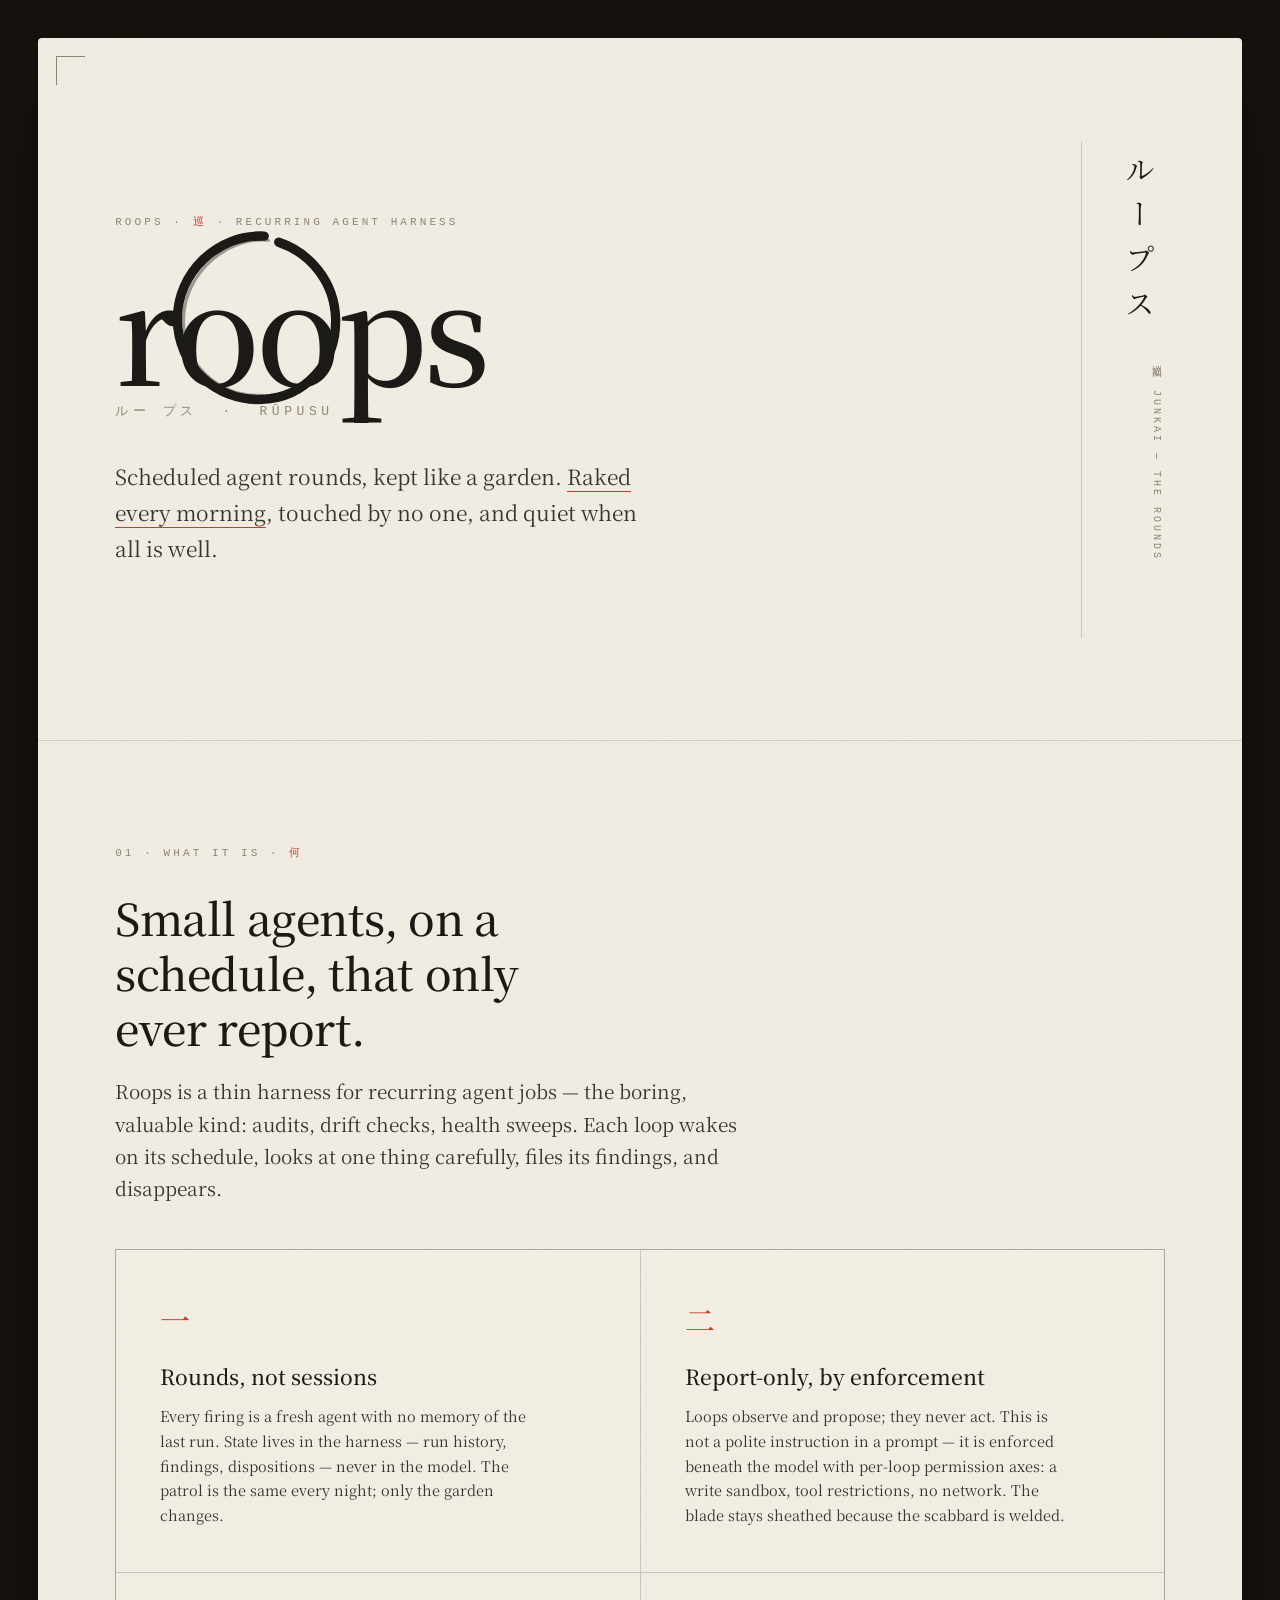
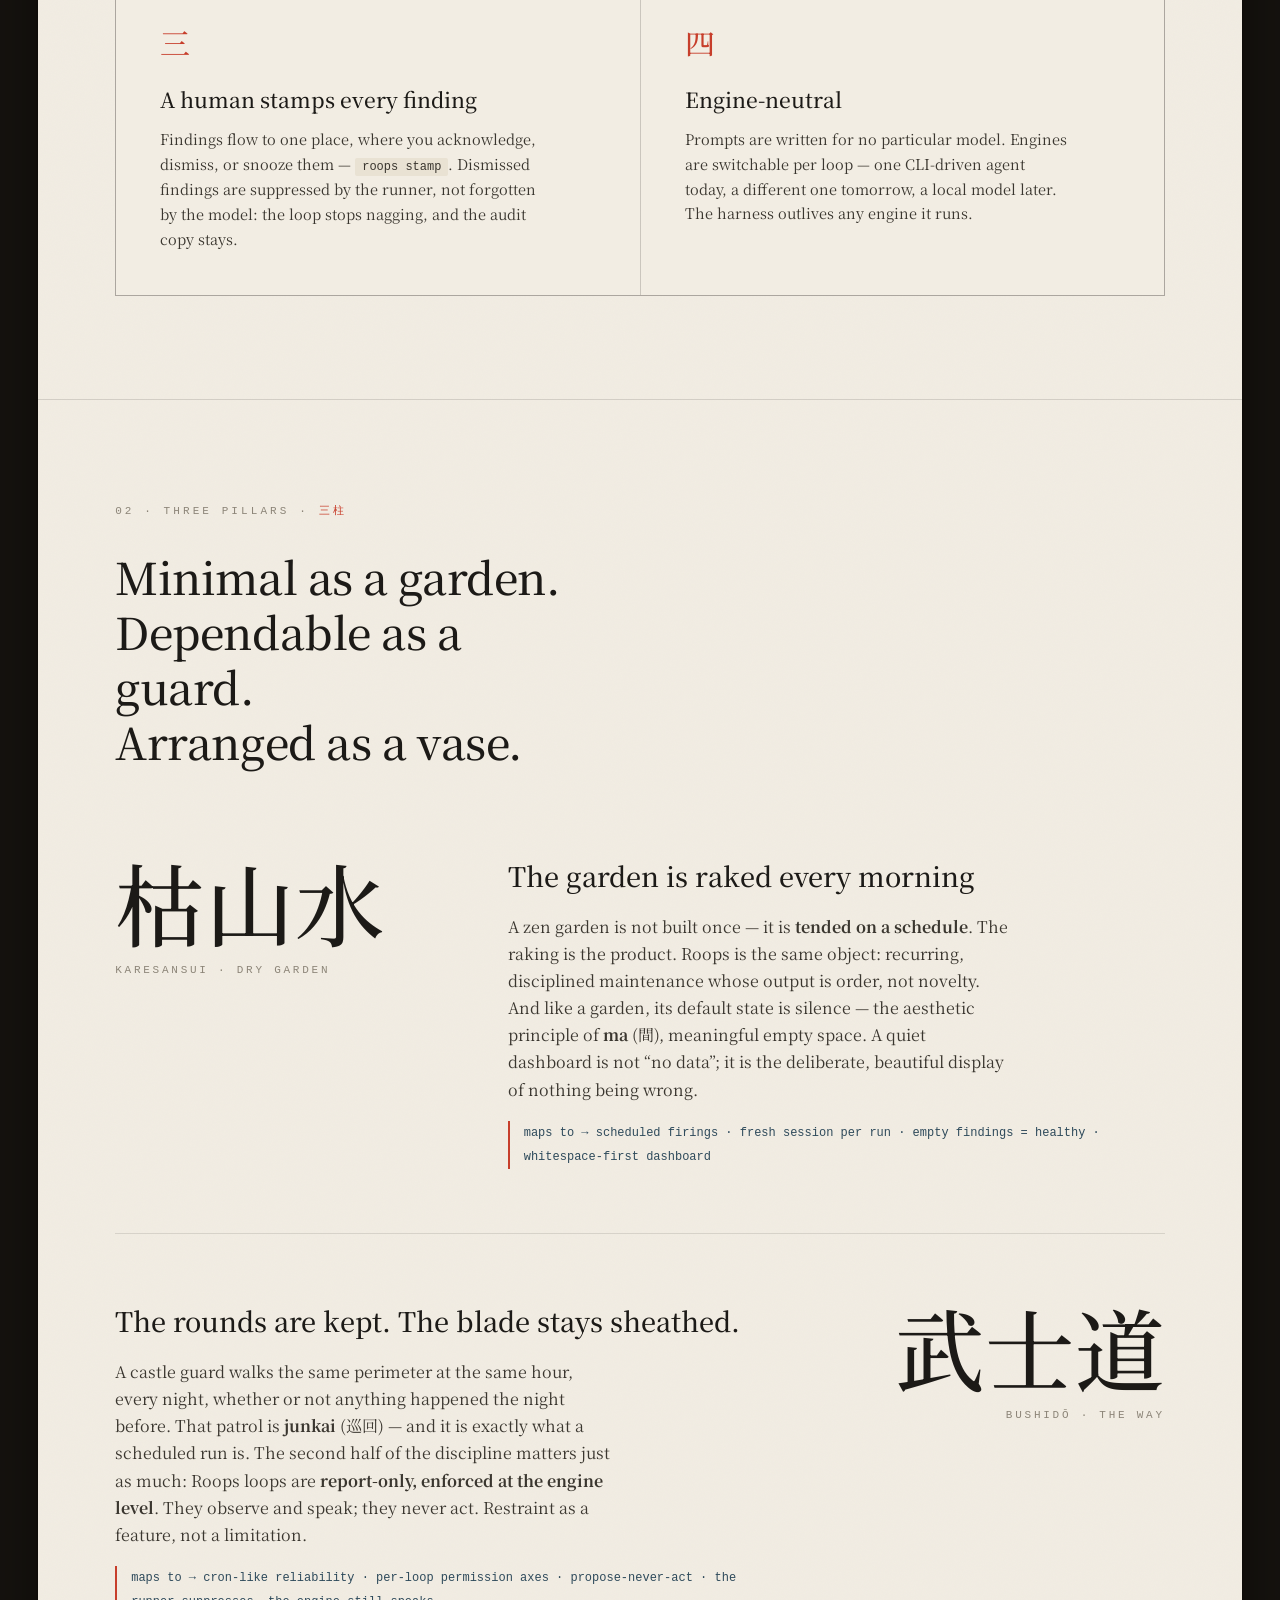
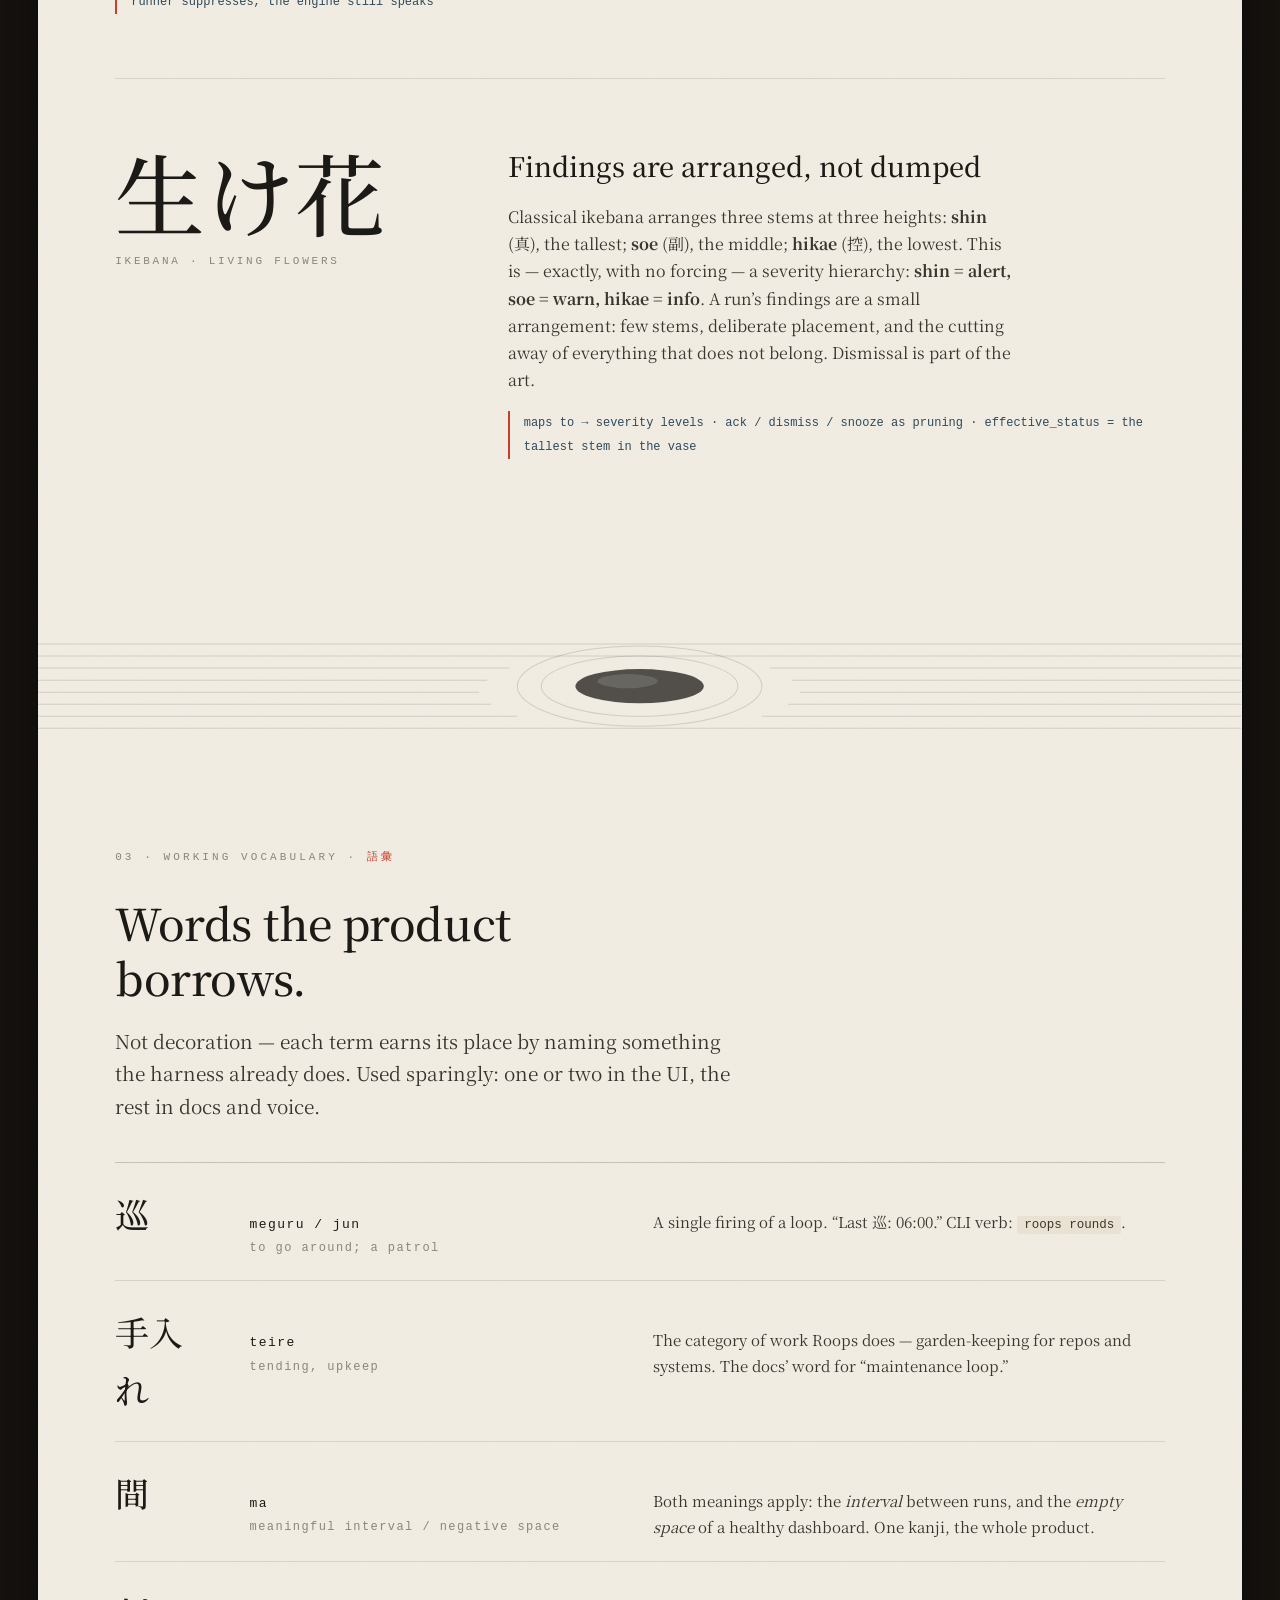
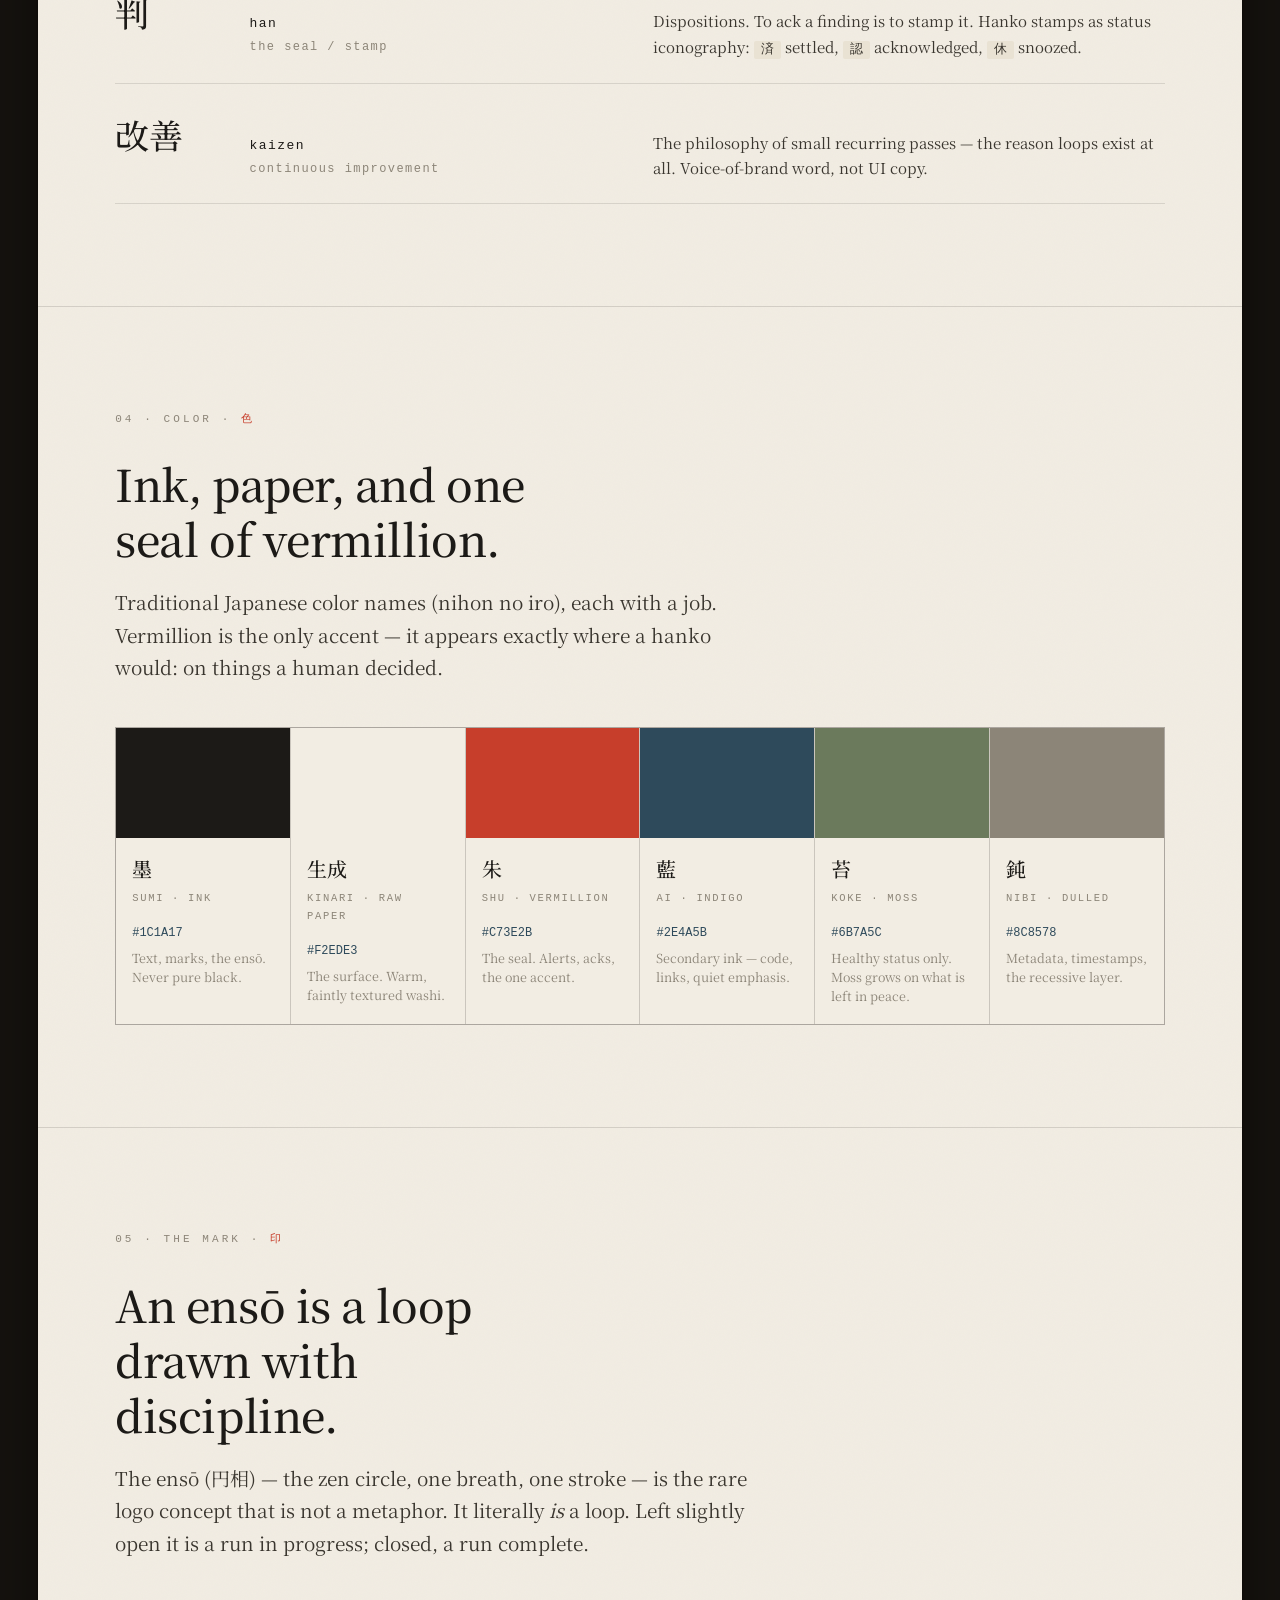
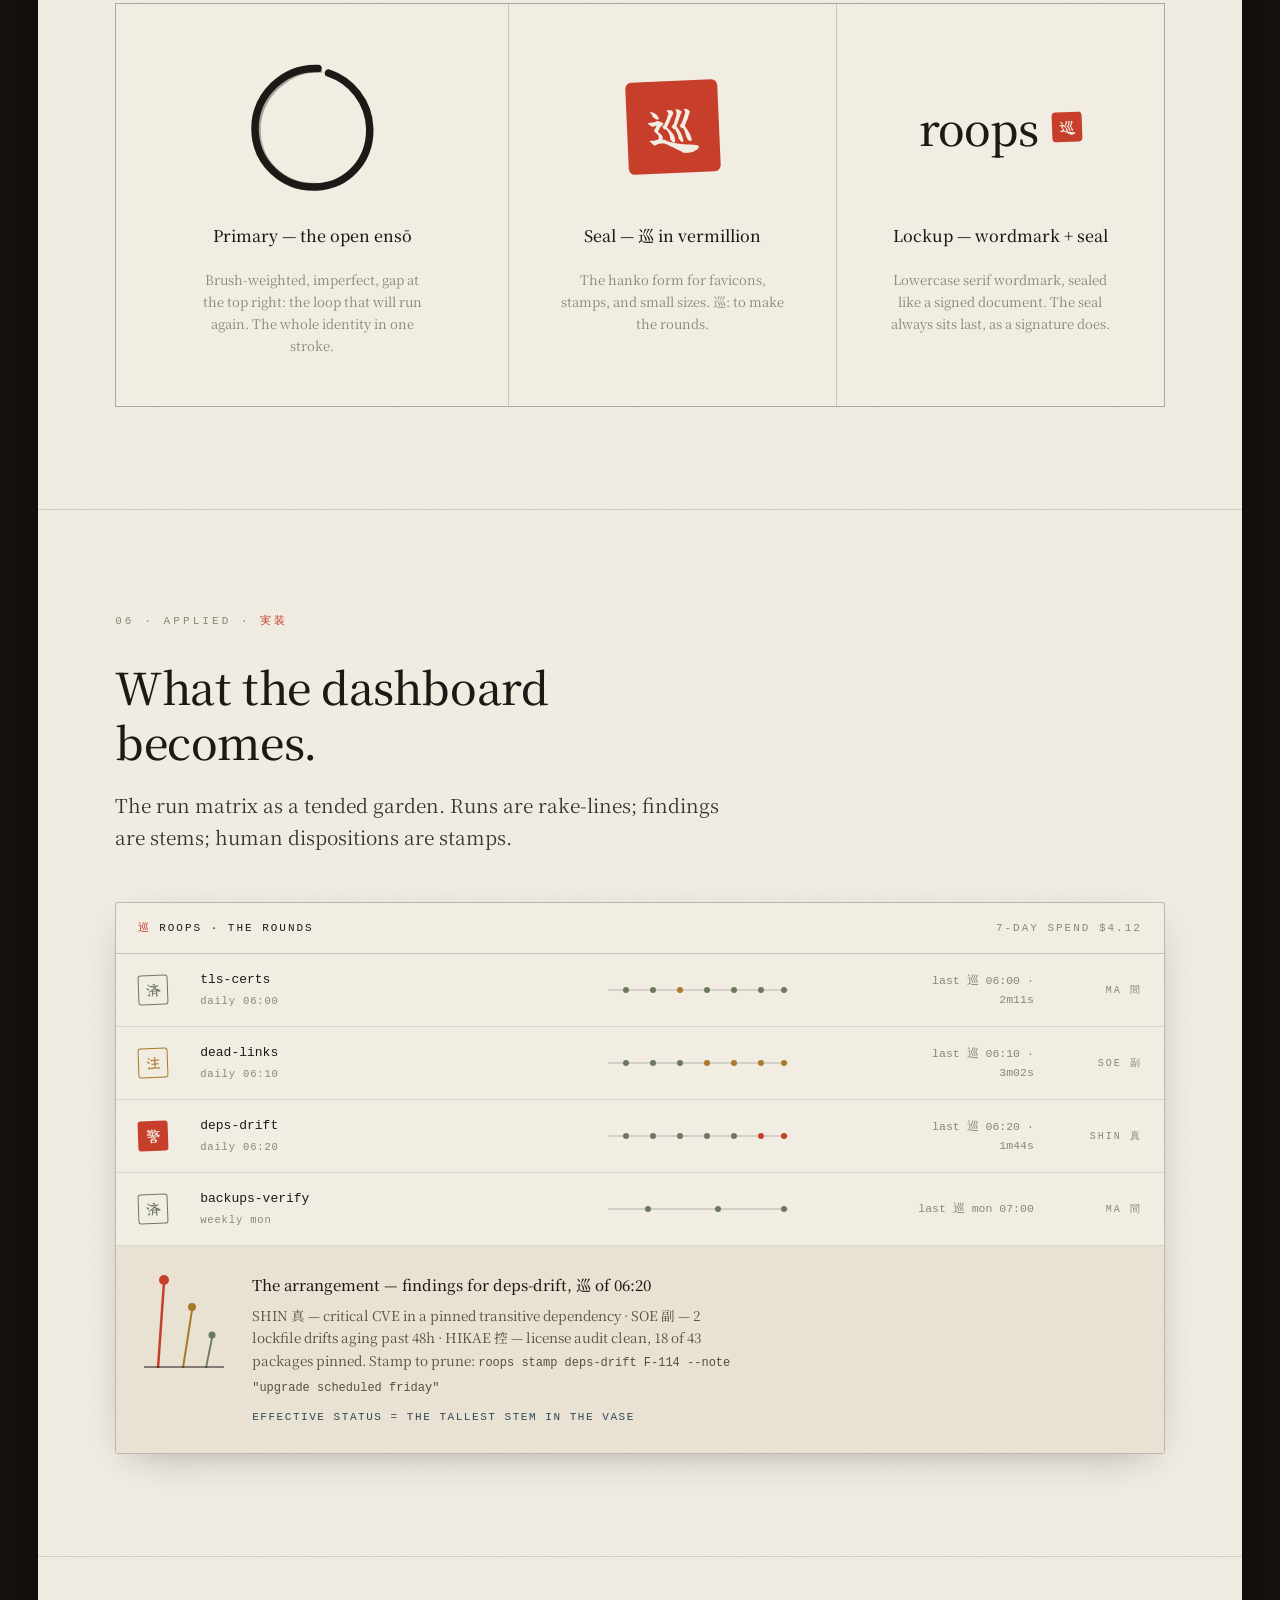
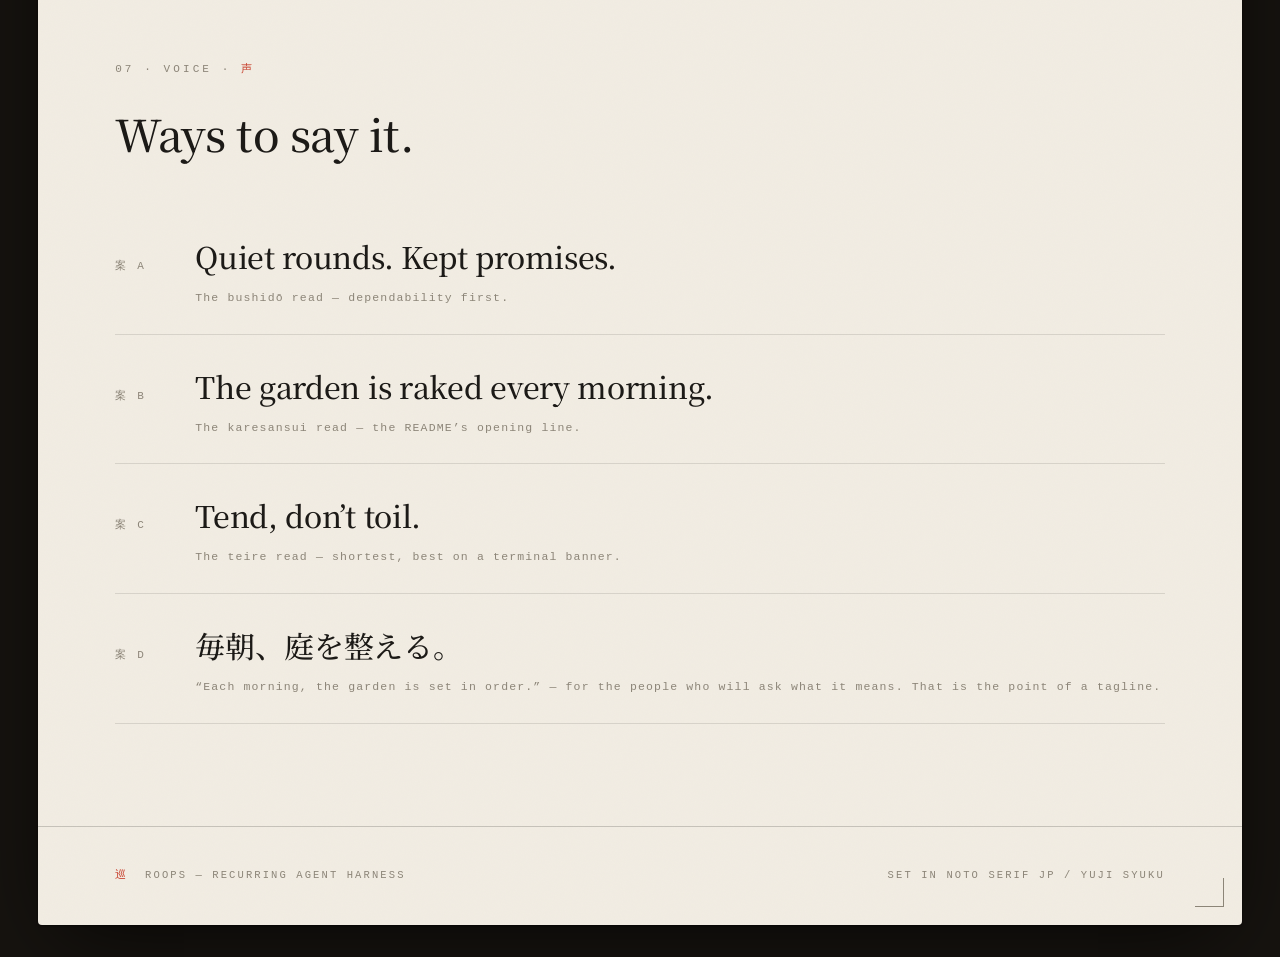
==== index.html @ 456975dd "Roops explainer site — washi/sumi design system, single static page Co-Authored-By: Claude Fable 5 <" ====
<!doctype html>
<html lang="en">
<head>
<meta charset="utf-8">
<meta name="viewport" content="width=device-width, initial-scale=1">
<title>Roops — ループス · Scheduled agent rounds</title>
<meta name="description" content="Roops is a thin harness for recurring, report-only agent jobs. Scheduled rounds, kept like a garden: raked every morning, touched by no one, quiet when all is well.">
<meta property="og:title" content="Roops — ループス">
<meta property="og:description" content="Scheduled agent rounds, kept like a garden. Report-only by enforcement, quiet when all is well.">
<meta property="og:type" content="website">
<link rel="icon" href="data:image/svg+xml,%3Csvg xmlns='http://www.w3.org/2000/svg' viewBox='0 0 100 100'%3E%3Crect width='100' height='100' rx='14' fill='%23C73E2B'/%3E%3Ctext x='50' y='72' font-size='62' text-anchor='middle' fill='%23F2EDE3' font-family='serif'%3E%E5%B7%A1%3C/text%3E%3C/svg%3E">
<style>
  @import url('https://fonts.googleapis.com/css2?family=Noto+Serif+JP:wght@400;500;600&family=Yuji+Syuku&display=swap');
  :root {
    --sumi: #1C1A17;        /* 墨 ink */
    --sumi-deep: #16130F;   /* outer shell */
    --washi: #F2EDE3;       /* 生成 kinari paper */
    --washi-shade: #E9E2D3; /* layered paper */
    --shu: #C73E2B;         /* 朱 vermillion — the ONLY accent */
    --ai: #2E4A5B;          /* 藍 indigo — ink-adjacent, for quiet secondary text */
    --nibi: #8C8578;        /* 鈍 dull grey-brown, metadata */
    --koke: #6B7A5C;        /* 苔 moss — ok status only */
    --ochre: #A87A2A;       /* 黄土 warn status only */
    --serif: "Hiragino Mincho ProN", "Yu Mincho", "Noto Serif JP", Georgia, serif;
    --seal: "Yuji Syuku", "Hiragino Mincho ProN", "Yu Mincho", "Noto Serif JP", serif;
    --mono: ui-monospace, "SF Mono", "Cascadia Code", Menlo, monospace;
  }
  * { margin: 0; padding: 0; box-sizing: border-box; }
  html { scroll-behavior: smooth; }
  body {
    background: var(--sumi-deep);
    color: var(--sumi);
    font-family: var(--serif);
    line-height: 1.7;
    padding: clamp(12px, 3vw, 48px);
  }

  /* ---------- washi sheet ---------- */
  .sheet {
    position: relative;
    max-width: 1240px;
    margin: 0 auto;
    background:
      url("data:image/svg+xml,%3Csvg xmlns='http://www.w3.org/2000/svg' width='240' height='240'%3E%3Cfilter id='p'%3E%3CfeTurbulence type='fractalNoise' baseFrequency='0.9' numOctaves='2'/%3E%3CfeColorMatrix values='0 0 0 0 0.55 0 0 0 0 0.5 0 0 0 0 0.42 0 0 0 0.05 0'/%3E%3C/filter%3E%3Crect width='240' height='240' filter='url(%23p)'/%3E%3C/svg%3E"),
      var(--washi);
    border-radius: 4px;
    box-shadow: 0 1px 2px rgba(0,0,0,.5), 0 24px 80px -24px rgba(0,0,0,.8);
    overflow: hidden;
  }
  .sheet::before, .sheet::after {
    content: ""; position: absolute; width: 28px; height: 28px; pointer-events: none;
  }
  .sheet::before { top: 18px; left: 18px; border-top: 1px solid var(--nibi); border-left: 1px solid var(--nibi); }
  .sheet::after { bottom: 18px; right: 18px; border-bottom: 1px solid var(--nibi); border-right: 1px solid var(--nibi); }

  section { padding: clamp(48px, 8vw, 120px) clamp(24px, 6vw, 96px); }
  section + section { border-top: 1px solid rgba(28,26,23,.14); }

  .kicker {
    font-family: var(--mono); font-size: 11px; letter-spacing: .28em;
    text-transform: uppercase; color: var(--nibi); display: block; margin-bottom: 28px;
  }
  .kicker b { color: var(--shu); font-weight: 400; }

  h2 {
    font-weight: 500; font-size: clamp(28px, 4vw, 44px);
    letter-spacing: -.01em; line-height: 1.25; max-width: 18ch; margin-bottom: 20px;
  }
  p.lede { font-size: clamp(16px, 1.6vw, 19px); max-width: 58ch; color: #3A362F; }
  p.quiet { color: var(--nibi); font-size: 15px; max-width: 58ch; }

  /* ---------- hero ---------- */
  .hero {
    display: grid; grid-template-columns: 1fr auto; gap: 24px;
    align-items: center; min-height: min(78vh, 780px); position: relative;
  }
  .hero-type { padding-right: 4vw; }
  .wordmark {
    font-size: clamp(64px, 11vw, 148px); font-weight: 500;
    letter-spacing: -.03em; line-height: .95; margin: 24px 0 8px;
  }
  .wordmark .oo { position: relative; white-space: nowrap; }
  .wordmark .oo svg {
    position: absolute; left: 50%; top: 50%;
    width: 128%; height: auto; transform: translate(-50%, -54%);
    pointer-events: none;
  }
  .romaji { font-family: var(--mono); font-size: 13px; letter-spacing: .35em; color: var(--nibi); margin-bottom: 36px; }
  .hero-tag { font-size: clamp(17px, 1.8vw, 21px); max-width: 44ch; color: #3A362F; }
  .hero-tag em { font-style: normal; border-bottom: 1px solid var(--shu); }

  .vertical-rail {
    writing-mode: vertical-rl; text-orientation: upright;
    font-size: clamp(20px, 2.4vw, 30px); letter-spacing: .5em;
    color: var(--sumi); opacity: .82; padding: 12px 0;
    border-left: 1px solid rgba(28,26,23,.18); padding-left: clamp(16px, 2.5vw, 36px);
    align-self: stretch; display: flex; align-items: flex-start;
  }
  .vertical-rail small {
    font-family: var(--mono); font-size: 10px; letter-spacing: .3em;
    color: var(--nibi); margin-top: 24px; text-orientation: mixed;
  }

  .enso-path {
    fill: none; stroke: var(--sumi); stroke-linecap: round;
    stroke-dasharray: 1000; stroke-dashoffset: 1000;
    animation: draw 2.2s cubic-bezier(0.65, 0, 0.35, 1) .4s forwards;
  }
  @keyframes draw { to { stroke-dashoffset: 0; } }

  /* ---------- what it is ---------- */
  .facts {
    display: grid; grid-template-columns: 1fr 1fr; gap: 1px;
    background: rgba(28,26,23,.18); border: 1px solid rgba(28,26,23,.18); margin-top: 44px;
  }
  .fact { background: var(--washi); padding: clamp(24px, 3.5vw, 44px); }
  .fact .num { font-size: 30px; font-weight: 500; color: var(--shu); display: block; margin-bottom: 14px; }
  .fact h3 { font-size: clamp(17px, 1.9vw, 21px); font-weight: 500; margin-bottom: 10px; }
  .fact p { font-size: 14.5px; color: #3A362F; max-width: 48ch; }
  .fact p code { font-family: var(--mono); font-size: 12px; background: var(--washi-shade); padding: 2px 7px; border-radius: 2px; }

  /* ---------- pillars (asymmetric rows) ---------- */
  .pillar {
    display: grid; grid-template-columns: minmax(120px, 1fr) 2fr;
    gap: clamp(24px, 5vw, 80px); padding: clamp(36px, 5vw, 64px) 0;
  }
  .pillar + .pillar { border-top: 1px solid rgba(28,26,23,.12); }
  .pillar:nth-child(even) { grid-template-columns: 2fr minmax(120px, 1fr); }
  .pillar:nth-child(even) .pillar-mark { order: 2; text-align: right; }
  .pillar-mark .kanji { font-size: clamp(56px, 7vw, 96px); font-weight: 500; line-height: 1.1; display: block; }
  .pillar-mark .reading { font-family: var(--mono); font-size: 11px; letter-spacing: .25em; color: var(--nibi); text-transform: uppercase; display: block; margin-top: 10px; }
  .pillar-body h3 { font-size: clamp(20px, 2.2vw, 27px); font-weight: 500; margin-bottom: 14px; }
  .pillar-body p { max-width: 56ch; color: #3A362F; margin-bottom: 12px; }
  .pillar-body .maps-to {
    font-family: var(--mono); font-size: 12px; color: var(--ai);
    border-left: 2px solid var(--shu); padding-left: 14px; margin-top: 18px; line-height: 2;
    display: block;
  }

  /* ---------- karesansui divider ---------- */
  .rake { display: block; width: 100%; height: auto; margin: 0; opacity: .9; }

  /* ---------- lexicon ---------- */
  .lexicon { border-top: 1px solid rgba(28,26,23,.2); margin-top: 40px; }
  .lex-row {
    display: grid; grid-template-columns: 96px 1fr 1.4fr; gap: clamp(16px, 3vw, 48px);
    padding: 22px 0; border-bottom: 1px solid rgba(28,26,23,.12); align-items: baseline;
  }
  .lex-row .k { font-size: 34px; font-weight: 500; }
  .lex-row .r { font-family: var(--mono); font-size: 12px; letter-spacing: .12em; color: var(--nibi); }
  .lex-row .r b { color: var(--sumi); font-weight: 400; display: block; font-size: 13px; margin-bottom: 2px; }
  .lex-row .d { font-size: 15px; color: #3A362F; }
  .lex-row .d code { font-family: var(--mono); font-size: 12.5px; background: var(--washi-shade); padding: 2px 7px; border-radius: 2px; }

  /* ---------- palette ---------- */
  .swatches { display: grid; grid-template-columns: repeat(auto-fit, minmax(150px, 1fr)); gap: 1px; background: rgba(28,26,23,.18); border: 1px solid rgba(28,26,23,.18); margin-top: 44px; }
  .swatch { background: var(--washi); padding: 0; }
  .swatch .chip { height: 110px; }
  .swatch .meta { padding: 14px 16px 18px; }
  .swatch .meta .jp-name { font-size: 20px; font-weight: 500; }
  .swatch .meta .en { font-family: var(--mono); font-size: 10.5px; letter-spacing: .16em; text-transform: uppercase; color: var(--nibi); display: block; margin: 4px 0 8px; }
  .swatch .meta .hex { font-family: var(--mono); font-size: 12px; color: var(--ai); }
  .swatch .meta .use { font-size: 12.5px; color: var(--nibi); display: block; margin-top: 6px; line-height: 1.5; }

  /* ---------- marks ---------- */
  .marks { display: grid; grid-template-columns: 1.2fr 1fr 1fr; gap: 1px; background: rgba(28,26,23,.18); border: 1px solid rgba(28,26,23,.18); margin-top: 44px; }
  .mark-cell { background: var(--washi); padding: clamp(28px, 4vw, 48px); display: flex; flex-direction: column; align-items: center; text-align: center; gap: 20px; }
  .mark-cell .art { height: 150px; display: flex; align-items: center; justify-content: center; }
  .mark-cell h4 { font-size: 16px; font-weight: 500; }
  .mark-cell p { font-size: 13px; color: var(--nibi); max-width: 32ch; }
  .hanko {
    width: 92px; height: 92px; background: var(--shu); color: var(--washi);
    display: flex; align-items: center; justify-content: center;
    font-family: var(--seal); font-size: 54px; border-radius: 6px;
    transform: rotate(-2.5deg);
  }
  .lockup { font-size: 44px; font-weight: 500; letter-spacing: -.02em; display: flex; align-items: center; gap: 14px; }
  .lockup .seal-dot { width: 30px; height: 30px; background: var(--shu); border-radius: 4px; color: var(--washi); font-family: var(--seal); font-size: 17px; display: inline-flex; align-items: center; justify-content: center; transform: rotate(-2deg); }

  /* ---------- UI articulation (dashboard mock) ---------- */
  .mock {
    margin-top: 48px; background: var(--washi);
    border: 1px solid rgba(28,26,23,.25); border-radius: 3px;
    box-shadow: 0 12px 40px -18px rgba(28,26,23,.4);
    overflow-x: auto;
  }
  .mock-chrome {
    display: flex; align-items: baseline; justify-content: space-between; gap: 16px;
    padding: 16px 22px; border-bottom: 1px solid rgba(28,26,23,.2);
    font-family: var(--mono); font-size: 11px; letter-spacing: .18em; color: var(--nibi);
  }
  .mock-chrome .t { color: var(--sumi); }
  .mock-chrome .t .jp { color: var(--shu); margin-right: 8px; }
  .loop-row {
    display: grid; grid-template-columns: 44px 1.4fr 1fr 130px 90px; gap: 18px;
    align-items: center; padding: 15px 22px; min-width: 640px;
    border-bottom: 1px solid rgba(28,26,23,.1);
    transition: background .25s cubic-bezier(0.16, 1, 0.3, 1);
  }
  .loop-row:hover { background: rgba(28,26,23,.035); }
  .stamp {
    width: 30px; height: 30px; border-radius: 3px; font-size: 15px;
    display: flex; align-items: center; justify-content: center;
    font-family: var(--seal); transform: rotate(-2deg);
  }
  .stamp.ok { border: 1.5px solid var(--koke); color: var(--koke); }
  .stamp.warn { border: 1.5px solid var(--ochre); color: var(--ochre); }
  .stamp.alert { background: var(--shu); color: var(--washi); }
  .loop-name { font-family: var(--mono); font-size: 13px; color: var(--sumi); }
  .loop-name small { display: block; font-size: 10.5px; color: var(--nibi); letter-spacing: .08em; margin-top: 2px; }
  .rake-spark { display: block; width: 100%; max-width: 180px; height: 22px; }
  .rake-spark line { stroke: rgba(28,26,23,.28); stroke-width: 1; }
  .rake-spark circle.run-ok { fill: var(--koke); }
  .rake-spark circle.run-warn { fill: var(--ochre); }
  .rake-spark circle.run-alert { fill: var(--shu); }
  .last-run { font-family: var(--mono); font-size: 11.5px; color: var(--nibi); text-align: right; }
  .sev { font-family: var(--mono); font-size: 10px; letter-spacing: .2em; text-align: right; color: var(--nibi); }

  .findings-note {
    display: grid; grid-template-columns: auto 1fr; gap: 24px; align-items: start;
    padding: 26px 22px; background: var(--washi-shade); min-width: 640px;
  }
  .stems { height: 96px; }
  .findings-note .fx b { font-weight: 500; display: block; margin-bottom: 6px; font-size: 15px; }
  .findings-note .fx p { font-size: 13.5px; color: #55503F; max-width: 62ch; }
  .findings-note .fx .lv { font-family: var(--mono); font-size: 11px; letter-spacing: .14em; margin-top: 10px; display: block; color: var(--ai); }

  /* ---------- taglines ---------- */
  .taglines { margin-top: 44px; }
  .tagline {
    padding: 26px 0; border-bottom: 1px solid rgba(28,26,23,.12);
    display: grid; grid-template-columns: 56px 1fr; gap: 24px; align-items: baseline;
  }
  .tagline .no { font-family: var(--mono); font-size: 11px; color: var(--nibi); letter-spacing: .2em; }
  .tagline .line { font-size: clamp(20px, 2.6vw, 30px); font-weight: 500; letter-spacing: -.01em; }
  .tagline .sub { font-family: var(--mono); font-size: 11.5px; color: var(--nibi); display: block; margin-top: 6px; letter-spacing: .1em; }

  /* ---------- footer ---------- */
  footer {
    padding: 40px clamp(24px, 6vw, 96px); border-top: 1px solid rgba(28,26,23,.2);
    display: flex; flex-wrap: wrap; gap: 12px 40px; justify-content: space-between;
    font-family: var(--mono); font-size: 10.5px; letter-spacing: .2em; color: var(--nibi); text-transform: uppercase;
  }
  footer .f-shu { color: var(--shu); }
  footer a { color: var(--nibi); text-decoration: none; border-bottom: 1px solid rgba(140,133,120,.4); }
  footer a:hover { color: var(--sumi); }

  /* ---------- reveal motion ---------- */
  .reveal { opacity: 0; transform: translateY(22px); transition: opacity .8s cubic-bezier(0.16, 1, 0.3, 1), transform .8s cubic-bezier(0.16, 1, 0.3, 1); transition-delay: calc(var(--i, 0) * 110ms); }
  .reveal.in { opacity: 1; transform: none; }
  @media (prefers-reduced-motion: reduce) {
    .reveal { opacity: 1; transform: none; transition: none; }
    .enso-path { animation: none; stroke-dashoffset: 0; }
  }

  /* ---------- mobile collapse ---------- */
  @media (max-width: 767px) {
    .hero { grid-template-columns: 1fr; min-height: auto; padding-top: 24px; }
    .vertical-rail { display: none; }
    .facts { grid-template-columns: 1fr; }
    .pillar, .pillar:nth-child(even) { grid-template-columns: 1fr; gap: 18px; }
    .pillar:nth-child(even) .pillar-mark { order: 0; text-align: left; }
    .marks { grid-template-columns: 1fr; }
    .lex-row { grid-template-columns: 64px 1fr; }
    .lex-row .d { grid-column: 1 / -1; }
  }
</style>
</head>
<body>
<div class="sheet">

  <!-- ================= HERO ================= -->
  <section class="hero">
    <div class="hero-type">
      <span class="kicker reveal">Roops · <b>巡</b> · recurring agent harness</span>
      <div class="wordmark reveal" style="--i:1">r<span class="oo">oo<svg viewBox="0 0 200 200" aria-hidden="true">
        <path class="enso-path" d="M 108 22 C 62 20 24 58 24 102 C 24 148 62 182 106 180 C 148 178 178 144 177 102 C 176 66 152 38 122 28" stroke-width="9"/>
        <path class="enso-path" d="M 112 26 C 74 22 32 56 30 100 C 28 146 64 178 106 176" stroke-width="3" opacity=".4" style="animation-delay:.55s"/>
      </svg></span>ps</div>
      <div class="romaji reveal" style="--i:2">ルー プス &nbsp;·&nbsp; RŪPUSU</div>
      <p class="hero-tag reveal" style="--i:3">Scheduled agent rounds, kept like a garden. <em>Raked every morning</em>, touched by no one, and quiet when all is well.</p>
    </div>
    <div class="vertical-rail reveal" style="--i:2">
      ループス
      <small>巡回 · JUNKAI — THE ROUNDS</small>
    </div>
  </section>

  <!-- ================= WHAT IT IS ================= -->
  <section>
    <span class="kicker reveal">01 · What it is · <b>何</b></span>
    <h2 class="reveal">Small agents, on a schedule, that only ever report.</h2>
    <p class="lede reveal" style="--i:1">Roops is a thin harness for recurring agent jobs — the boring, valuable kind: audits, drift checks, health sweeps. Each loop wakes on its schedule, looks at one thing carefully, files its findings, and disappears.</p>
    <div class="facts">
      <div class="fact reveal"><span class="num">一</span><h3>Rounds, not sessions</h3><p>Every firing is a fresh agent with no memory of the last run. State lives in the harness — run history, findings, dispositions — never in the model. The patrol is the same every night; only the garden changes.</p></div>
      <div class="fact reveal" style="--i:1"><span class="num">二</span><h3>Report-only, by enforcement</h3><p>Loops observe and propose; they never act. This is not a polite instruction in a prompt — it is enforced beneath the model with per-loop permission axes: a write sandbox, tool restrictions, no network. The blade stays sheathed because the scabbard is welded.</p></div>
      <div class="fact reveal" style="--i:2"><span class="num">三</span><h3>A human stamps every finding</h3><p>Findings flow to one place, where you acknowledge, dismiss, or snooze them — <code>roops stamp</code>. Dismissed findings are suppressed by the runner, not forgotten by the model: the loop stops nagging, and the audit copy stays.</p></div>
      <div class="fact reveal" style="--i:3"><span class="num">四</span><h3>Engine-neutral</h3><p>Prompts are written for no particular model. Engines are switchable per loop — one CLI-driven agent today, a different one tomorrow, a local model later. The harness outlives any engine it runs.</p></div>
    </div>
  </section>

  <!-- ================= PILLARS ================= -->
  <section>
    <span class="kicker reveal">02 · Three pillars · <b>三柱</b></span>
    <h2 class="reveal">Minimal as a garden.<br>Dependable as a guard.<br>Arranged as a vase.</h2>

    <div class="pillar">
      <div class="pillar-mark reveal"><span class="kanji">枯山水</span><span class="reading">karesansui · dry garden</span></div>
      <div class="pillar-body">
        <h3 class="reveal" style="--i:1">The garden is raked every morning</h3>
        <p class="reveal" style="--i:2">A zen garden is not built once — it is <strong>tended on a schedule</strong>. The raking is the product. Roops is the same object: recurring, disciplined maintenance whose output is order, not novelty. And like a garden, its default state is silence — the aesthetic principle of <strong>ma</strong> (間), meaningful empty space. A quiet dashboard is not “no data”; it is the deliberate, beautiful display of nothing being wrong.</p>
        <span class="maps-to">maps&nbsp;to → scheduled firings · fresh session per run · empty findings = healthy · whitespace-first dashboard</span>
      </div>
    </div>

    <div class="pillar">
      <div class="pillar-mark reveal"><span class="kanji">武士道</span><span class="reading">bushidō · the way</span></div>
      <div class="pillar-body">
        <h3 class="reveal" style="--i:1">The rounds are kept. The blade stays sheathed.</h3>
        <p class="reveal" style="--i:2">A castle guard walks the same perimeter at the same hour, every night, whether or not anything happened the night before. That patrol is <strong>junkai</strong> (巡回) — and it is exactly what a scheduled run is. The second half of the discipline matters just as much: Roops loops are <strong>report-only, enforced at the engine level</strong>. They observe and speak; they never act. Restraint as a feature, not a limitation.</p>
        <span class="maps-to">maps&nbsp;to → cron-like reliability · per-loop permission axes · propose-never-act · the runner suppresses, the engine still speaks</span>
      </div>
    </div>

    <div class="pillar">
      <div class="pillar-mark reveal"><span class="kanji">生け花</span><span class="reading">ikebana · living flowers</span></div>
      <div class="pillar-body">
        <h3 class="reveal" style="--i:1">Findings are arranged, not dumped</h3>
        <p class="reveal" style="--i:2">Classical ikebana arranges three stems at three heights: <strong>shin</strong> (真), the tallest; <strong>soe</strong> (副), the middle; <strong>hikae</strong> (控), the lowest. This is — exactly, with no forcing — a severity hierarchy: <strong>shin = alert, soe = warn, hikae = info</strong>. A run’s findings are a small arrangement: few stems, deliberate placement, and the cutting away of everything that does not belong. Dismissal is part of the art.</p>
        <span class="maps-to">maps&nbsp;to → severity levels · ack / dismiss / snooze as pruning · effective_status = the tallest stem in the vase</span>
      </div>
    </div>
  </section>

  <!-- ================= KARESANSUI DIVIDER ================= -->
  <svg class="rake" viewBox="0 0 1200 120" preserveAspectRatio="xMidYMid slice" aria-hidden="true">
    <g stroke="#1C1A17" stroke-opacity=".16" stroke-width="1" fill="none">
      <line x1="0" y1="18" x2="1200" y2="18"/><line x1="0" y1="30" x2="1200" y2="30"/>
      <line x1="0" y1="42" x2="470" y2="42"/><line x1="730" y1="42" x2="1200" y2="42"/>
      <line x1="0" y1="54" x2="448" y2="54"/><line x1="752" y1="54" x2="1200" y2="54"/>
      <line x1="0" y1="66" x2="440" y2="66"/><line x1="760" y1="66" x2="1200" y2="66"/>
      <line x1="0" y1="78" x2="452" y2="78"/><line x1="748" y1="78" x2="1200" y2="78"/>
      <line x1="0" y1="90" x2="478" y2="90"/><line x1="722" y1="90" x2="1200" y2="90"/>
      <line x1="0" y1="102" x2="1200" y2="102"/>
      <ellipse cx="600" cy="60" rx="122" ry="40"/>
      <ellipse cx="600" cy="60" rx="98" ry="30"/>
    </g>
    <ellipse cx="600" cy="60" rx="64" ry="17" fill="#1C1A17" fill-opacity=".82"/>
    <ellipse cx="588" cy="55" rx="30" ry="7" fill="#F2EDE3" fill-opacity=".14"/>
  </svg>

  <!-- ================= LEXICON ================= -->
  <section>
    <span class="kicker reveal">03 · Working vocabulary · <b>語彙</b></span>
    <h2 class="reveal">Words the product borrows.</h2>
    <p class="lede reveal" style="--i:1">Not decoration — each term earns its place by naming something the harness already does. Used sparingly: one or two in the UI, the rest in docs and voice.</p>
    <div class="lexicon">
      <div class="lex-row reveal"><span class="k">巡</span><span class="r"><b>meguru / jun</b>to go around; a patrol</span><span class="d">A single firing of a loop. “Last 巡: 06:00.” CLI verb: <code>roops rounds</code>.</span></div>
      <div class="lex-row reveal" style="--i:1"><span class="k">手入れ</span><span class="r"><b>teire</b>tending, upkeep</span><span class="d">The category of work Roops does — garden-keeping for repos and systems. The docs’ word for “maintenance loop.”</span></div>
      <div class="lex-row reveal" style="--i:2"><span class="k">間</span><span class="r"><b>ma</b>meaningful interval / negative space</span><span class="d">Both meanings apply: the <em>interval</em> between runs, and the <em>empty space</em> of a healthy dashboard. One kanji, the whole product.</span></div>
      <div class="lex-row reveal" style="--i:3"><span class="k">判</span><span class="r"><b>han</b>the seal / stamp</span><span class="d">Dispositions. To ack a finding is to stamp it. Hanko stamps as status iconography: <code>済</code> settled, <code>認</code> acknowledged, <code>休</code> snoozed.</span></div>
      <div class="lex-row reveal" style="--i:4"><span class="k">改善</span><span class="r"><b>kaizen</b>continuous improvement</span><span class="d">The philosophy of small recurring passes — the reason loops exist at all. Voice-of-brand word, not UI copy.</span></div>
    </div>
  </section>

  <!-- ================= PALETTE ================= -->
  <section>
    <span class="kicker reveal">04 · Color · <b>色</b></span>
    <h2 class="reveal">Ink, paper, and one seal of vermillion.</h2>
    <p class="lede reveal" style="--i:1">Traditional Japanese color names (nihon no iro), each with a job. Vermillion is the only accent — it appears exactly where a hanko would: on things a human decided.</p>
    <div class="swatches reveal" style="--i:2">
      <div class="swatch"><div class="chip" style="background:#1C1A17"></div><div class="meta"><span class="jp-name">墨</span><span class="en">sumi · ink</span><span class="hex">#1C1A17</span><span class="use">Text, marks, the ensō. Never pure black.</span></div></div>
      <div class="swatch"><div class="chip" style="background:#F2EDE3"></div><div class="meta"><span class="jp-name">生成</span><span class="en">kinari · raw paper</span><span class="hex">#F2EDE3</span><span class="use">The surface. Warm, faintly textured washi.</span></div></div>
      <div class="swatch"><div class="chip" style="background:#C73E2B"></div><div class="meta"><span class="jp-name">朱</span><span class="en">shu · vermillion</span><span class="hex">#C73E2B</span><span class="use">The seal. Alerts, acks, the one accent.</span></div></div>
      <div class="swatch"><div class="chip" style="background:#2E4A5B"></div><div class="meta"><span class="jp-name">藍</span><span class="en">ai · indigo</span><span class="hex">#2E4A5B</span><span class="use">Secondary ink — code, links, quiet emphasis.</span></div></div>
      <div class="swatch"><div class="chip" style="background:#6B7A5C"></div><div class="meta"><span class="jp-name">苔</span><span class="en">koke · moss</span><span class="hex">#6B7A5C</span><span class="use">Healthy status only. Moss grows on what is left in peace.</span></div></div>
      <div class="swatch"><div class="chip" style="background:#8C8578"></div><div class="meta"><span class="jp-name">鈍</span><span class="en">nibi · dulled</span><span class="hex">#8C8578</span><span class="use">Metadata, timestamps, the recessive layer.</span></div></div>
    </div>
  </section>

  <!-- ================= MARKS ================= -->
  <section>
    <span class="kicker reveal">05 · The mark · <b>印</b></span>
    <h2 class="reveal">An ensō is a loop drawn with discipline.</h2>
    <p class="lede reveal" style="--i:1">The ensō (円相) — the zen circle, one breath, one stroke — is the rare logo concept that is not a metaphor. It literally <em>is</em> a loop. Left slightly open it is a run in progress; closed, a run complete.</p>
    <div class="marks">
      <div class="mark-cell reveal">
        <div class="art"><svg viewBox="0 0 200 200" width="150" aria-hidden="true">
          <path d="M 108 22 C 62 20 24 58 24 102 C 24 148 62 182 106 180 C 148 178 178 144 177 102 C 176 66 152 38 122 28" fill="none" stroke="#1C1A17" stroke-width="10" stroke-linecap="round"/>
          <path d="M 112 26 C 74 22 32 56 30 100 C 28 146 64 178 106 176" fill="none" stroke="#1C1A17" stroke-width="3.5" stroke-linecap="round" opacity=".35"/>
        </svg></div>
        <h4>Primary — the open ensō</h4>
        <p>Brush-weighted, imperfect, gap at the top right: the loop that will run again. The whole identity in one stroke.</p>
      </div>
      <div class="mark-cell reveal" style="--i:1">
        <div class="art"><div class="hanko">巡</div></div>
        <h4>Seal — 巡 in vermillion</h4>
        <p>The hanko form for favicons, stamps, and small sizes. 巡: to make the rounds.</p>
      </div>
      <div class="mark-cell reveal" style="--i:2">
        <div class="art"><div class="lockup">roops<span class="seal-dot">巡</span></div></div>
        <h4>Lockup — wordmark + seal</h4>
        <p>Lowercase serif wordmark, sealed like a signed document. The seal always sits last, as a signature does.</p>
      </div>
    </div>
  </section>

  <!-- ================= UI ARTICULATION ================= -->
  <section>
    <span class="kicker reveal">06 · Applied · <b>実装</b></span>
    <h2 class="reveal">What the dashboard becomes.</h2>
    <p class="lede reveal" style="--i:1">The run matrix as a tended garden. Runs are rake-lines; findings are stems; human dispositions are stamps.</p>

    <div class="mock reveal" style="--i:2">
      <div class="mock-chrome">
        <span class="t"><span class="jp">巡</span>ROOPS · THE ROUNDS</span>
        <span>7-DAY SPEND $4.12</span>
      </div>

      <div class="loop-row">
        <div class="stamp ok">済</div>
        <div class="loop-name">tls-certs<small>daily 06:00</small></div>
        <svg class="rake-spark" viewBox="0 0 180 22"><line x1="0" y1="11" x2="180" y2="11"/><circle cx="18" cy="11" r="3" class="run-ok"/><circle cx="45" cy="11" r="3" class="run-ok"/><circle cx="72" cy="11" r="3" class="run-warn"/><circle cx="99" cy="11" r="3" class="run-ok"/><circle cx="126" cy="11" r="3" class="run-ok"/><circle cx="153" cy="11" r="3" class="run-ok"/><circle cx="176" cy="11" r="3" class="run-ok"/></svg>
        <div class="last-run">last 巡 06:00 · 2m11s</div>
        <div class="sev">MA 間</div>
      </div>

      <div class="loop-row">
        <div class="stamp warn">注</div>
        <div class="loop-name">dead-links<small>daily 06:10</small></div>
        <svg class="rake-spark" viewBox="0 0 180 22"><line x1="0" y1="11" x2="180" y2="11"/><circle cx="18" cy="11" r="3" class="run-ok"/><circle cx="45" cy="11" r="3" class="run-ok"/><circle cx="72" cy="11" r="3" class="run-ok"/><circle cx="99" cy="11" r="3" class="run-warn"/><circle cx="126" cy="11" r="3" class="run-warn"/><circle cx="153" cy="11" r="3" class="run-warn"/><circle cx="176" cy="11" r="3" class="run-warn"/></svg>
        <div class="last-run">last 巡 06:10 · 3m02s</div>
        <div class="sev">SOE 副</div>
      </div>

      <div class="loop-row">
        <div class="stamp alert">警</div>
        <div class="loop-name">deps-drift<small>daily 06:20</small></div>
        <svg class="rake-spark" viewBox="0 0 180 22"><line x1="0" y1="11" x2="180" y2="11"/><circle cx="18" cy="11" r="3" class="run-ok"/><circle cx="45" cy="11" r="3" class="run-ok"/><circle cx="72" cy="11" r="3" class="run-ok"/><circle cx="99" cy="11" r="3" class="run-ok"/><circle cx="126" cy="11" r="3" class="run-ok"/><circle cx="153" cy="11" r="3" class="run-alert"/><circle cx="176" cy="11" r="3" class="run-alert"/></svg>
        <div class="last-run">last 巡 06:20 · 1m44s</div>
        <div class="sev">SHIN 真</div>
      </div>

      <div class="loop-row">
        <div class="stamp ok">済</div>
        <div class="loop-name">backups-verify<small>weekly mon</small></div>
        <svg class="rake-spark" viewBox="0 0 180 22"><line x1="0" y1="11" x2="180" y2="11"/><circle cx="40" cy="11" r="3" class="run-ok"/><circle cx="110" cy="11" r="3" class="run-ok"/><circle cx="176" cy="11" r="3" class="run-ok"/></svg>
        <div class="last-run">last 巡 mon 07:00</div>
        <div class="sev">MA 間</div>
      </div>

      <div class="findings-note">
        <svg class="stems" viewBox="0 0 90 96" aria-hidden="true">
          <line x1="20" y1="96" x2="26" y2="10" stroke="#C73E2B" stroke-width="2.5"/>
          <circle cx="26" cy="8" r="5" fill="#C73E2B"/>
          <line x1="45" y1="96" x2="54" y2="38" stroke="#A87A2A" stroke-width="2"/>
          <circle cx="54" cy="35" r="4" fill="#A87A2A"/>
          <line x1="68" y1="96" x2="74" y2="66" stroke="#6B7A5C" stroke-width="1.8"/>
          <circle cx="74" cy="63" r="3.5" fill="#6B7A5C"/>
          <line x1="6" y1="95" x2="86" y2="95" stroke="#1C1A17" stroke-opacity=".5" stroke-width="2"/>
        </svg>
        <div class="fx">
          <b>The arrangement — findings for deps-drift, 巡 of 06:20</b>
          <p>SHIN 真 — critical CVE in a pinned transitive dependency · SOE 副 — 2 lockfile drifts aging past 48h · HIKAE 控 — license audit clean, 18 of 43 packages pinned. Stamp to prune: <span style="font-family:var(--mono); font-size:12px">roops stamp deps-drift F-114 --note "upgrade scheduled friday"</span></p>
          <span class="lv">EFFECTIVE STATUS = THE TALLEST STEM IN THE VASE</span>
        </div>
      </div>
    </div>
  </section>

  <!-- ================= TAGLINES ================= -->
  <section>
    <span class="kicker reveal">07 · Voice · <b>声</b></span>
    <h2 class="reveal">Ways to say it.</h2>
    <div class="taglines">
      <div class="tagline reveal"><span class="no">案 A</span><div><span class="line">Quiet rounds. Kept promises.</span><span class="sub">The bushidō read — dependability first.</span></div></div>
      <div class="tagline reveal" style="--i:1"><span class="no">案 B</span><div><span class="line">The garden is raked every morning.</span><span class="sub">The karesansui read — the README’s opening line.</span></div></div>
      <div class="tagline reveal" style="--i:2"><span class="no">案 C</span><div><span class="line">Tend, don’t toil.</span><span class="sub">The teire read — shortest, best on a terminal banner.</span></div></div>
      <div class="tagline reveal" style="--i:3"><span class="no">案 D</span><div><span class="line">毎朝、庭を整える。</span><span class="sub">“Each morning, the garden is set in order.” — for the people who will ask what it means. That is the point of a tagline.</span></div></div>
    </div>
  </section>

  <footer>
    <span><span class="f-shu">巡</span>&nbsp; ROOPS — RECURRING AGENT HARNESS</span>
    <span>SET IN NOTO SERIF JP / YUJI SYUKU</span>
  </footer>
</div>

<script>
  const io = new IntersectionObserver((entries) => {
    for (const e of entries) if (e.isIntersecting) { e.target.classList.add('in'); io.unobserve(e.target); }
  }, { threshold: 0.12 });
  document.querySelectorAll('.reveal').forEach(el => io.observe(el));
</script>
</body>
</html>
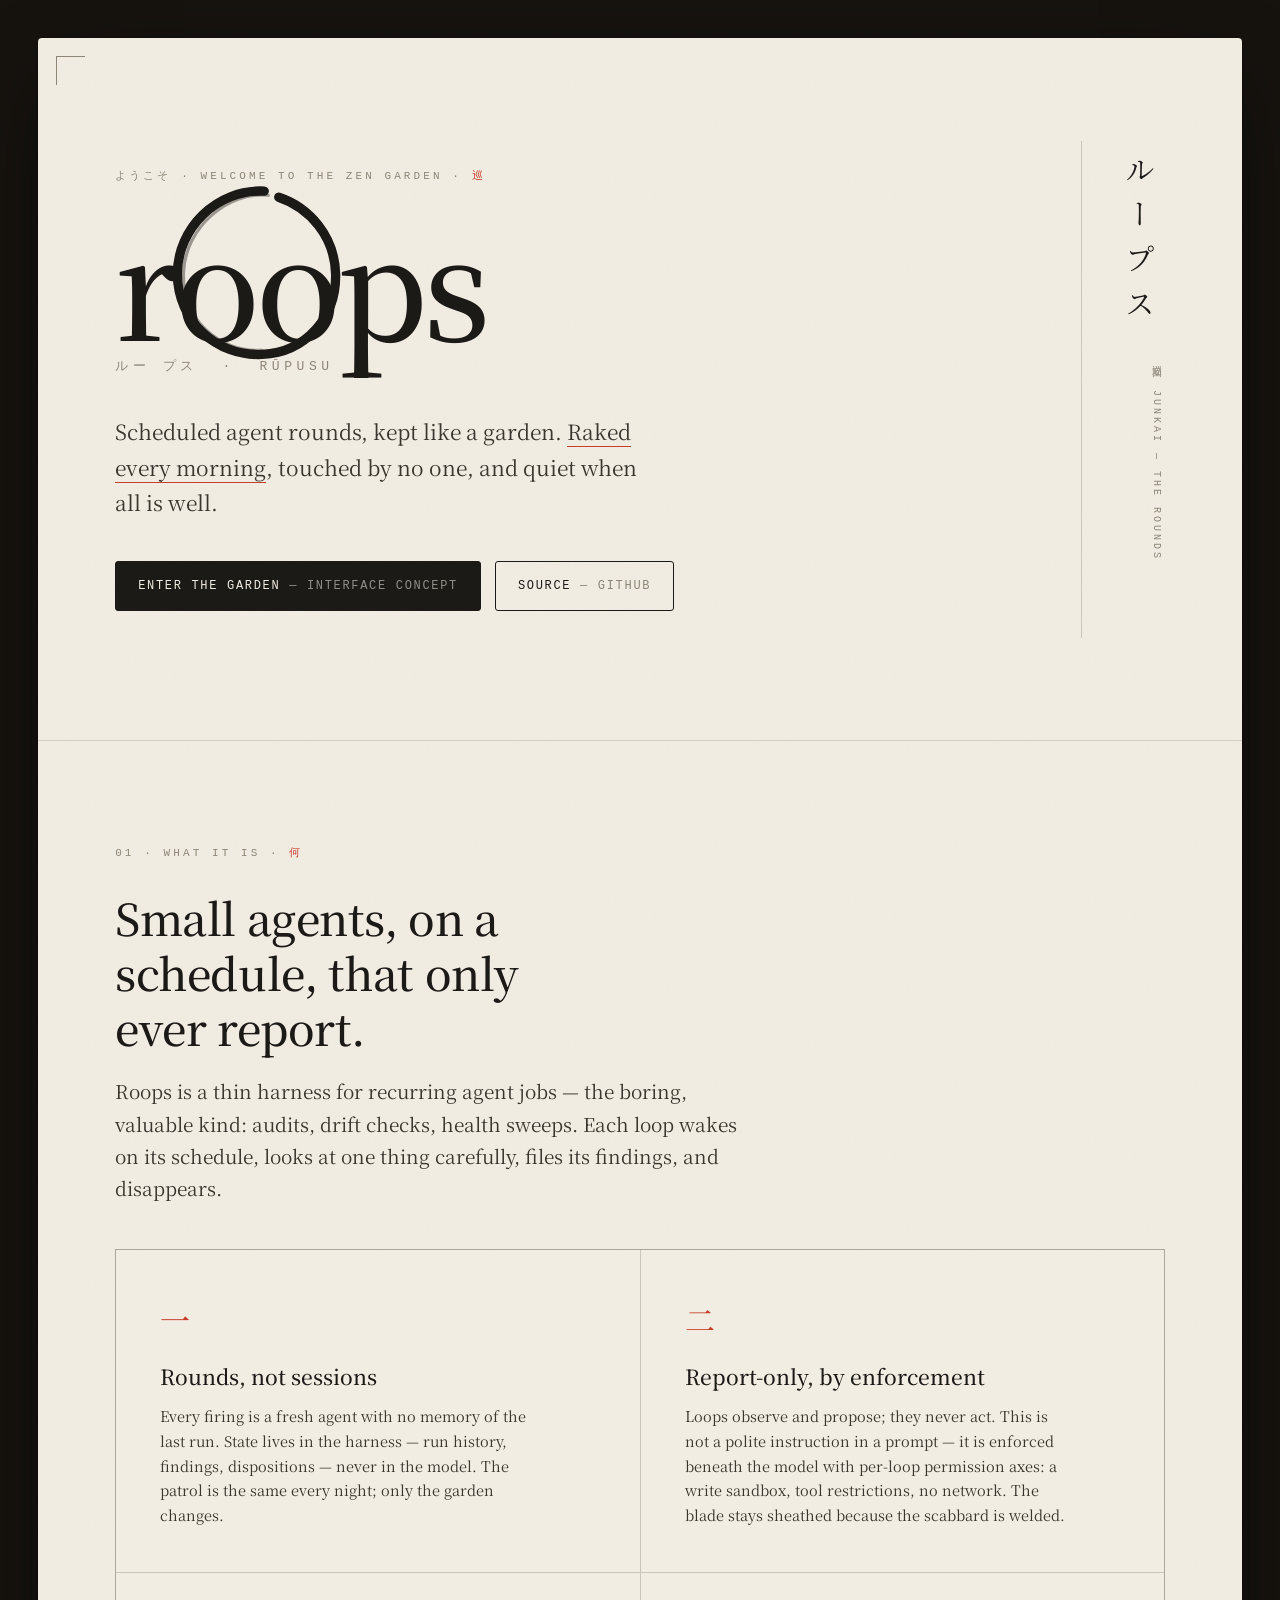
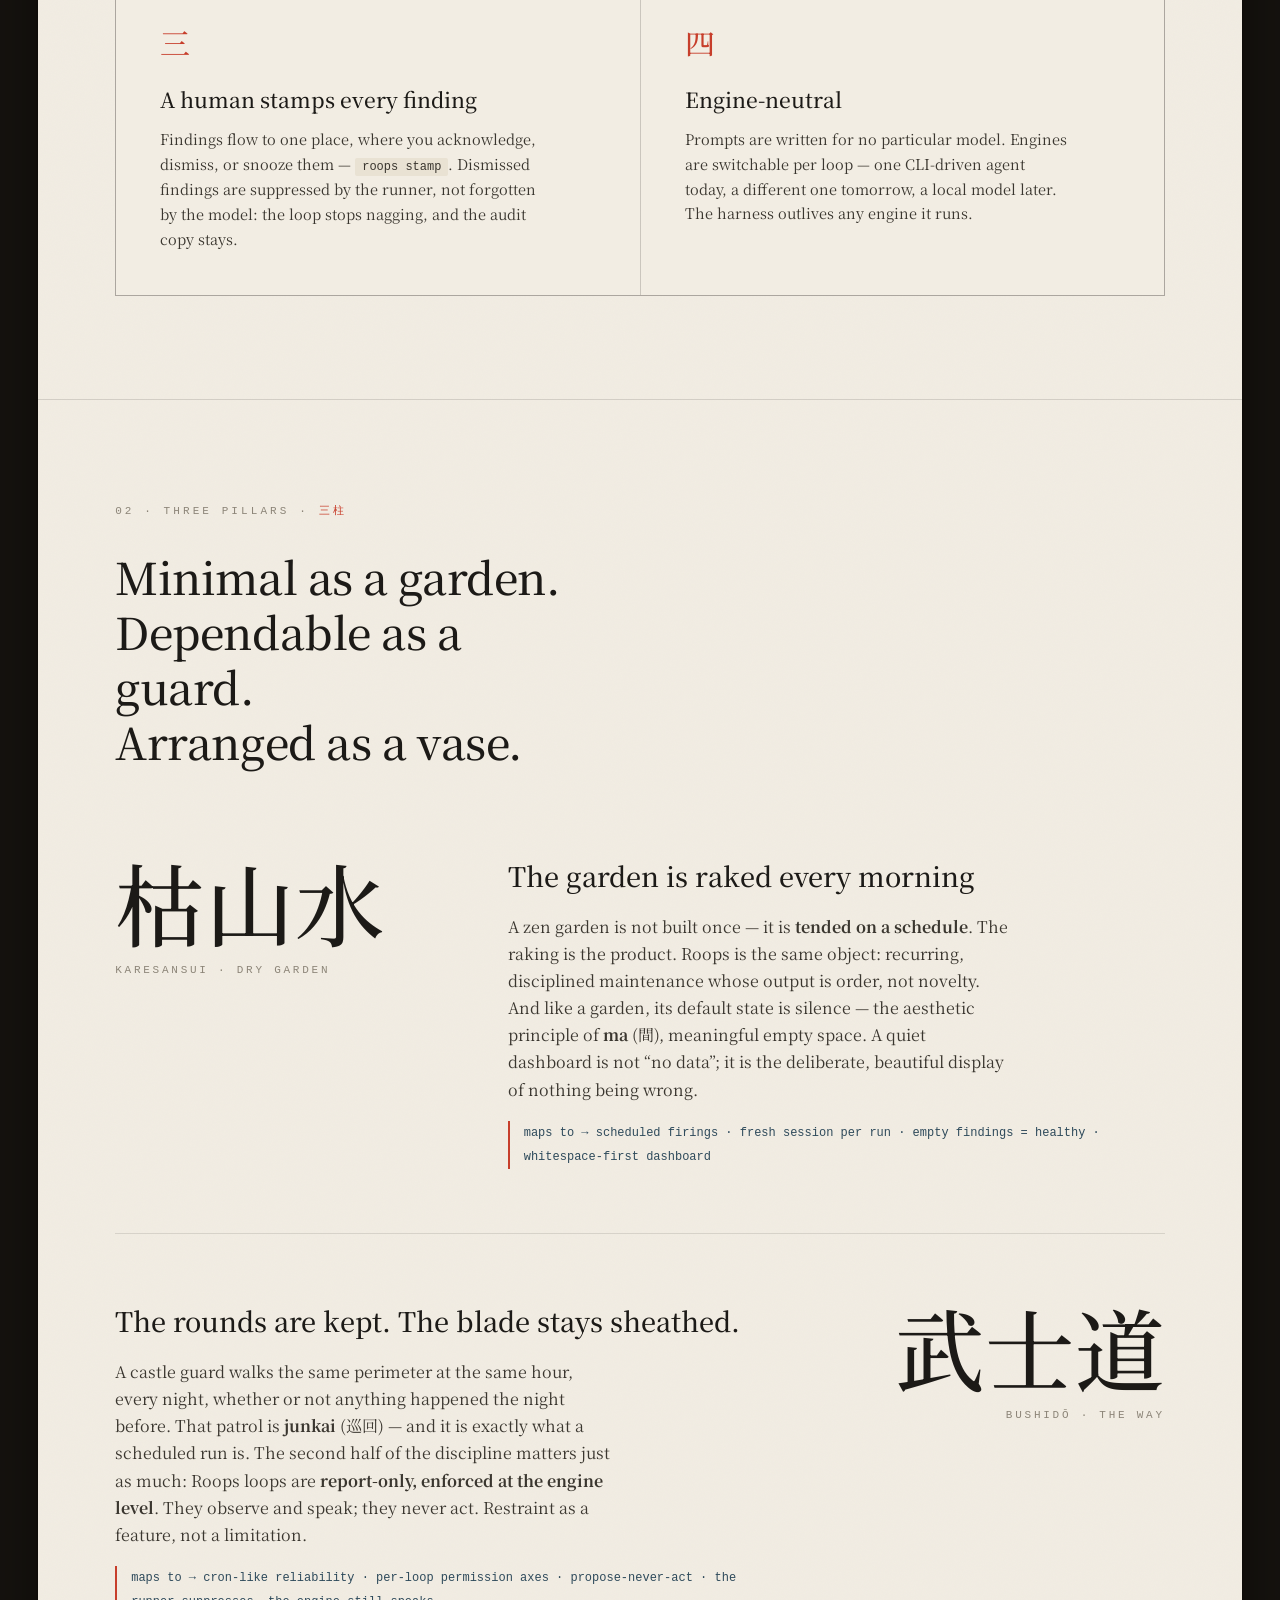
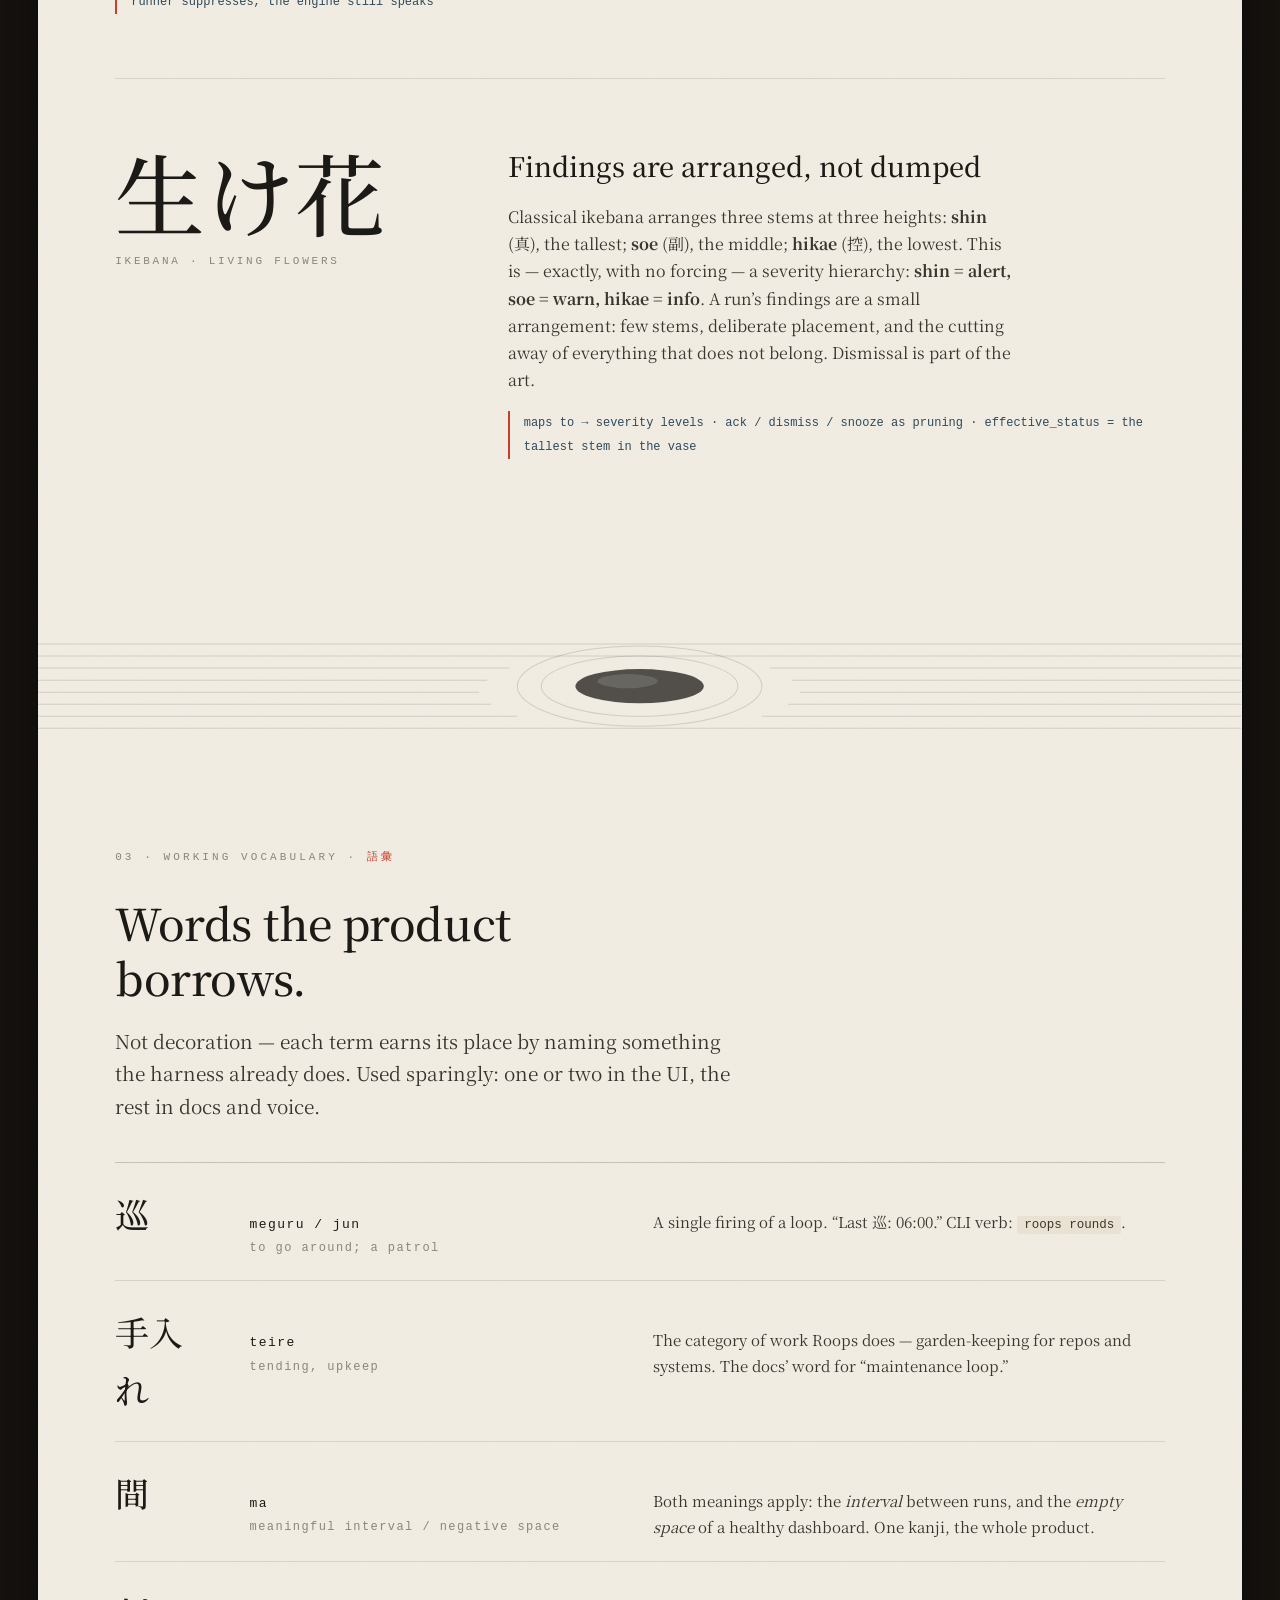
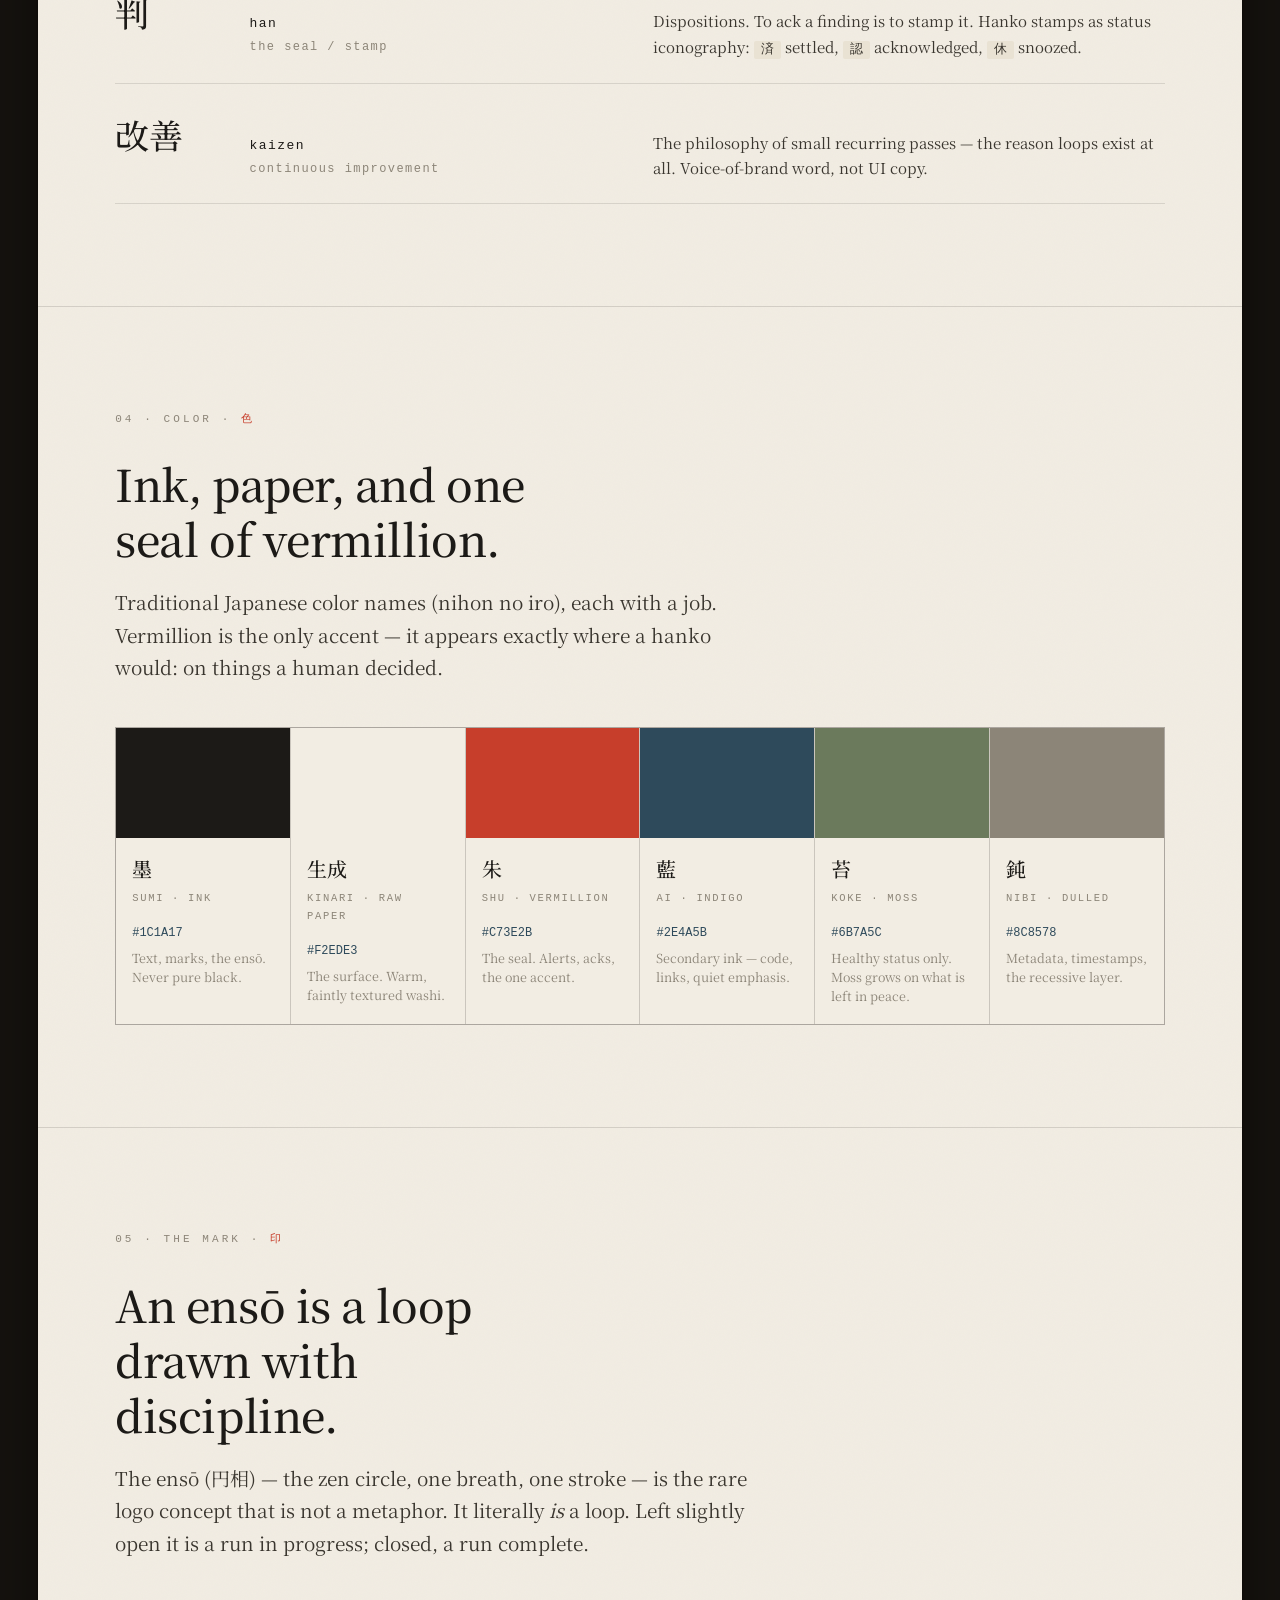
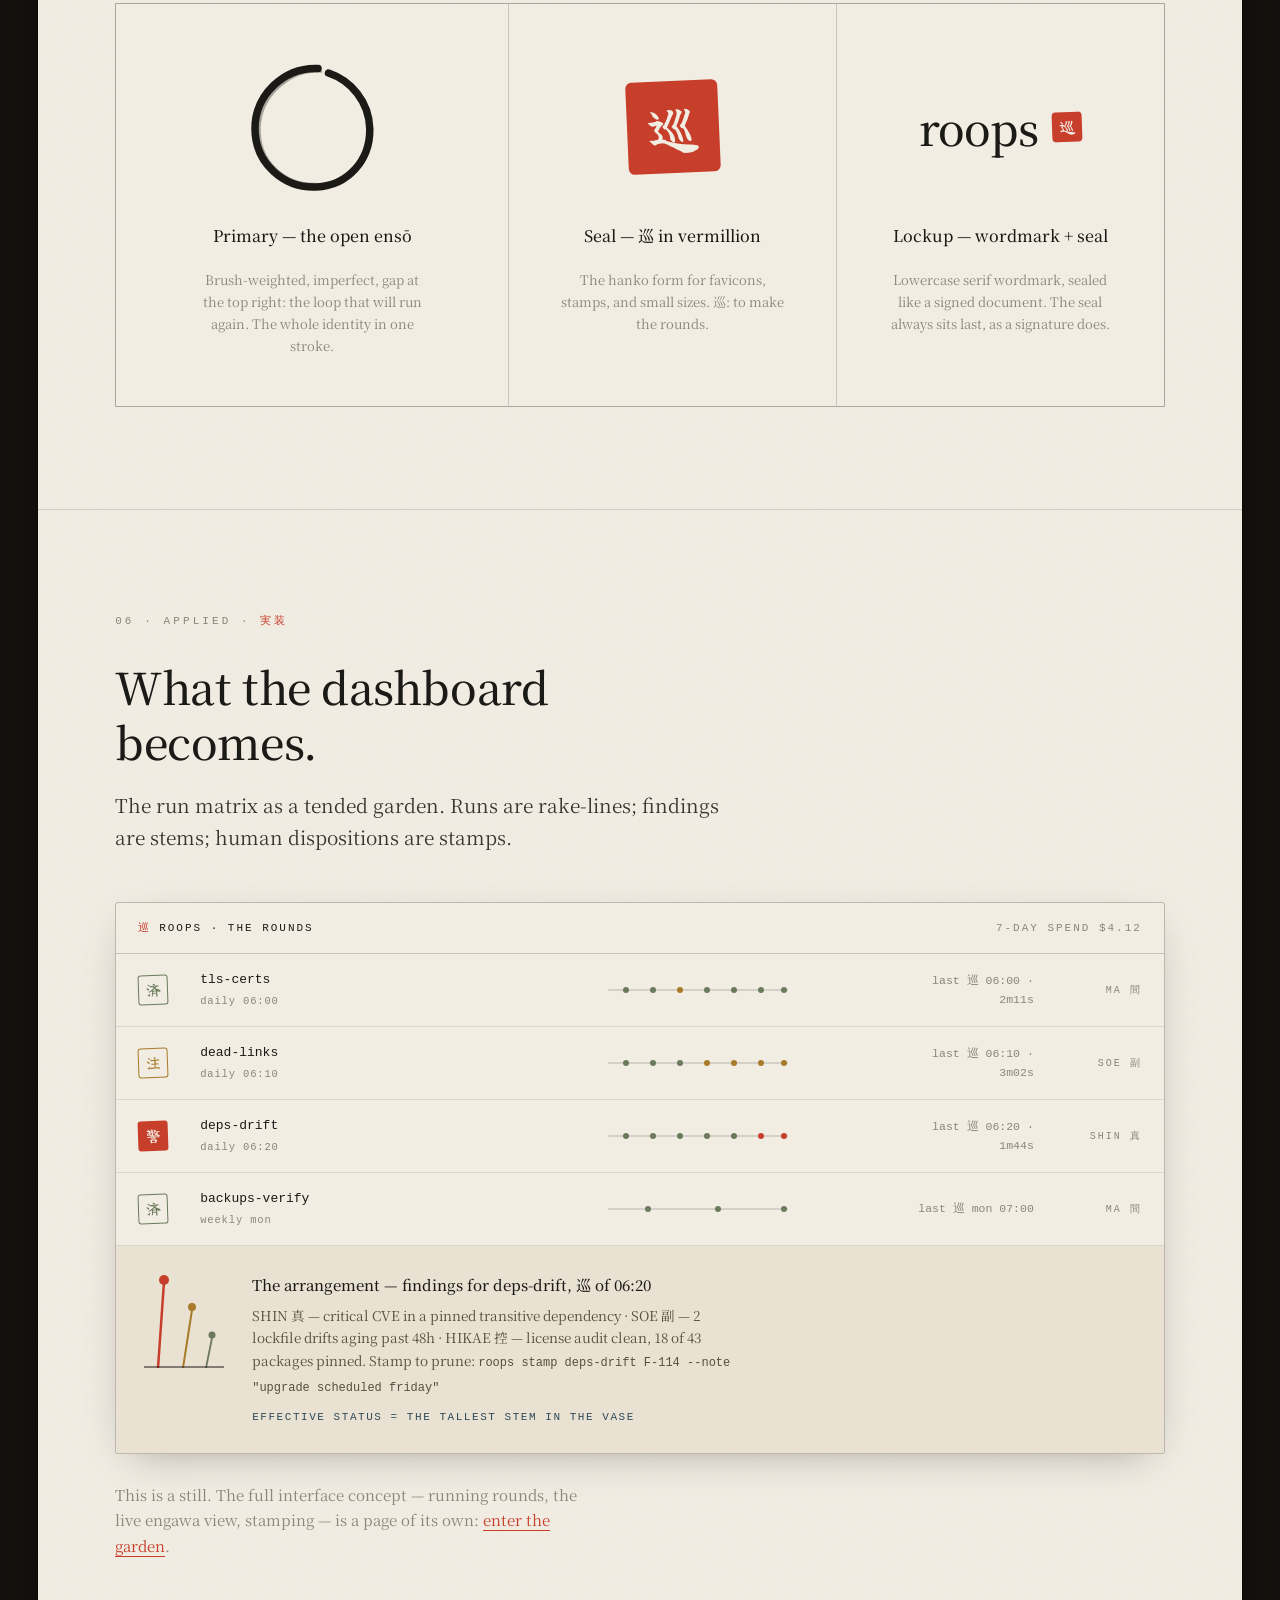
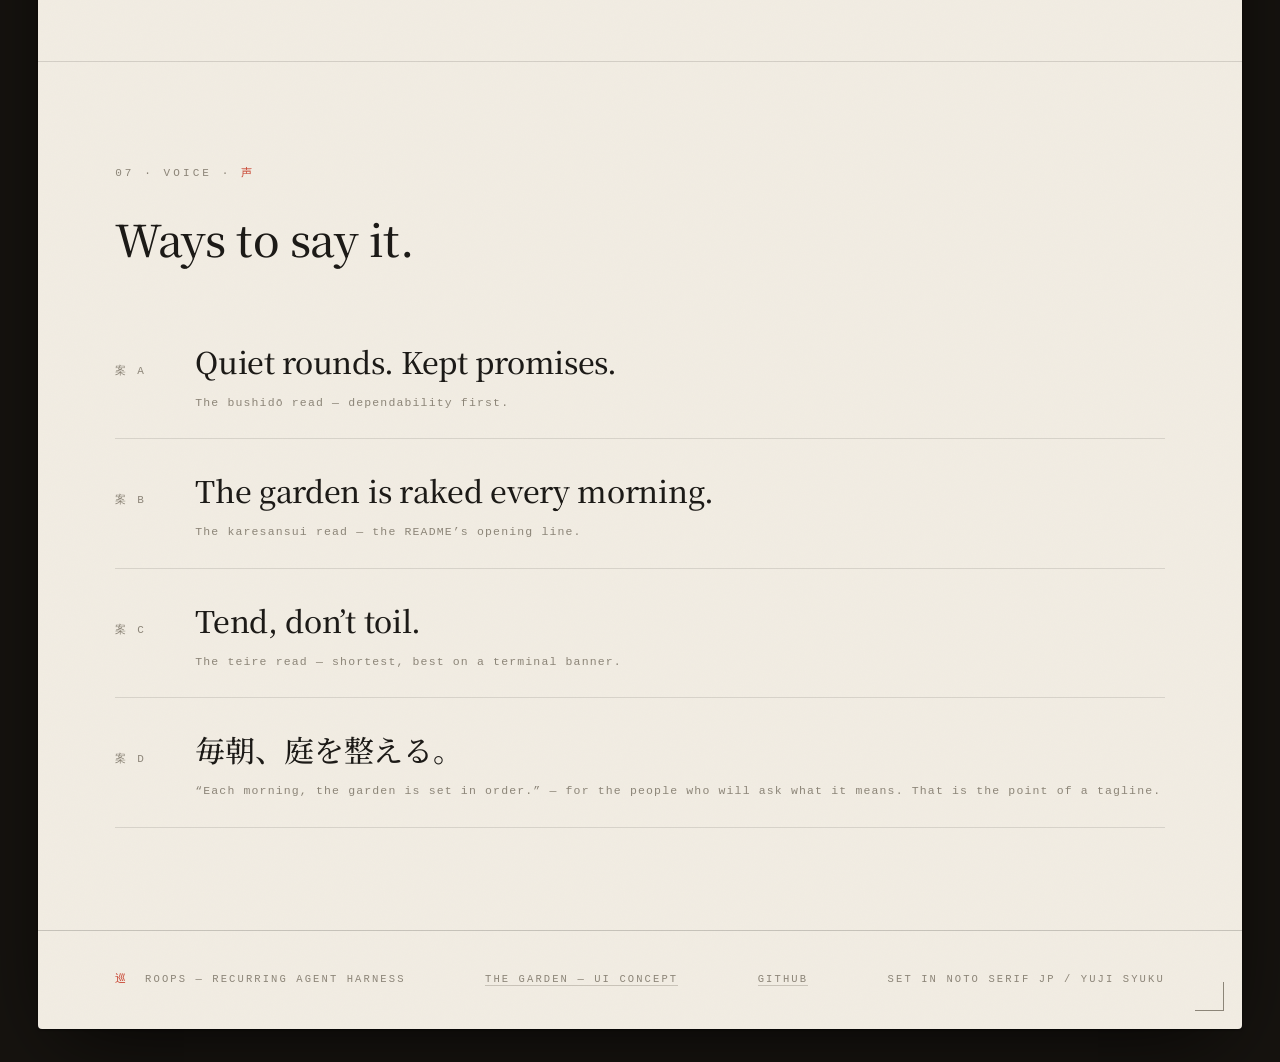
==== commit d866219f: "Landing rework (zen-garden welcome, CTAs) + full UI concept page with engawa live drop-in Co-Authore" ====
--- a/index.html
+++ b/index.html
@@ -88,6 +88,21 @@
   .romaji { font-family: var(--mono); font-size: 13px; letter-spacing: .35em; color: var(--nibi); margin-bottom: 36px; }
   .hero-tag { font-size: clamp(17px, 1.8vw, 21px); max-width: 44ch; color: #3A362F; }
   .hero-tag em { font-style: normal; border-bottom: 1px solid var(--shu); }
+  .cta-row { display: flex; flex-wrap: wrap; gap: 14px; margin-top: 40px; }
+  .cta {
+    font-family: var(--mono); font-size: 12px; letter-spacing: .14em; text-transform: uppercase;
+    color: var(--washi); background: var(--sumi); text-decoration: none;
+    padding: 14px 22px; border: 1px solid var(--sumi); border-radius: 3px;
+    transition: transform .25s cubic-bezier(0.16,1,0.3,1), background .25s, border-color .25s, color .25s;
+  }
+  .cta span { color: rgba(242,237,227,.55); }
+  .cta:hover { background: var(--shu); border-color: var(--shu); }
+  .cta:active { transform: scale(0.98); }
+  .cta.ghost { background: transparent; color: var(--sumi); }
+  .cta.ghost span { color: var(--nibi); }
+  .cta.ghost:hover { background: transparent; border-color: var(--shu); color: var(--shu); }
+  .cta.ghost:hover span { color: var(--shu); }
+  p.quiet a { color: var(--shu); text-decoration: none; border-bottom: 1px solid var(--shu); }
 
   .vertical-rail {
     writing-mode: vertical-rl; text-orientation: upright;
@@ -272,13 +287,17 @@
   <!-- ================= HERO ================= -->
   <section class="hero">
     <div class="hero-type">
-      <span class="kicker reveal">Roops · <b>巡</b> · recurring agent harness</span>
+      <span class="kicker reveal">ようこそ · welcome to the zen garden · <b>巡</b></span>
       <div class="wordmark reveal" style="--i:1">r<span class="oo">oo<svg viewBox="0 0 200 200" aria-hidden="true">
         <path class="enso-path" d="M 108 22 C 62 20 24 58 24 102 C 24 148 62 182 106 180 C 148 178 178 144 177 102 C 176 66 152 38 122 28" stroke-width="9"/>
         <path class="enso-path" d="M 112 26 C 74 22 32 56 30 100 C 28 146 64 178 106 176" stroke-width="3" opacity=".4" style="animation-delay:.55s"/>
       </svg></span>ps</div>
       <div class="romaji reveal" style="--i:2">ルー プス &nbsp;·&nbsp; RŪPUSU</div>
       <p class="hero-tag reveal" style="--i:3">Scheduled agent rounds, kept like a garden. <em>Raked every morning</em>, touched by no one, and quiet when all is well.</p>
+      <div class="cta-row reveal" style="--i:4">
+        <a class="cta" href="./ui.html">Enter the garden <span>— interface concept</span></a>
+        <a class="cta ghost" href="https://github.com/ytubecoder/roops">Source <span>— github</span></a>
+      </div>
     </div>
     <div class="vertical-rail reveal" style="--i:2">
       ループス
@@ -466,6 +485,7 @@
         </div>
       </div>
     </div>
+    <p class="quiet reveal" style="margin-top:28px">This is a still. The full interface concept — running rounds, the live engawa view, stamping — is a page of its own: <a href="./ui.html">enter the garden</a>.</p>
   </section>
 
   <!-- ================= TAGLINES ================= -->
@@ -482,6 +502,8 @@
 
   <footer>
     <span><span class="f-shu">巡</span>&nbsp; ROOPS — RECURRING AGENT HARNESS</span>
+    <span><a href="./ui.html">THE GARDEN — UI CONCEPT</a></span>
+    <span><a href="https://github.com/ytubecoder/roops">GITHUB</a></span>
     <span>SET IN NOTO SERIF JP / YUJI SYUKU</span>
   </footer>
 </div>
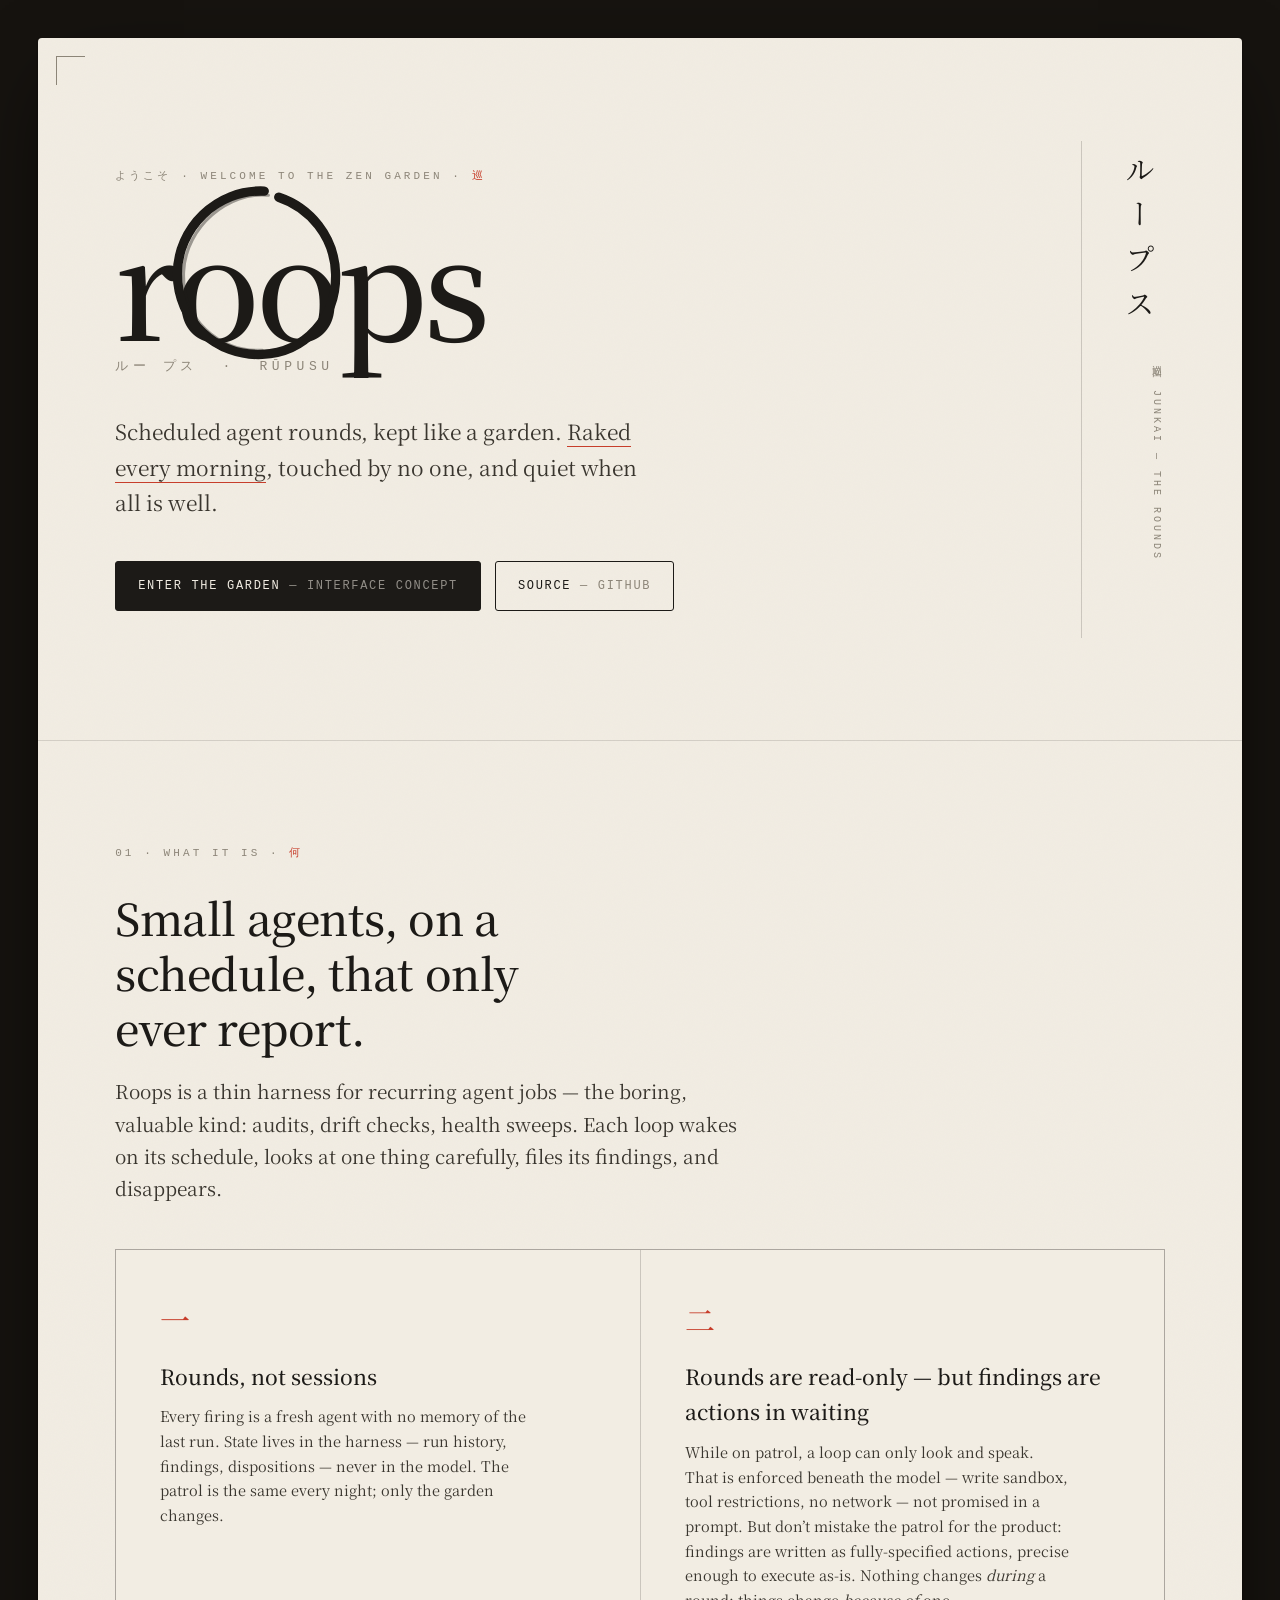
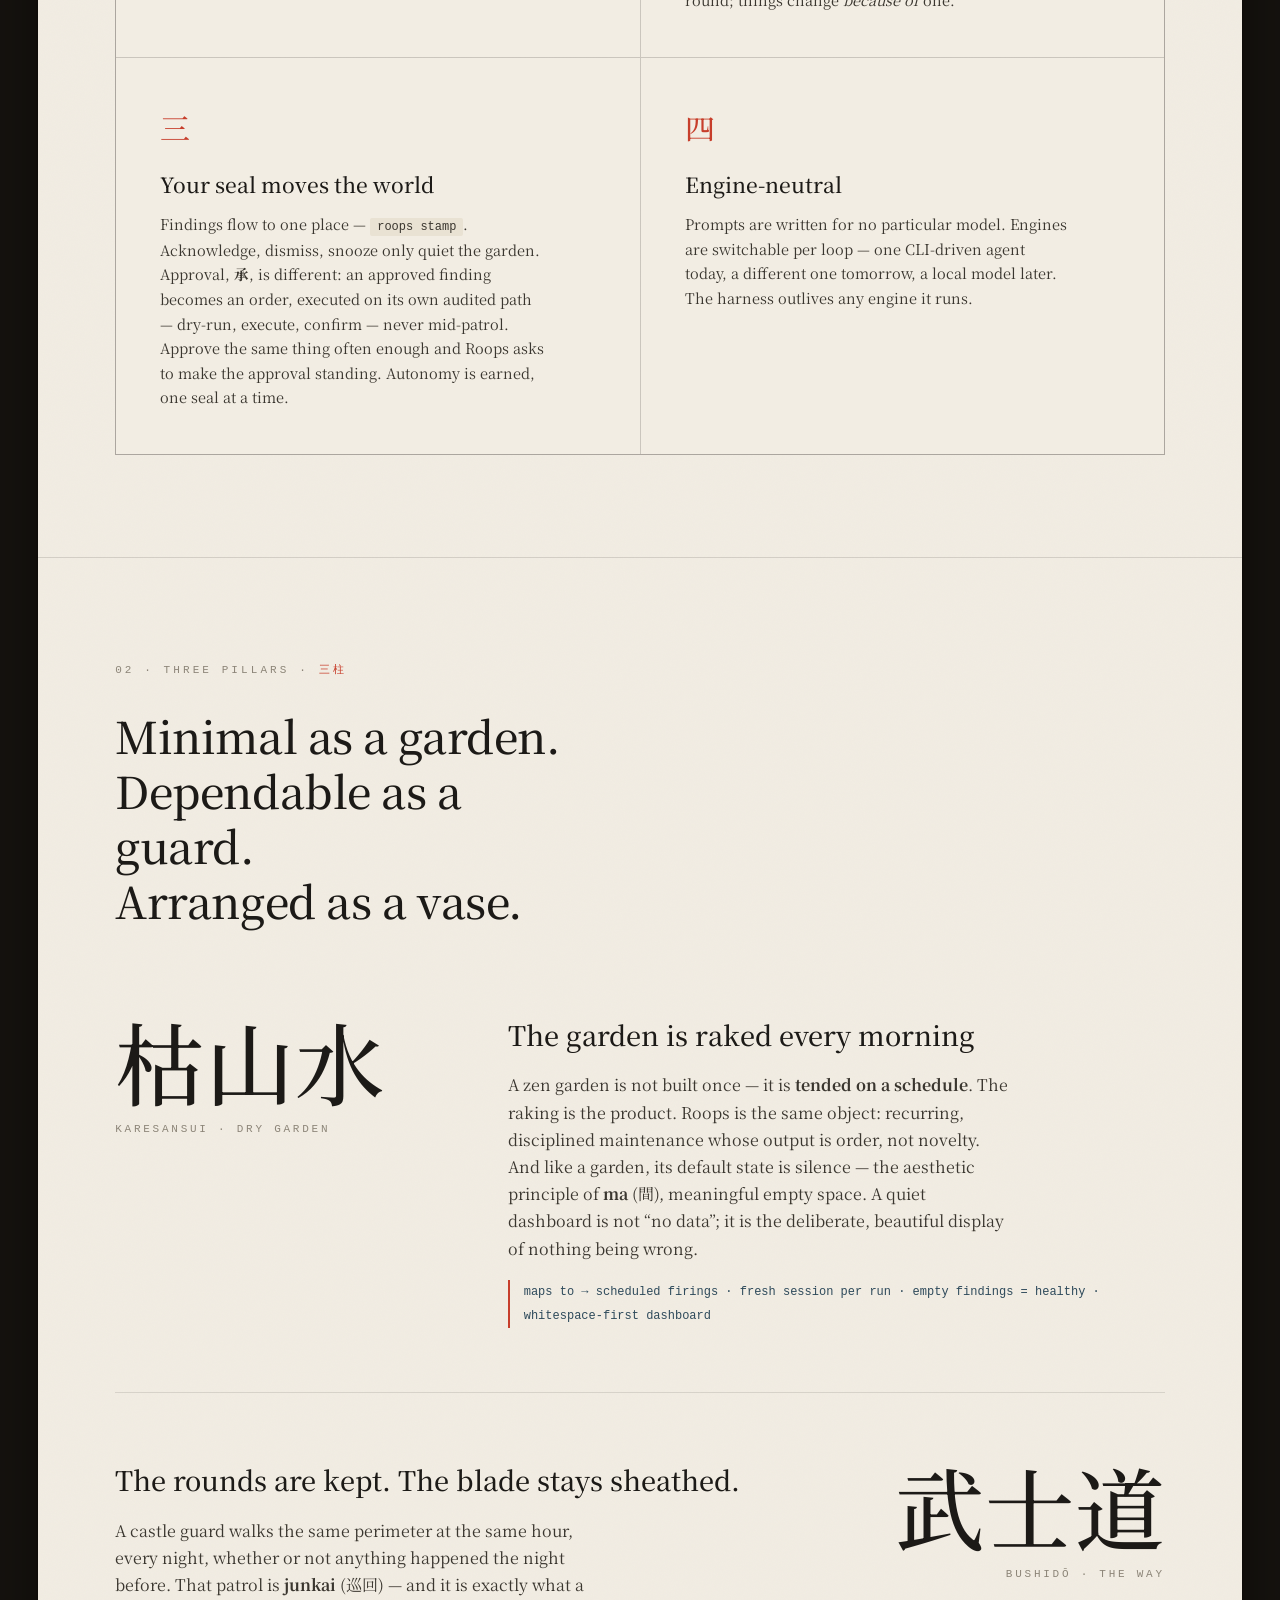
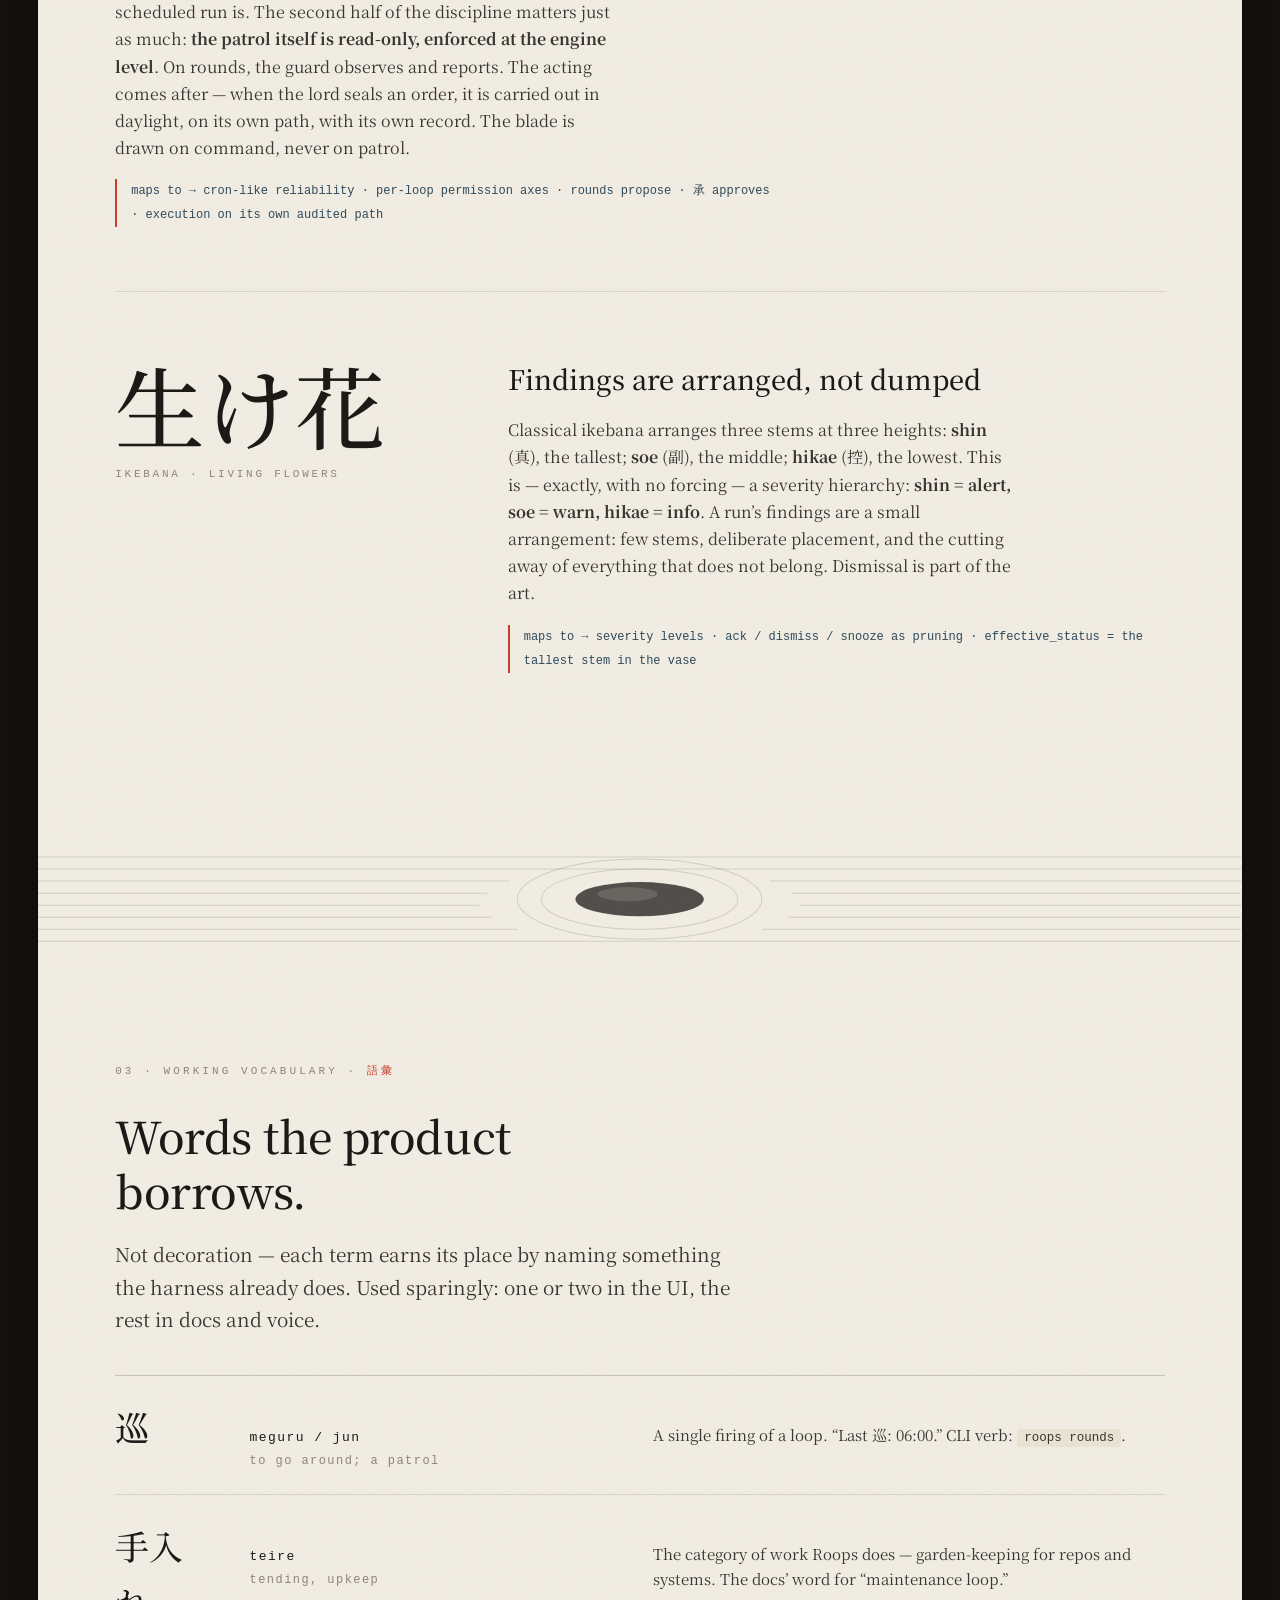
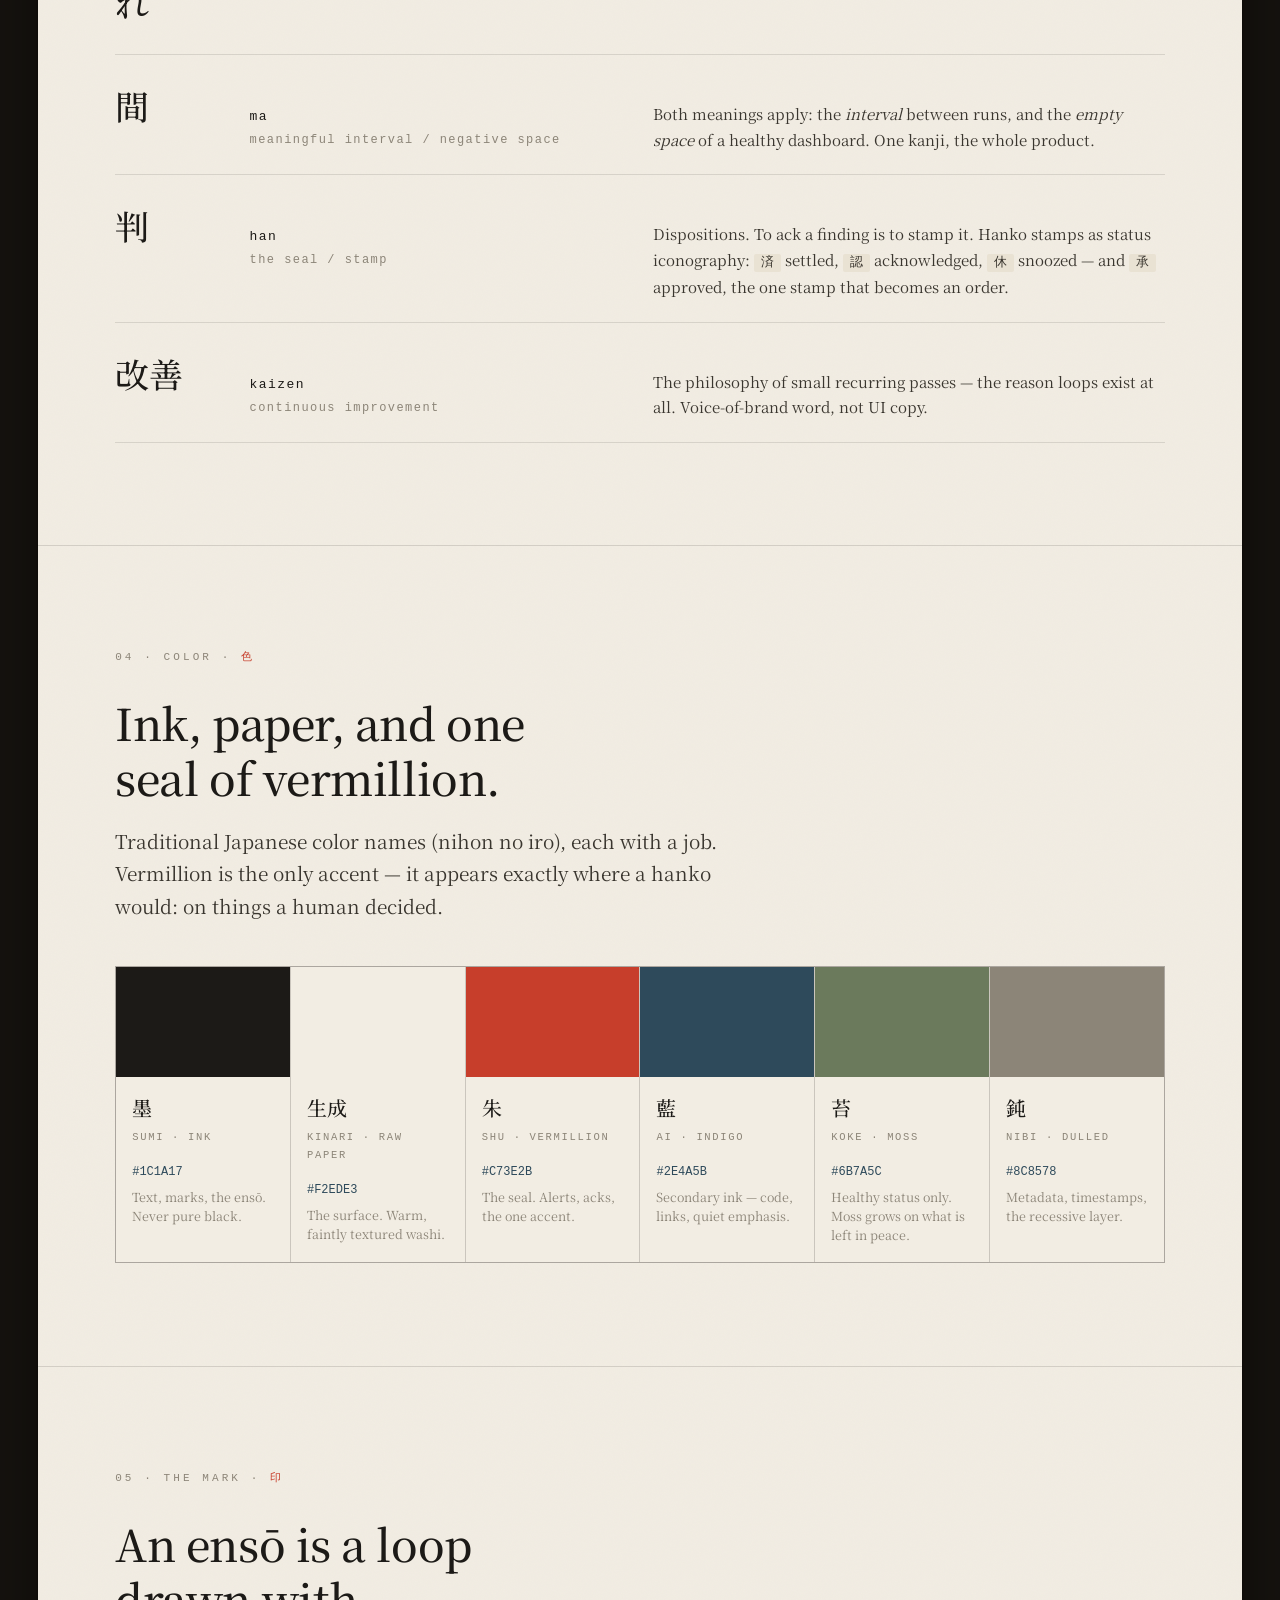
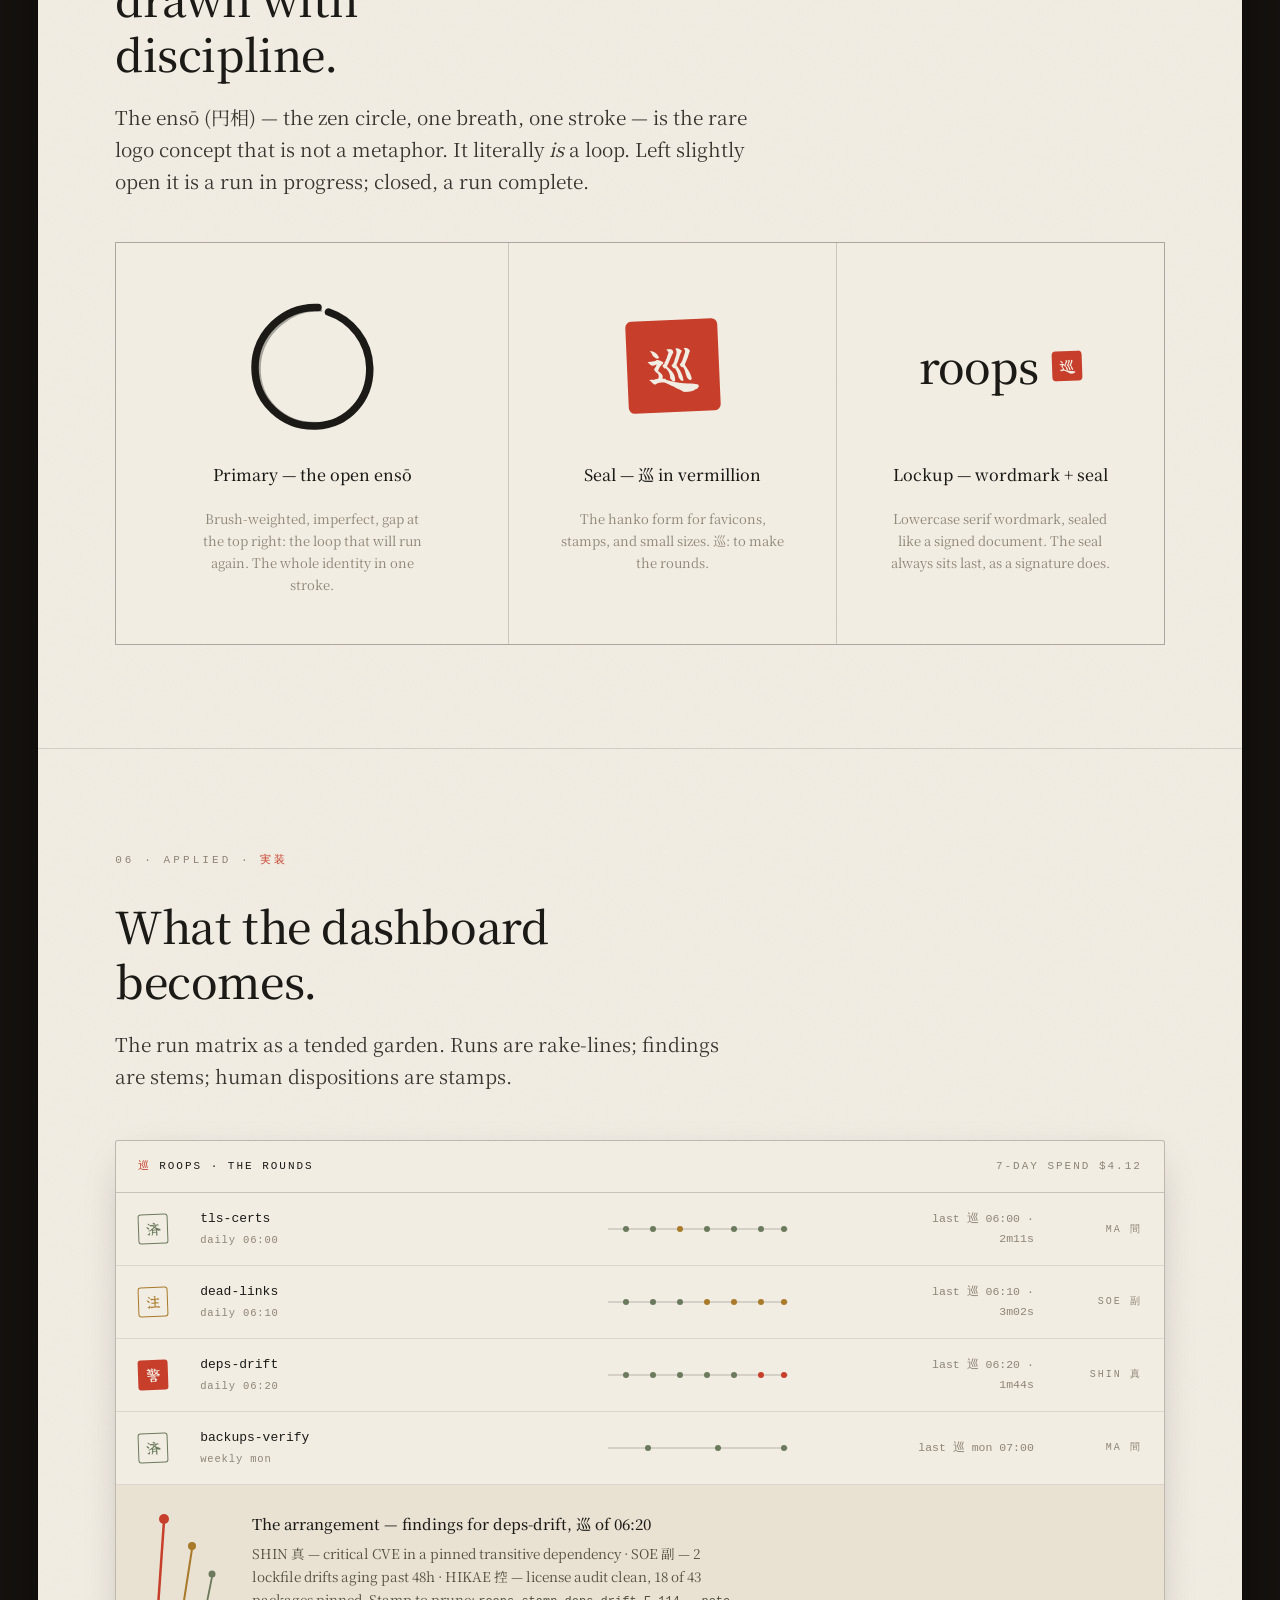
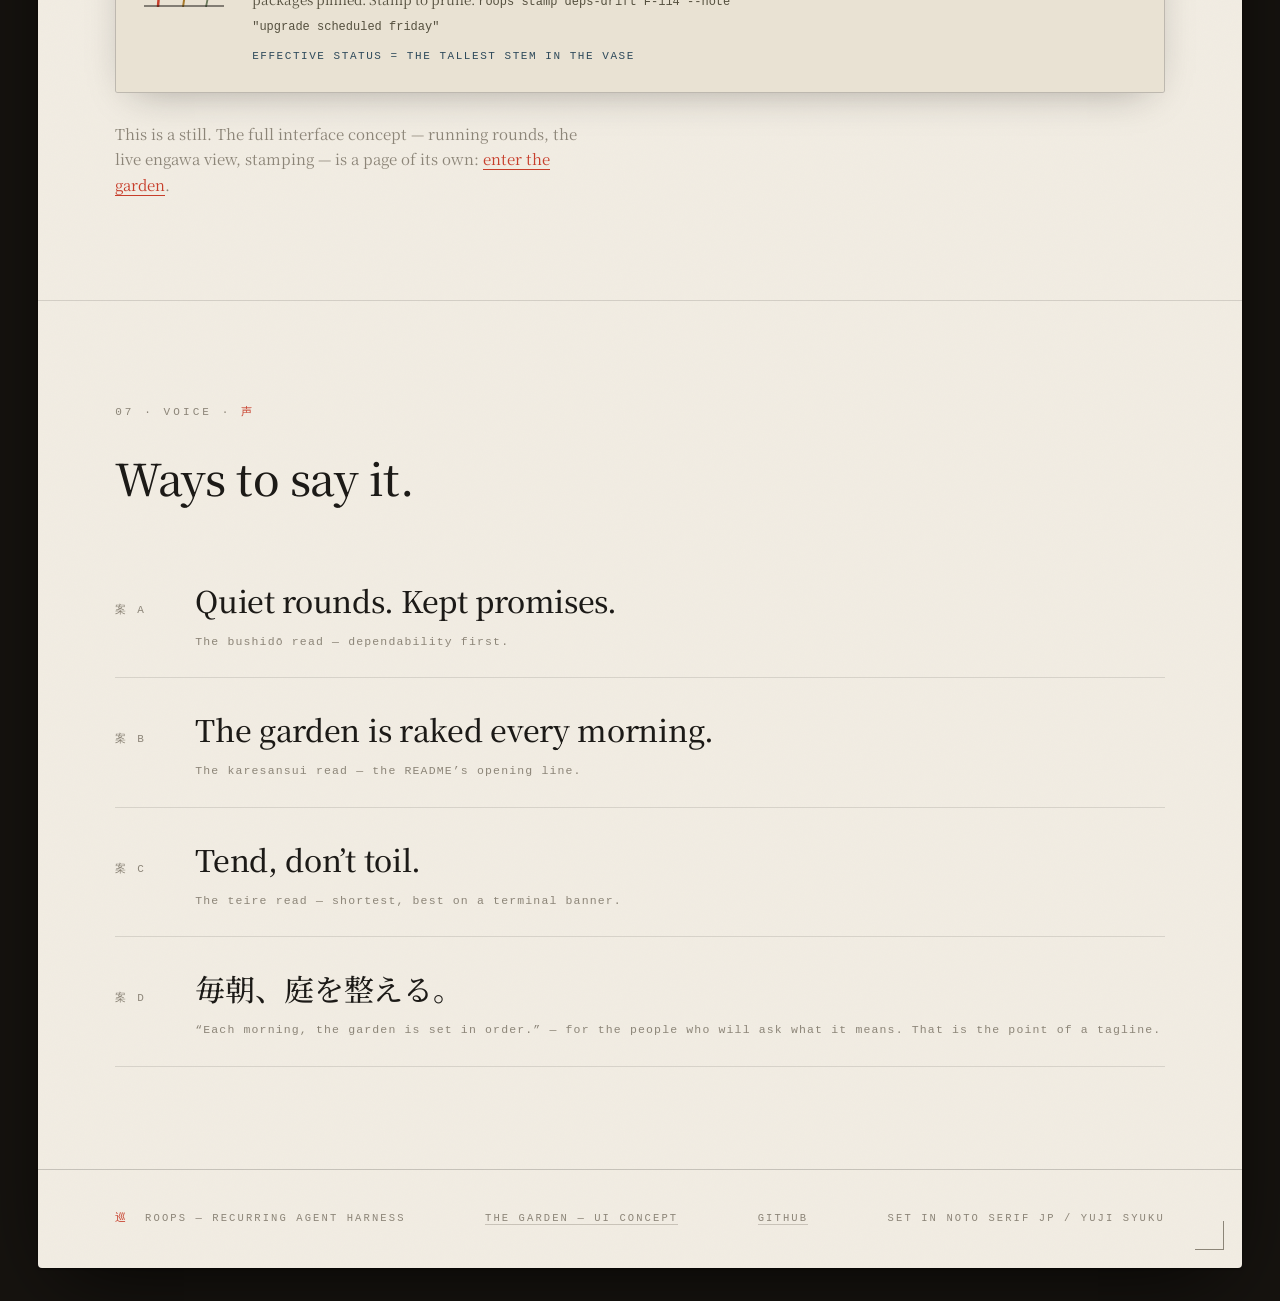
==== commit e8af5631: "Clarify the action model: rounds are read-only, but findings are actions in waiting — 承 approve stam" ====
--- a/index.html
+++ b/index.html
@@ -312,8 +312,8 @@
     <p class="lede reveal" style="--i:1">Roops is a thin harness for recurring agent jobs — the boring, valuable kind: audits, drift checks, health sweeps. Each loop wakes on its schedule, looks at one thing carefully, files its findings, and disappears.</p>
     <div class="facts">
       <div class="fact reveal"><span class="num">一</span><h3>Rounds, not sessions</h3><p>Every firing is a fresh agent with no memory of the last run. State lives in the harness — run history, findings, dispositions — never in the model. The patrol is the same every night; only the garden changes.</p></div>
-      <div class="fact reveal" style="--i:1"><span class="num">二</span><h3>Report-only, by enforcement</h3><p>Loops observe and propose; they never act. This is not a polite instruction in a prompt — it is enforced beneath the model with per-loop permission axes: a write sandbox, tool restrictions, no network. The blade stays sheathed because the scabbard is welded.</p></div>
-      <div class="fact reveal" style="--i:2"><span class="num">三</span><h3>A human stamps every finding</h3><p>Findings flow to one place, where you acknowledge, dismiss, or snooze them — <code>roops stamp</code>. Dismissed findings are suppressed by the runner, not forgotten by the model: the loop stops nagging, and the audit copy stays.</p></div>
+      <div class="fact reveal" style="--i:1"><span class="num">二</span><h3>Rounds are read-only — but findings are actions in waiting</h3><p>While on patrol, a loop can only look and speak. That is enforced beneath the model — write sandbox, tool restrictions, no network — not promised in a prompt. But don’t mistake the patrol for the product: findings are written as fully-specified actions, precise enough to execute as-is. Nothing changes <em>during</em> a round; things change <em>because of</em> one.</p></div>
+      <div class="fact reveal" style="--i:2"><span class="num">三</span><h3>Your seal moves the world</h3><p>Findings flow to one place — <code>roops stamp</code>. Acknowledge, dismiss, snooze only quiet the garden. Approval, <strong>承</strong>, is different: an approved finding becomes an order, executed on its own audited path — dry-run, execute, confirm — never mid-patrol. Approve the same thing often enough and Roops asks to make the approval standing. Autonomy is earned, one seal at a time.</p></div>
       <div class="fact reveal" style="--i:3"><span class="num">四</span><h3>Engine-neutral</h3><p>Prompts are written for no particular model. Engines are switchable per loop — one CLI-driven agent today, a different one tomorrow, a local model later. The harness outlives any engine it runs.</p></div>
     </div>
   </section>
@@ -336,8 +336,8 @@
       <div class="pillar-mark reveal"><span class="kanji">武士道</span><span class="reading">bushidō · the way</span></div>
       <div class="pillar-body">
         <h3 class="reveal" style="--i:1">The rounds are kept. The blade stays sheathed.</h3>
-        <p class="reveal" style="--i:2">A castle guard walks the same perimeter at the same hour, every night, whether or not anything happened the night before. That patrol is <strong>junkai</strong> (巡回) — and it is exactly what a scheduled run is. The second half of the discipline matters just as much: Roops loops are <strong>report-only, enforced at the engine level</strong>. They observe and speak; they never act. Restraint as a feature, not a limitation.</p>
-        <span class="maps-to">maps&nbsp;to → cron-like reliability · per-loop permission axes · propose-never-act · the runner suppresses, the engine still speaks</span>
+        <p class="reveal" style="--i:2">A castle guard walks the same perimeter at the same hour, every night, whether or not anything happened the night before. That patrol is <strong>junkai</strong> (巡回) — and it is exactly what a scheduled run is. The second half of the discipline matters just as much: <strong>the patrol itself is read-only, enforced at the engine level</strong>. On rounds, the guard observes and reports. The acting comes after — when the lord seals an order, it is carried out in daylight, on its own path, with its own record. The blade is drawn on command, never on patrol.</p>
+        <span class="maps-to">maps&nbsp;to → cron-like reliability · per-loop permission axes · rounds propose · 承 approves · execution on its own audited path</span>
       </div>
     </div>
 
@@ -377,7 +377,7 @@
       <div class="lex-row reveal"><span class="k">巡</span><span class="r"><b>meguru / jun</b>to go around; a patrol</span><span class="d">A single firing of a loop. “Last 巡: 06:00.” CLI verb: <code>roops rounds</code>.</span></div>
       <div class="lex-row reveal" style="--i:1"><span class="k">手入れ</span><span class="r"><b>teire</b>tending, upkeep</span><span class="d">The category of work Roops does — garden-keeping for repos and systems. The docs’ word for “maintenance loop.”</span></div>
       <div class="lex-row reveal" style="--i:2"><span class="k">間</span><span class="r"><b>ma</b>meaningful interval / negative space</span><span class="d">Both meanings apply: the <em>interval</em> between runs, and the <em>empty space</em> of a healthy dashboard. One kanji, the whole product.</span></div>
-      <div class="lex-row reveal" style="--i:3"><span class="k">判</span><span class="r"><b>han</b>the seal / stamp</span><span class="d">Dispositions. To ack a finding is to stamp it. Hanko stamps as status iconography: <code>済</code> settled, <code>認</code> acknowledged, <code>休</code> snoozed.</span></div>
+      <div class="lex-row reveal" style="--i:3"><span class="k">判</span><span class="r"><b>han</b>the seal / stamp</span><span class="d">Dispositions. To ack a finding is to stamp it. Hanko stamps as status iconography: <code>済</code> settled, <code>認</code> acknowledged, <code>休</code> snoozed — and <code>承</code> approved, the one stamp that becomes an order.</span></div>
       <div class="lex-row reveal" style="--i:4"><span class="k">改善</span><span class="r"><b>kaizen</b>continuous improvement</span><span class="d">The philosophy of small recurring passes — the reason loops exist at all. Voice-of-brand word, not UI copy.</span></div>
     </div>
   </section>
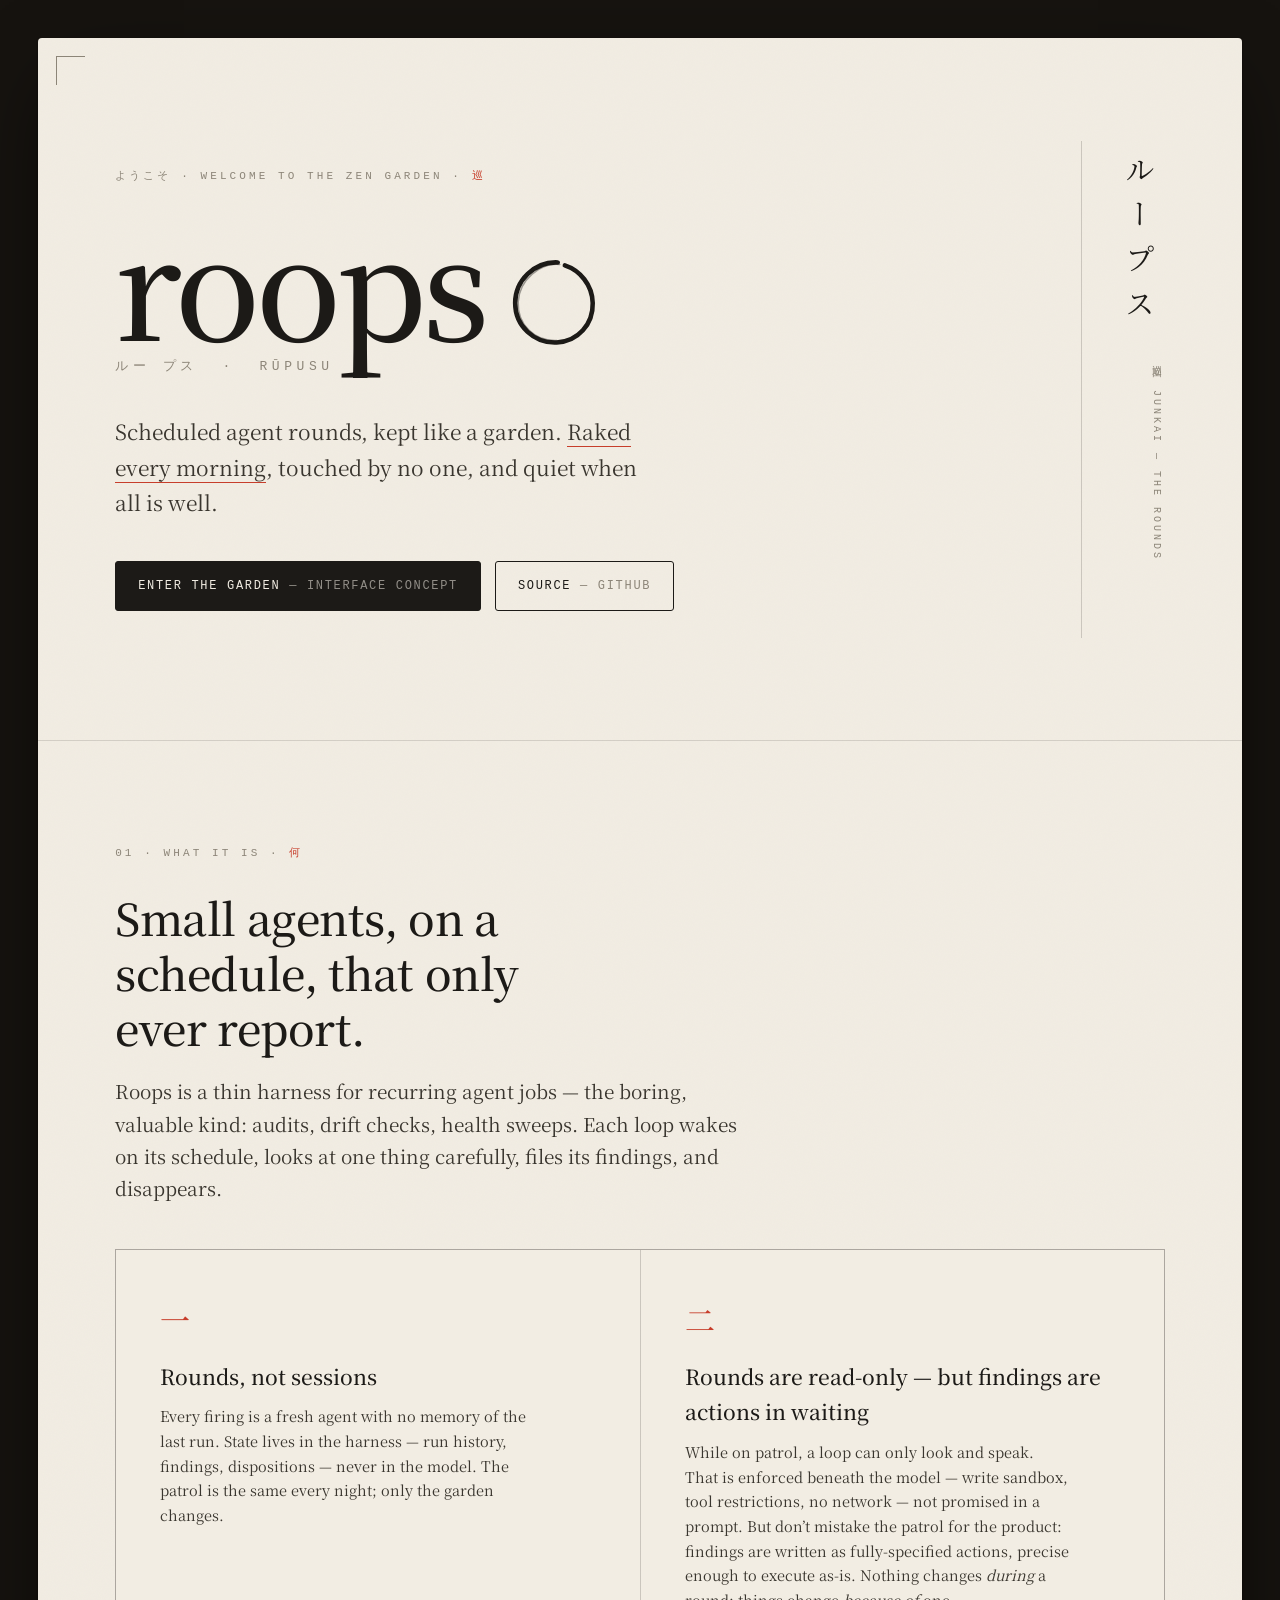
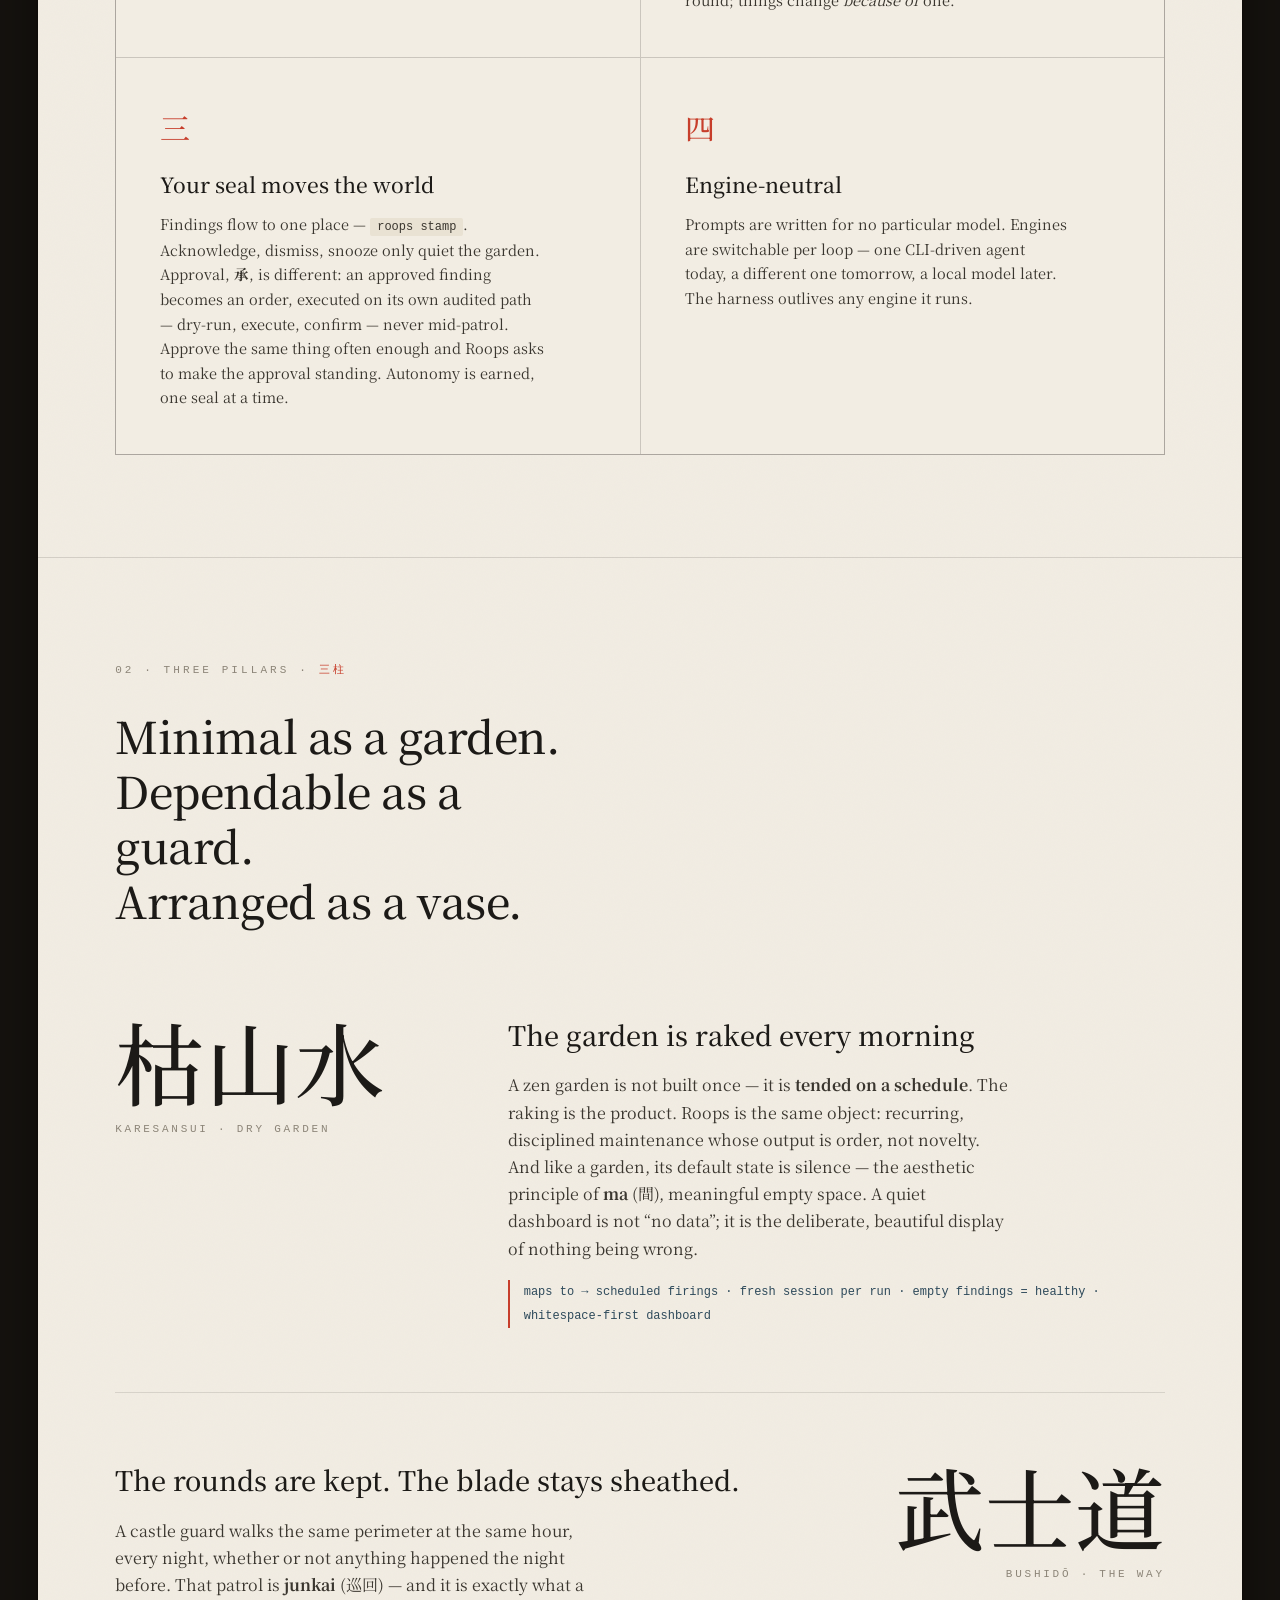
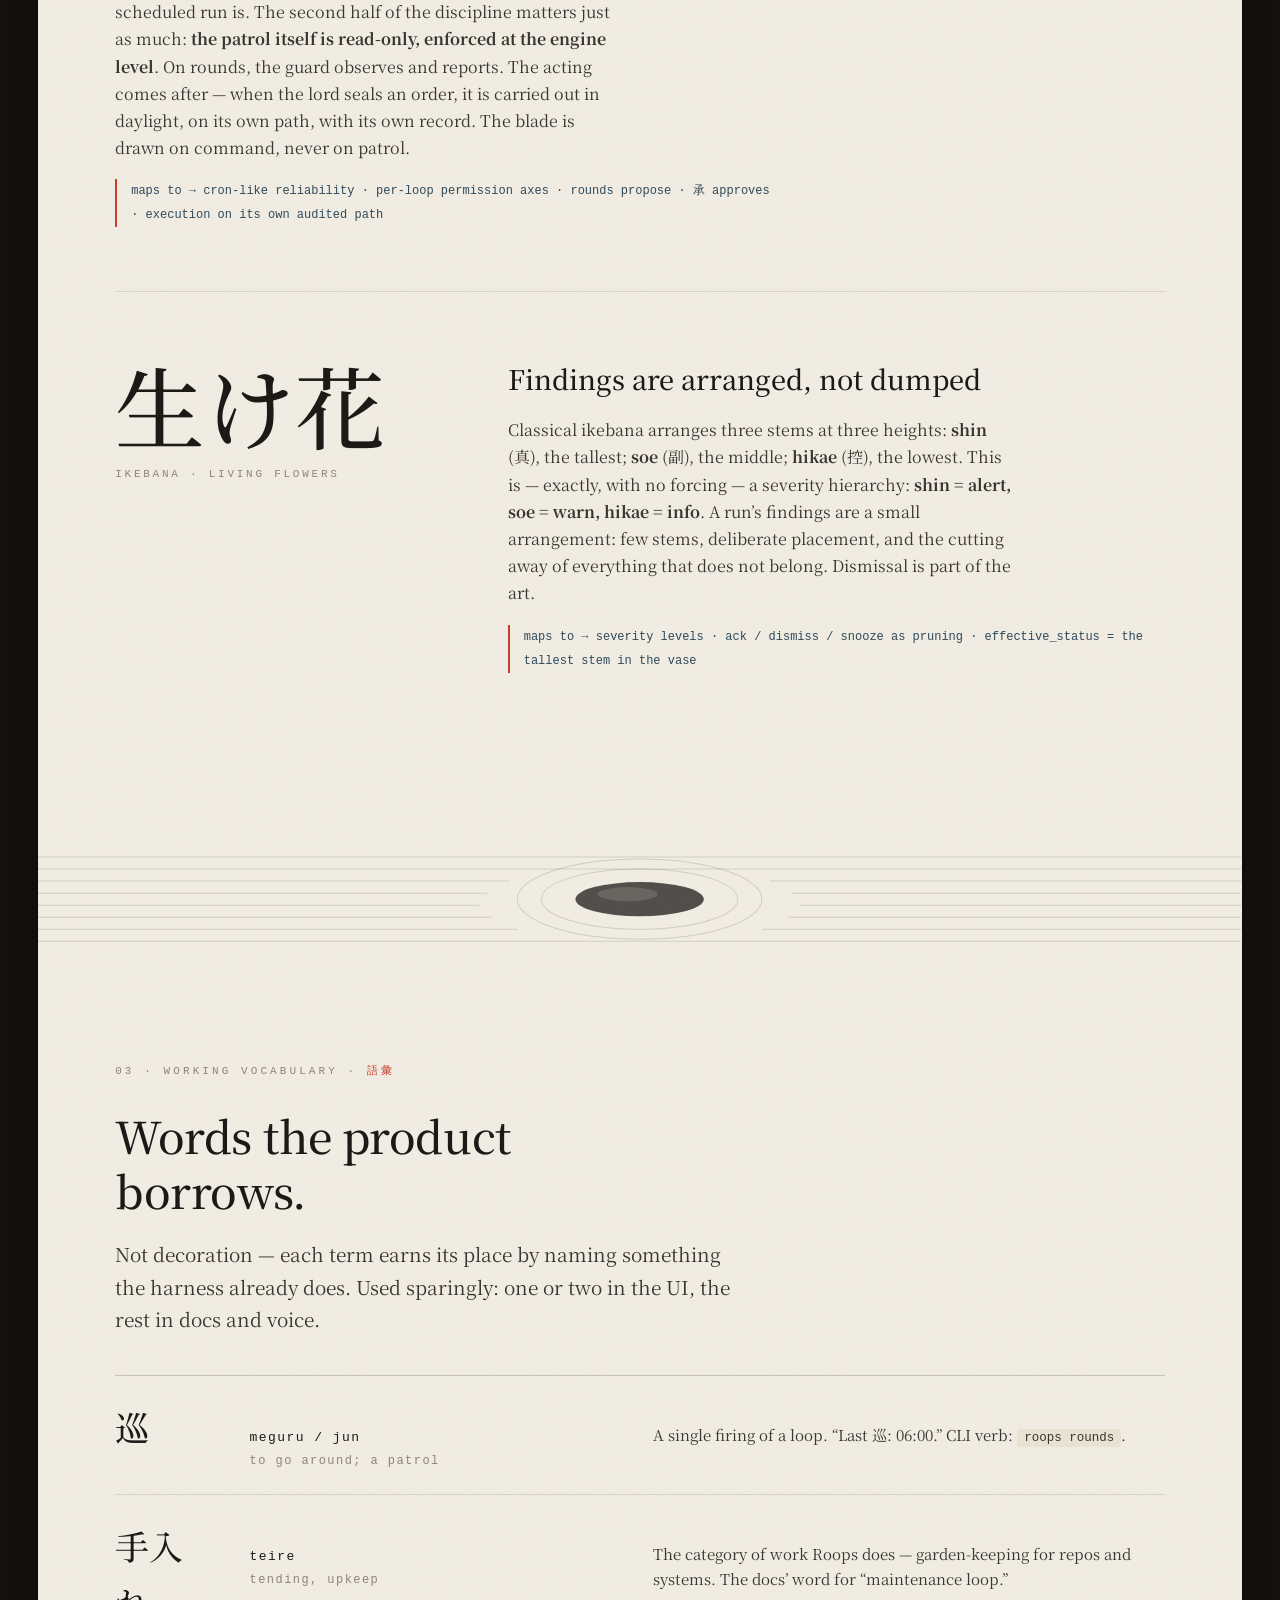
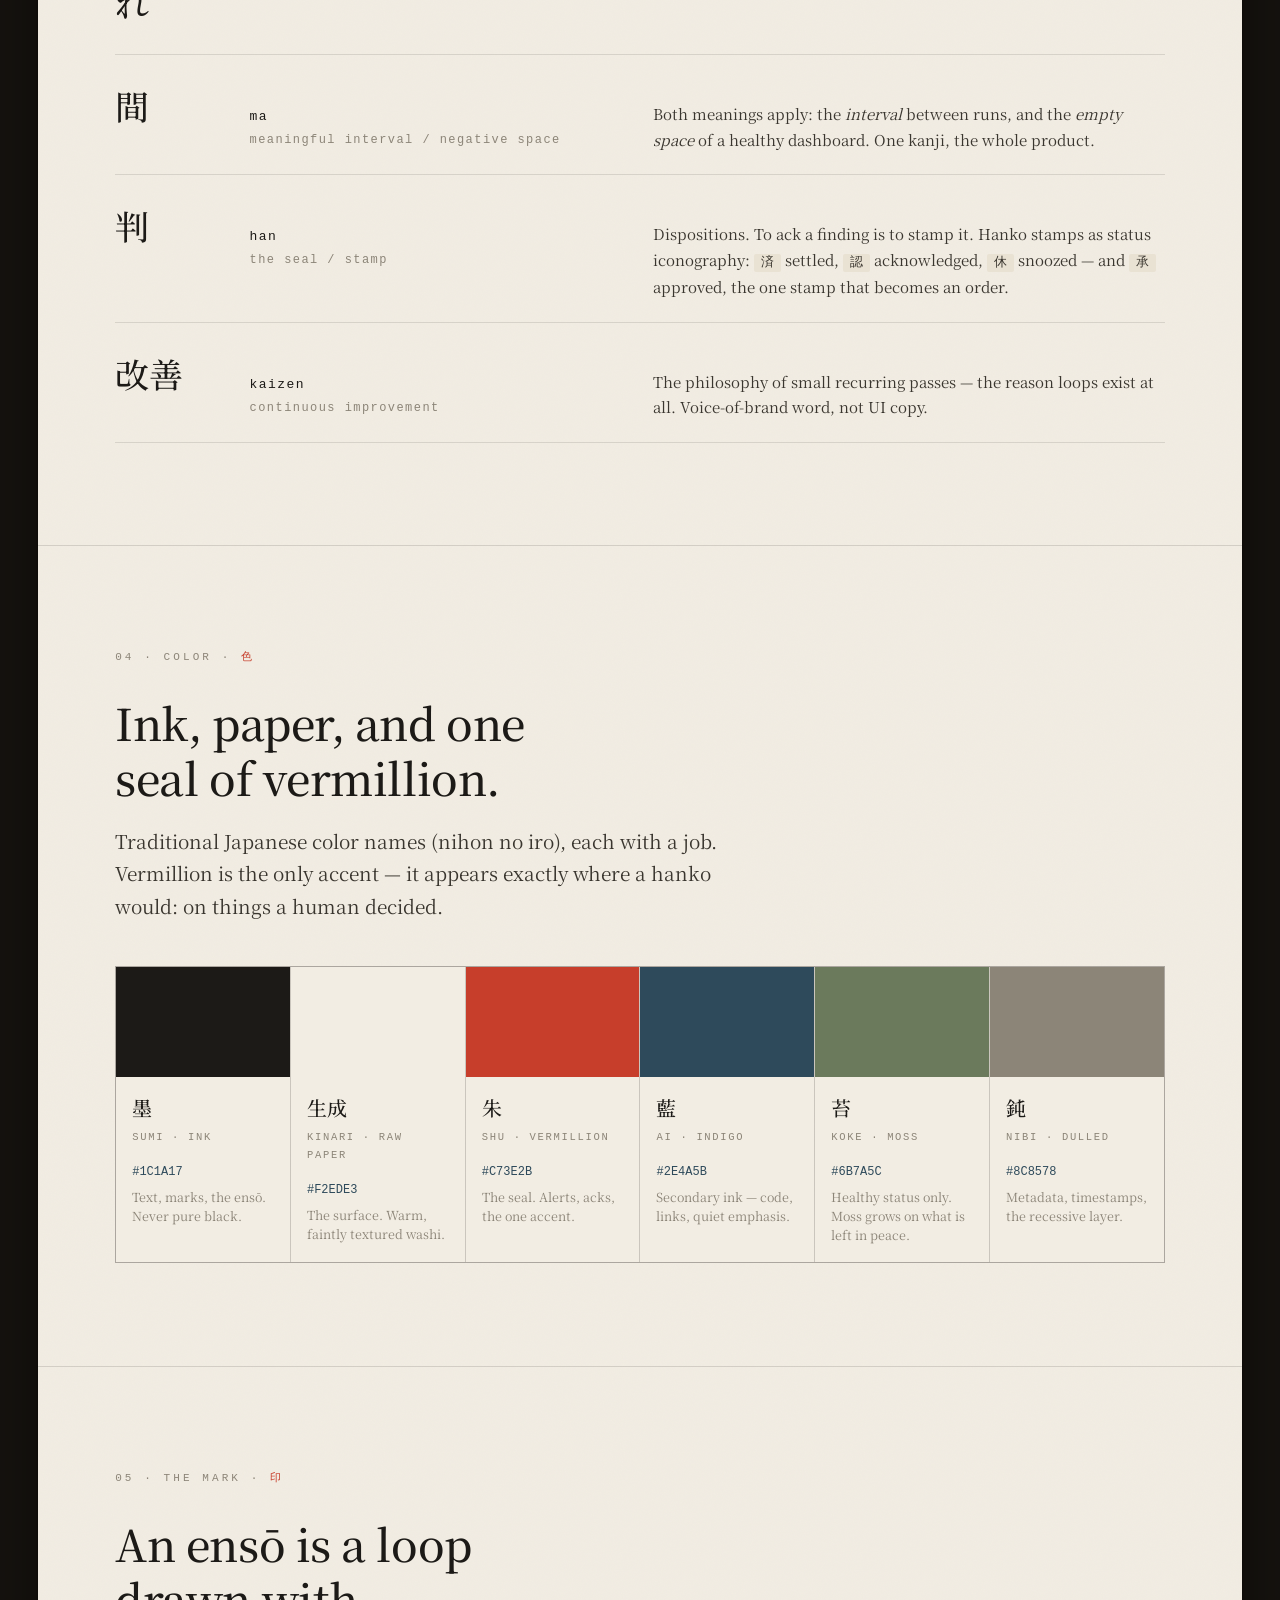
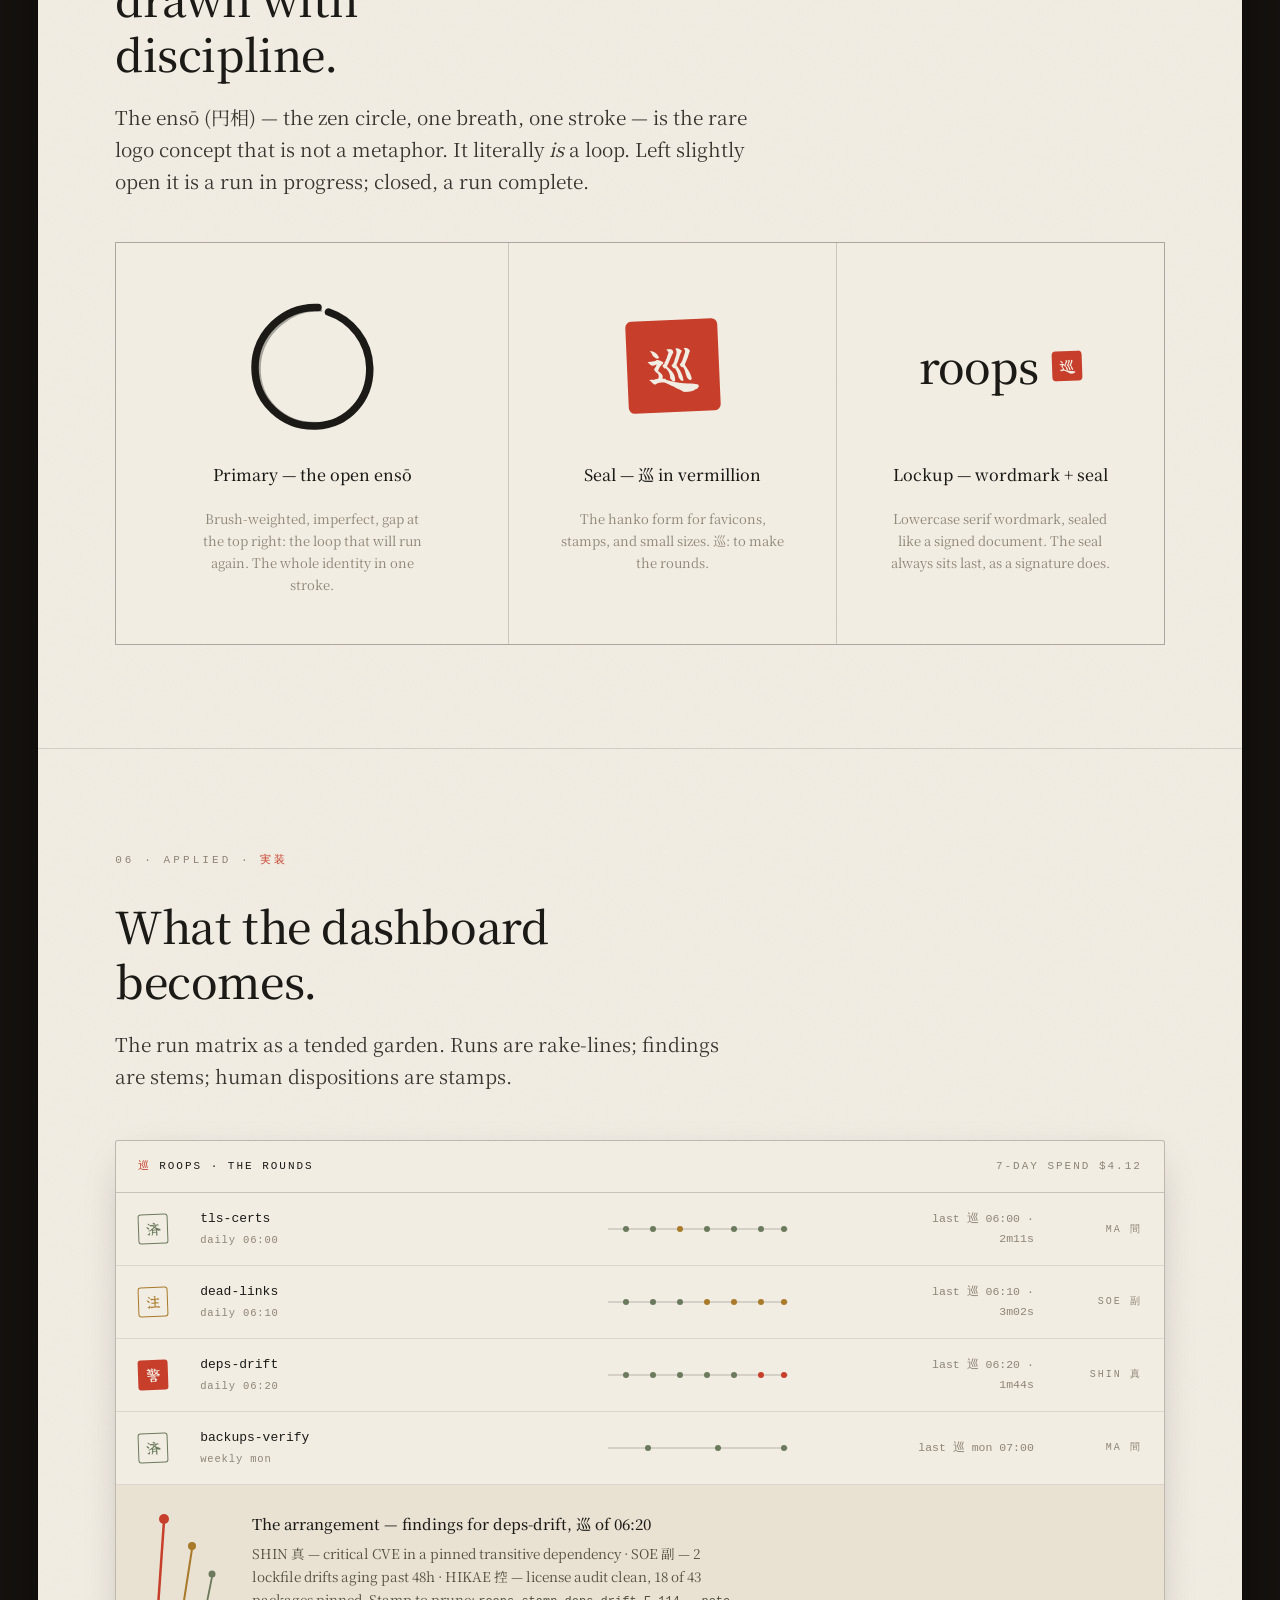
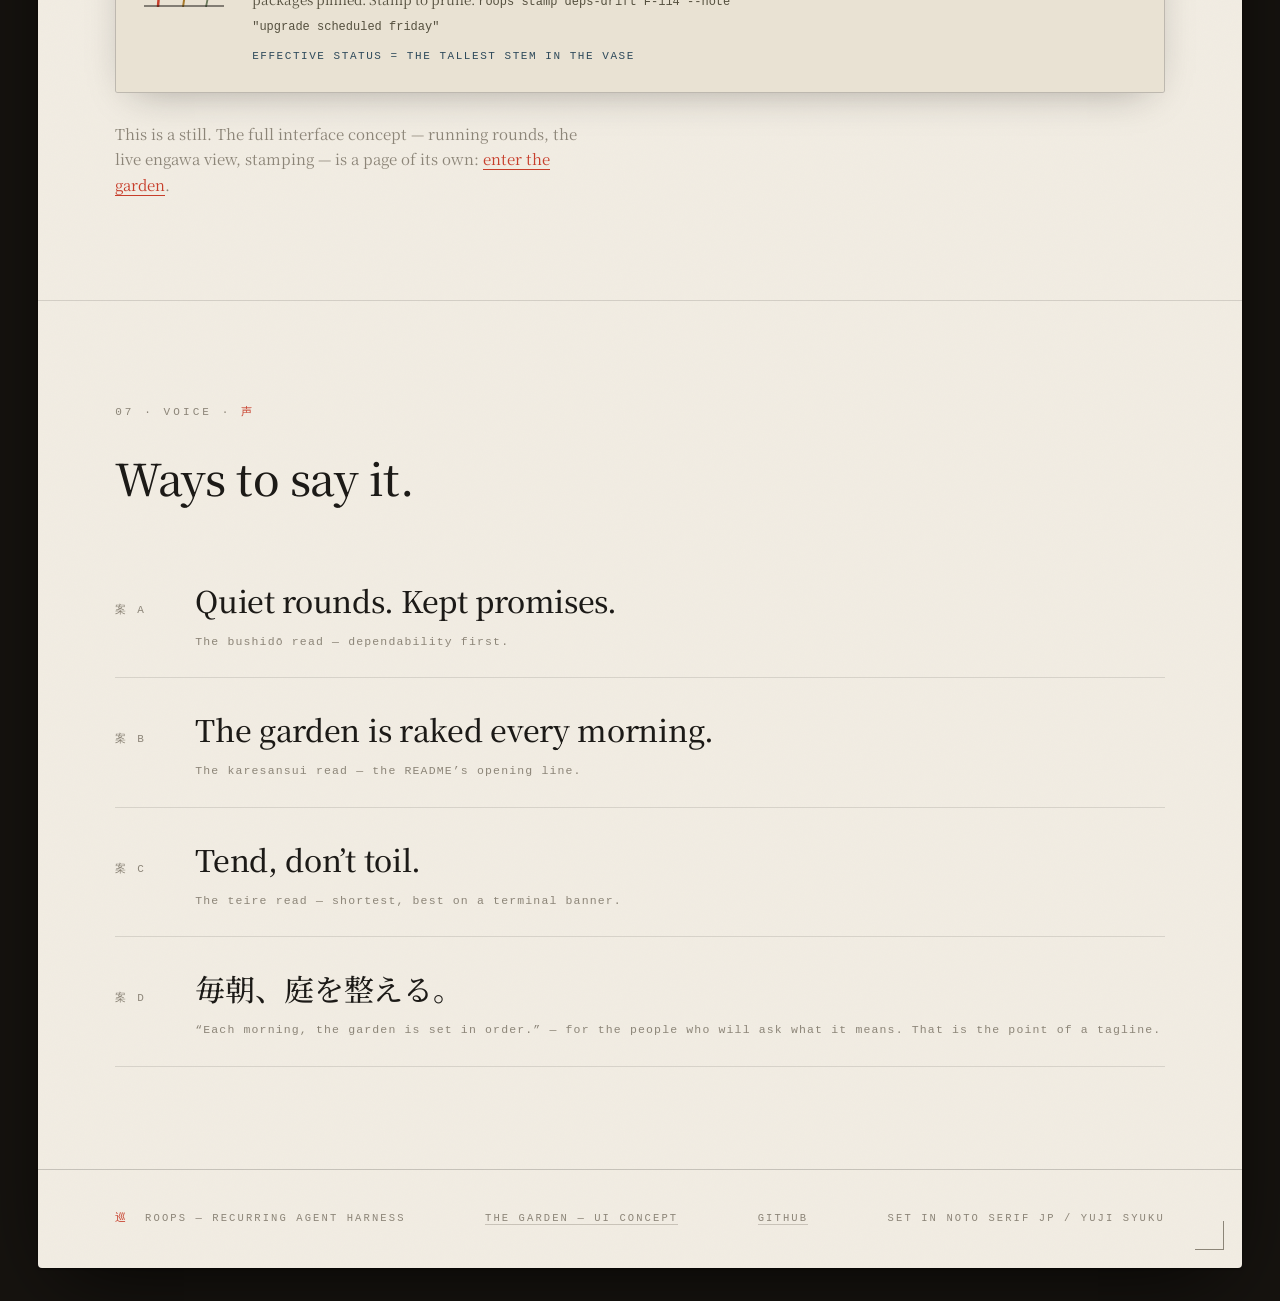
==== commit 4a0240e9: "Draw the hero ensō beside the wordmark, not over it; drop the decorative vase graph from the arrange" ====
--- a/index.html
+++ b/index.html
@@ -78,12 +78,12 @@
   .wordmark {
     font-size: clamp(64px, 11vw, 148px); font-weight: 500;
     letter-spacing: -.03em; line-height: .95; margin: 24px 0 8px;
-  }
-  .wordmark .oo { position: relative; white-space: nowrap; }
-  .wordmark .oo svg {
-    position: absolute; left: 50%; top: 50%;
-    width: 128%; height: auto; transform: translate(-50%, -54%);
-    pointer-events: none;
+    white-space: nowrap;
+  }
+  .wordmark .enso {
+    display: inline-block; width: .72em; height: .72em;
+    margin-left: .12em; vertical-align: baseline;
+    transform: translateY(.08em); pointer-events: none;
   }
   .romaji { font-family: var(--mono); font-size: 13px; letter-spacing: .35em; color: var(--nibi); margin-bottom: 36px; }
   .hero-tag { font-size: clamp(17px, 1.8vw, 21px); max-width: 44ch; color: #3A362F; }
@@ -288,10 +288,10 @@
   <section class="hero">
     <div class="hero-type">
       <span class="kicker reveal">ようこそ · welcome to the zen garden · <b>巡</b></span>
-      <div class="wordmark reveal" style="--i:1">r<span class="oo">oo<svg viewBox="0 0 200 200" aria-hidden="true">
+      <div class="wordmark reveal" style="--i:1">roops<svg class="enso" viewBox="0 0 200 200" aria-hidden="true">
         <path class="enso-path" d="M 108 22 C 62 20 24 58 24 102 C 24 148 62 182 106 180 C 148 178 178 144 177 102 C 176 66 152 38 122 28" stroke-width="9"/>
         <path class="enso-path" d="M 112 26 C 74 22 32 56 30 100 C 28 146 64 178 106 176" stroke-width="3" opacity=".4" style="animation-delay:.55s"/>
-      </svg></span>ps</div>
+      </svg></div>
       <div class="romaji reveal" style="--i:2">ルー プス &nbsp;·&nbsp; RŪPUSU</div>
       <p class="hero-tag reveal" style="--i:3">Scheduled agent rounds, kept like a garden. <em>Raked every morning</em>, touched by no one, and quiet when all is well.</p>
       <div class="cta-row reveal" style="--i:4">
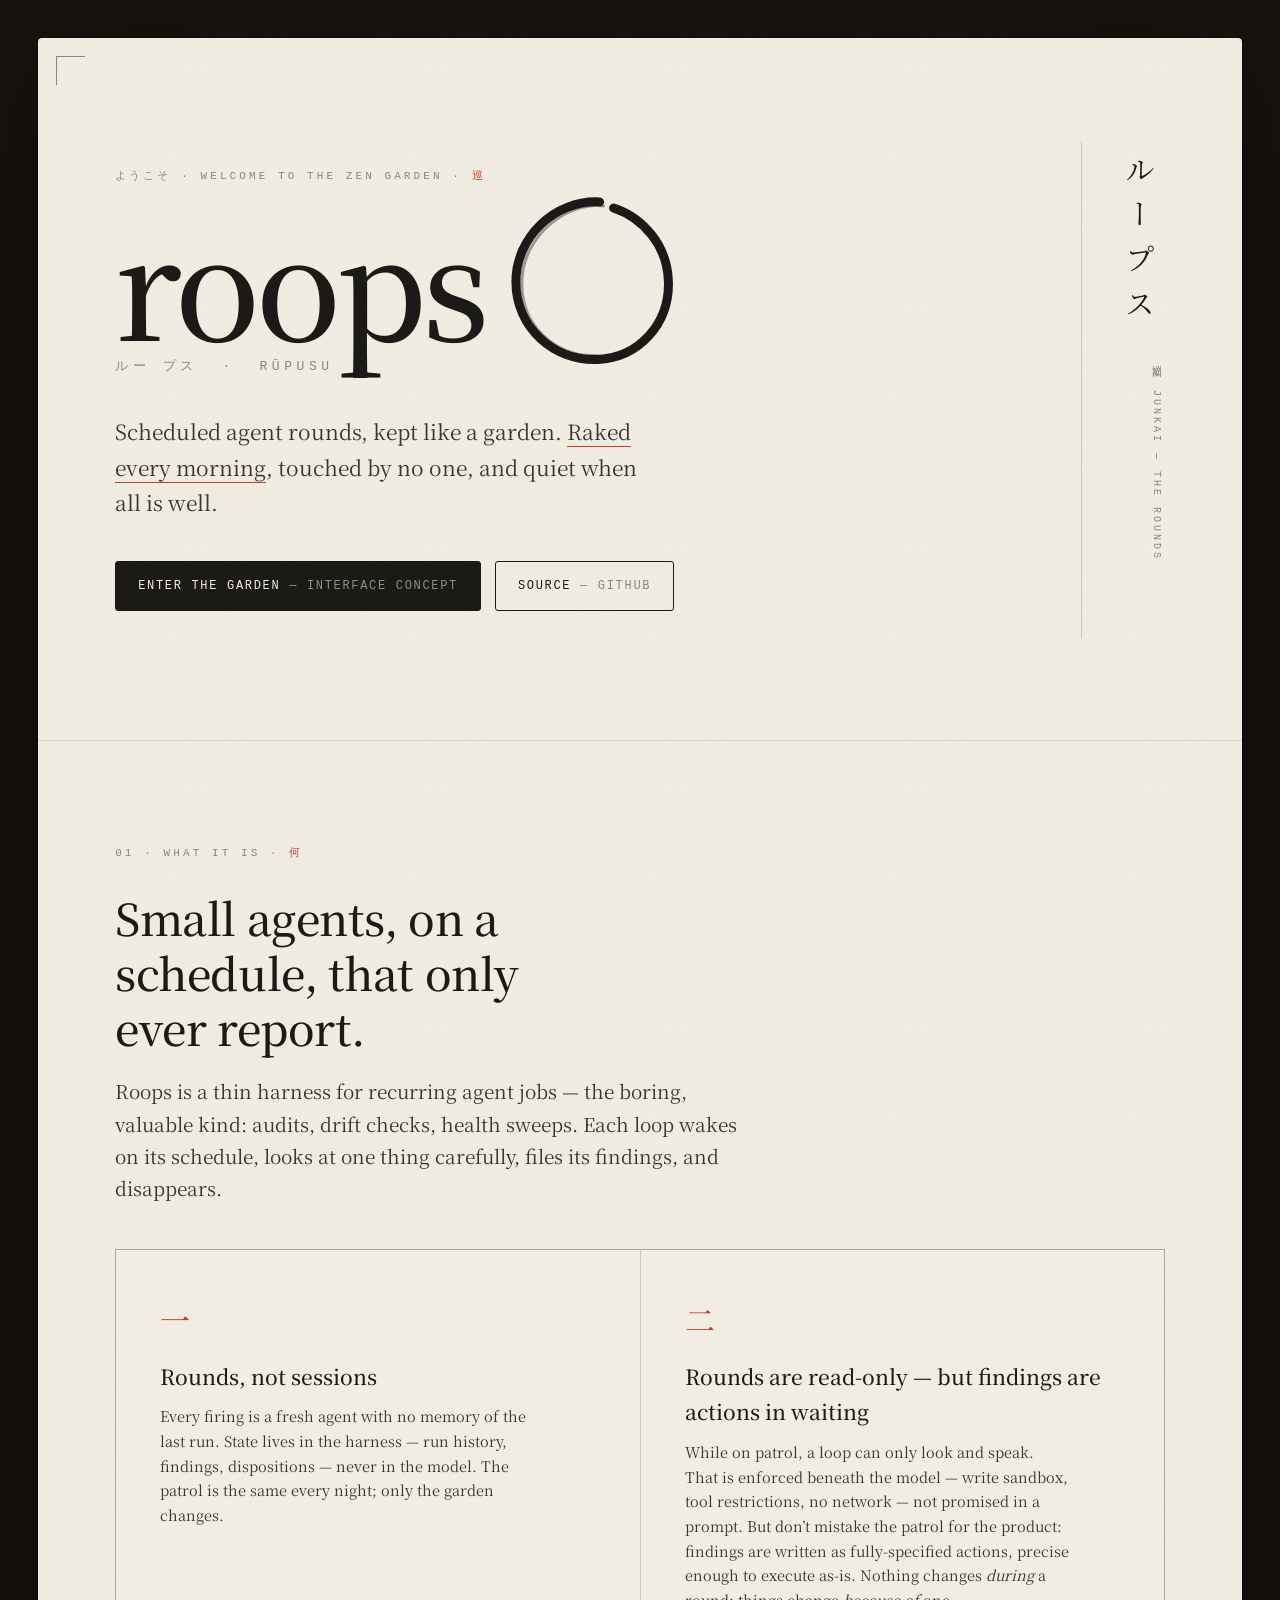
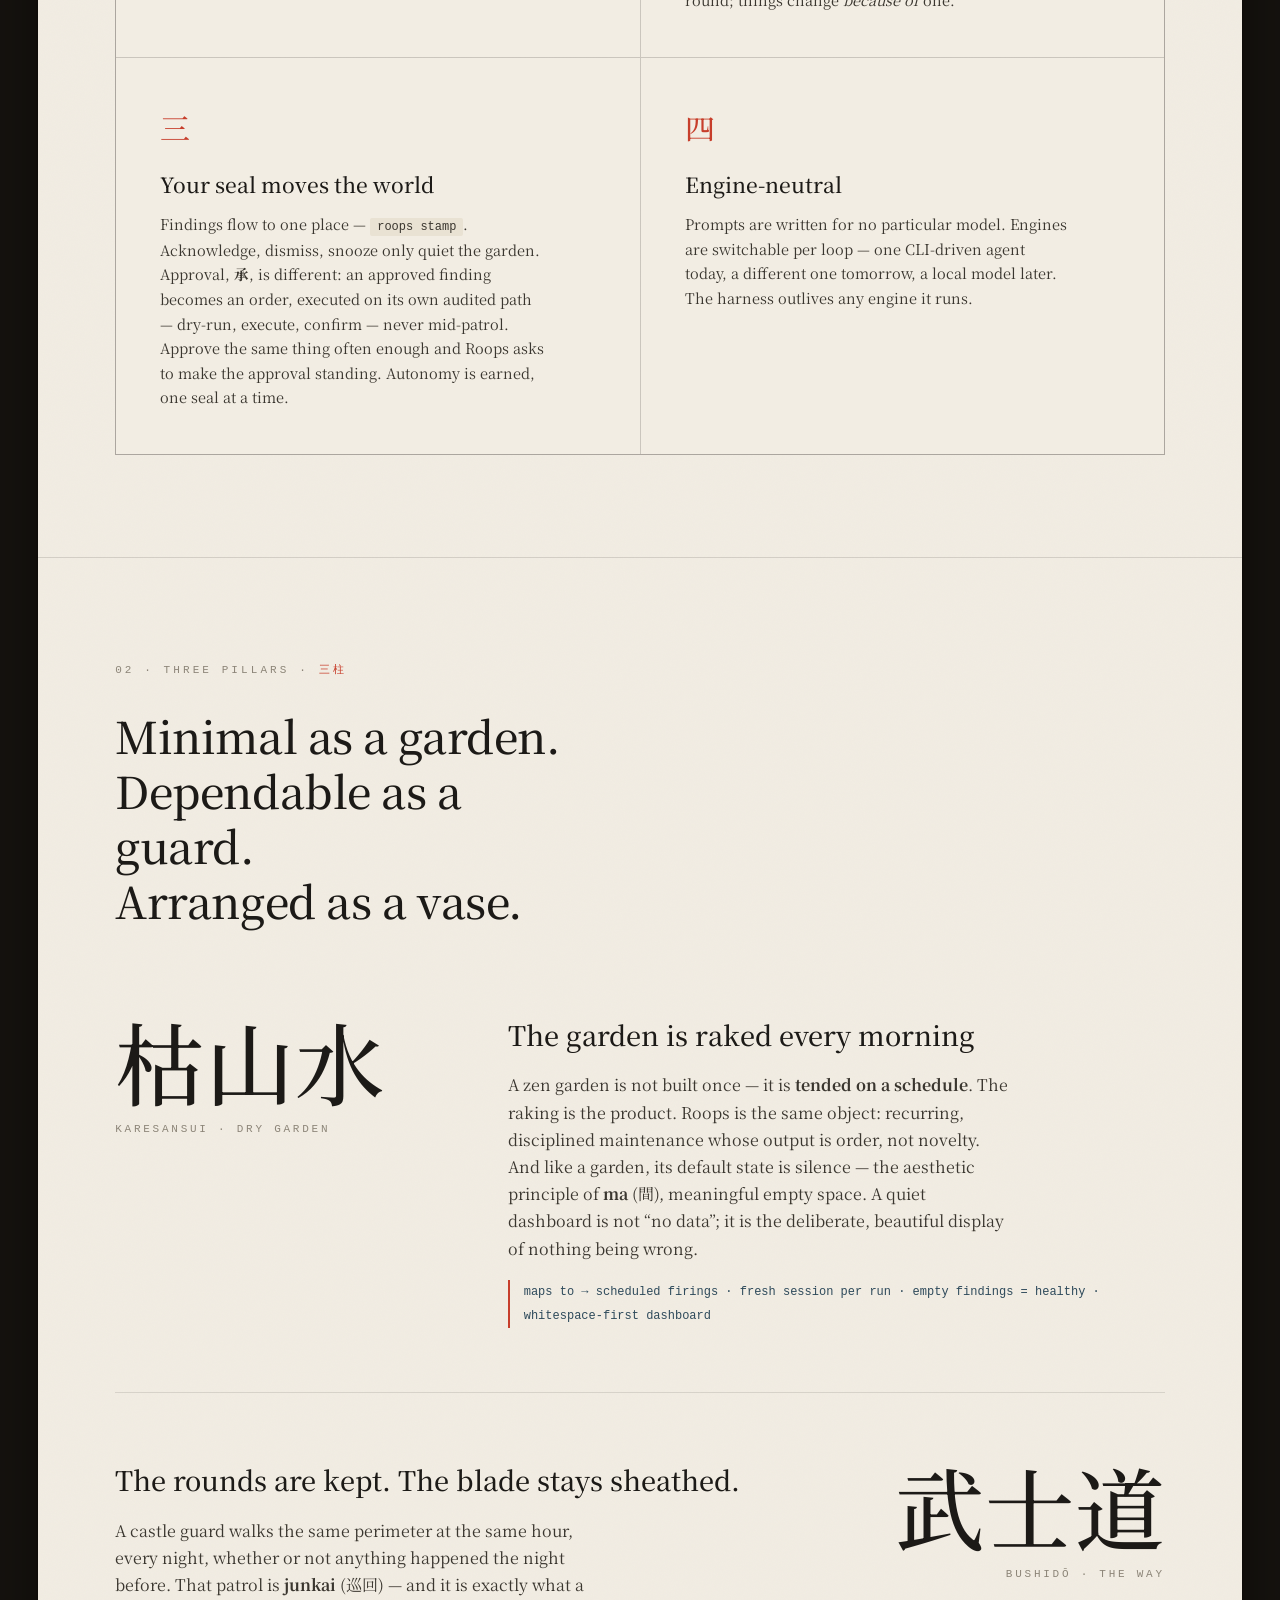
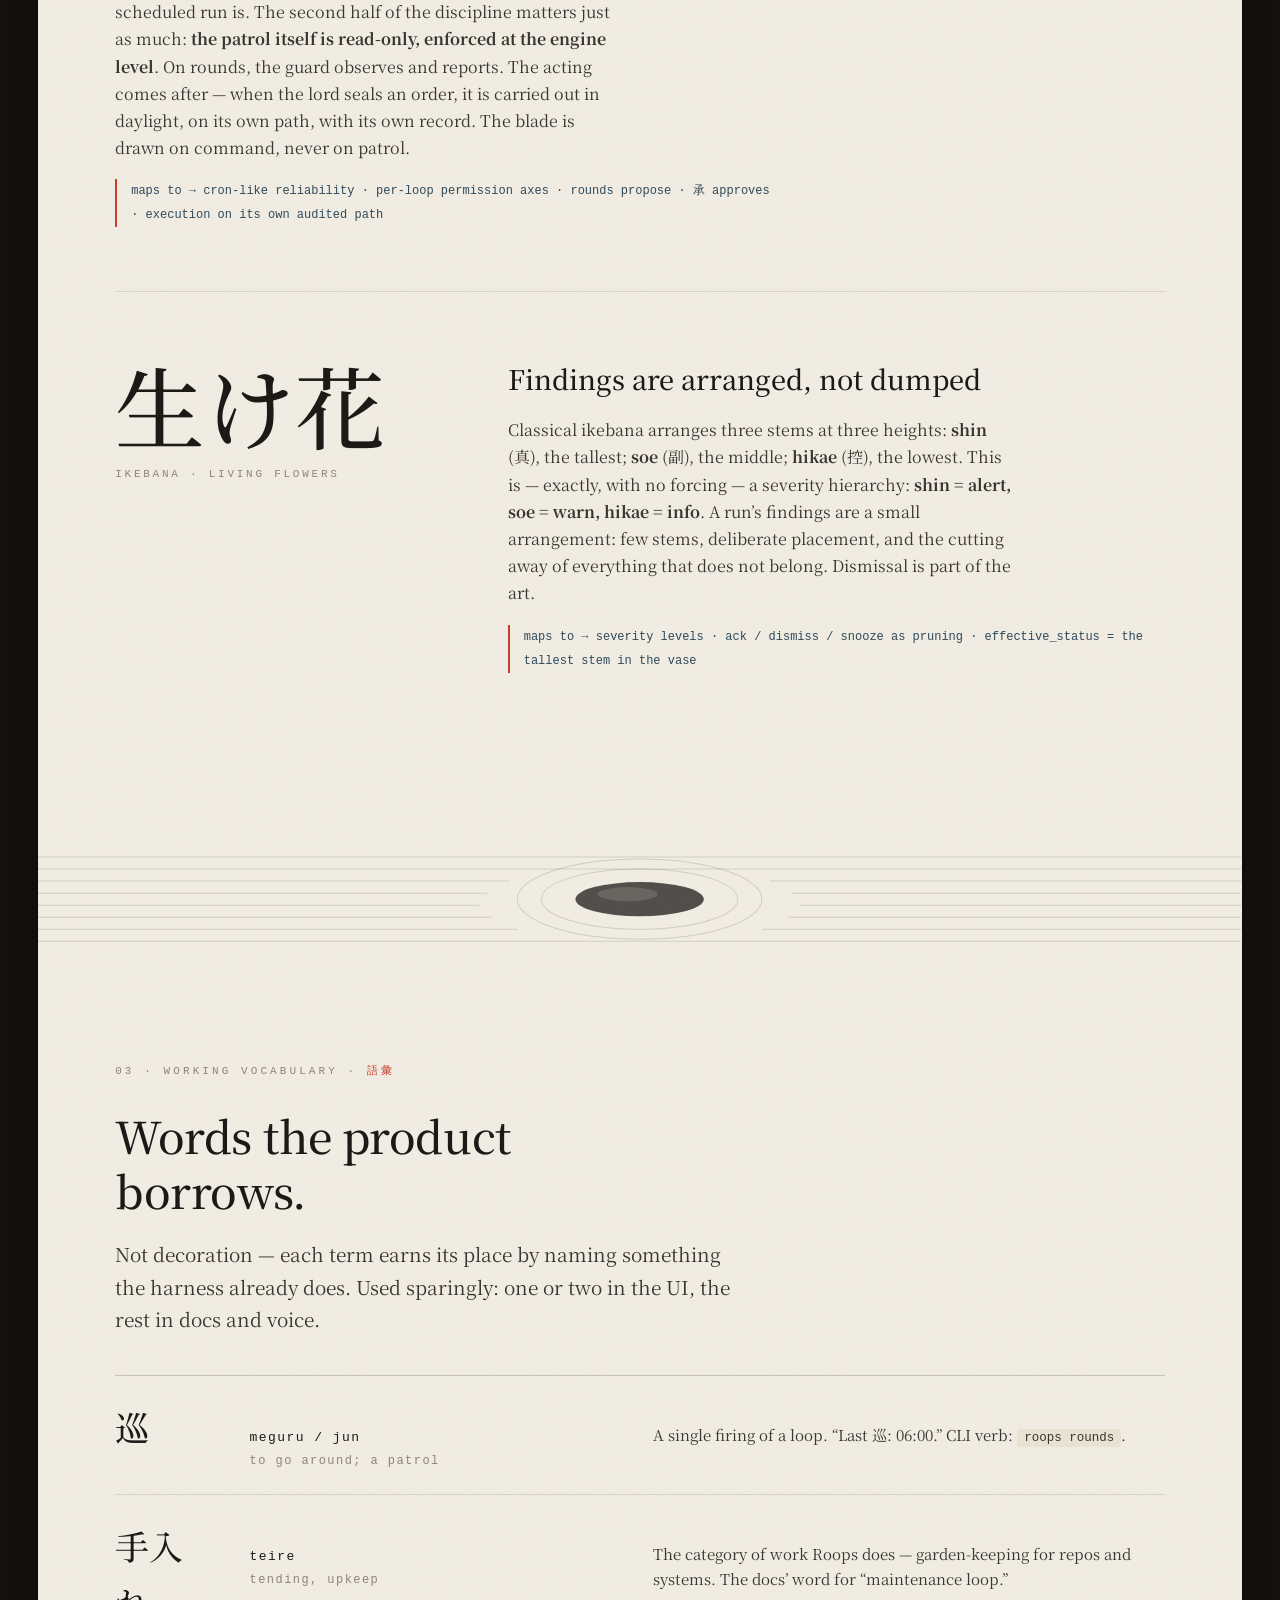
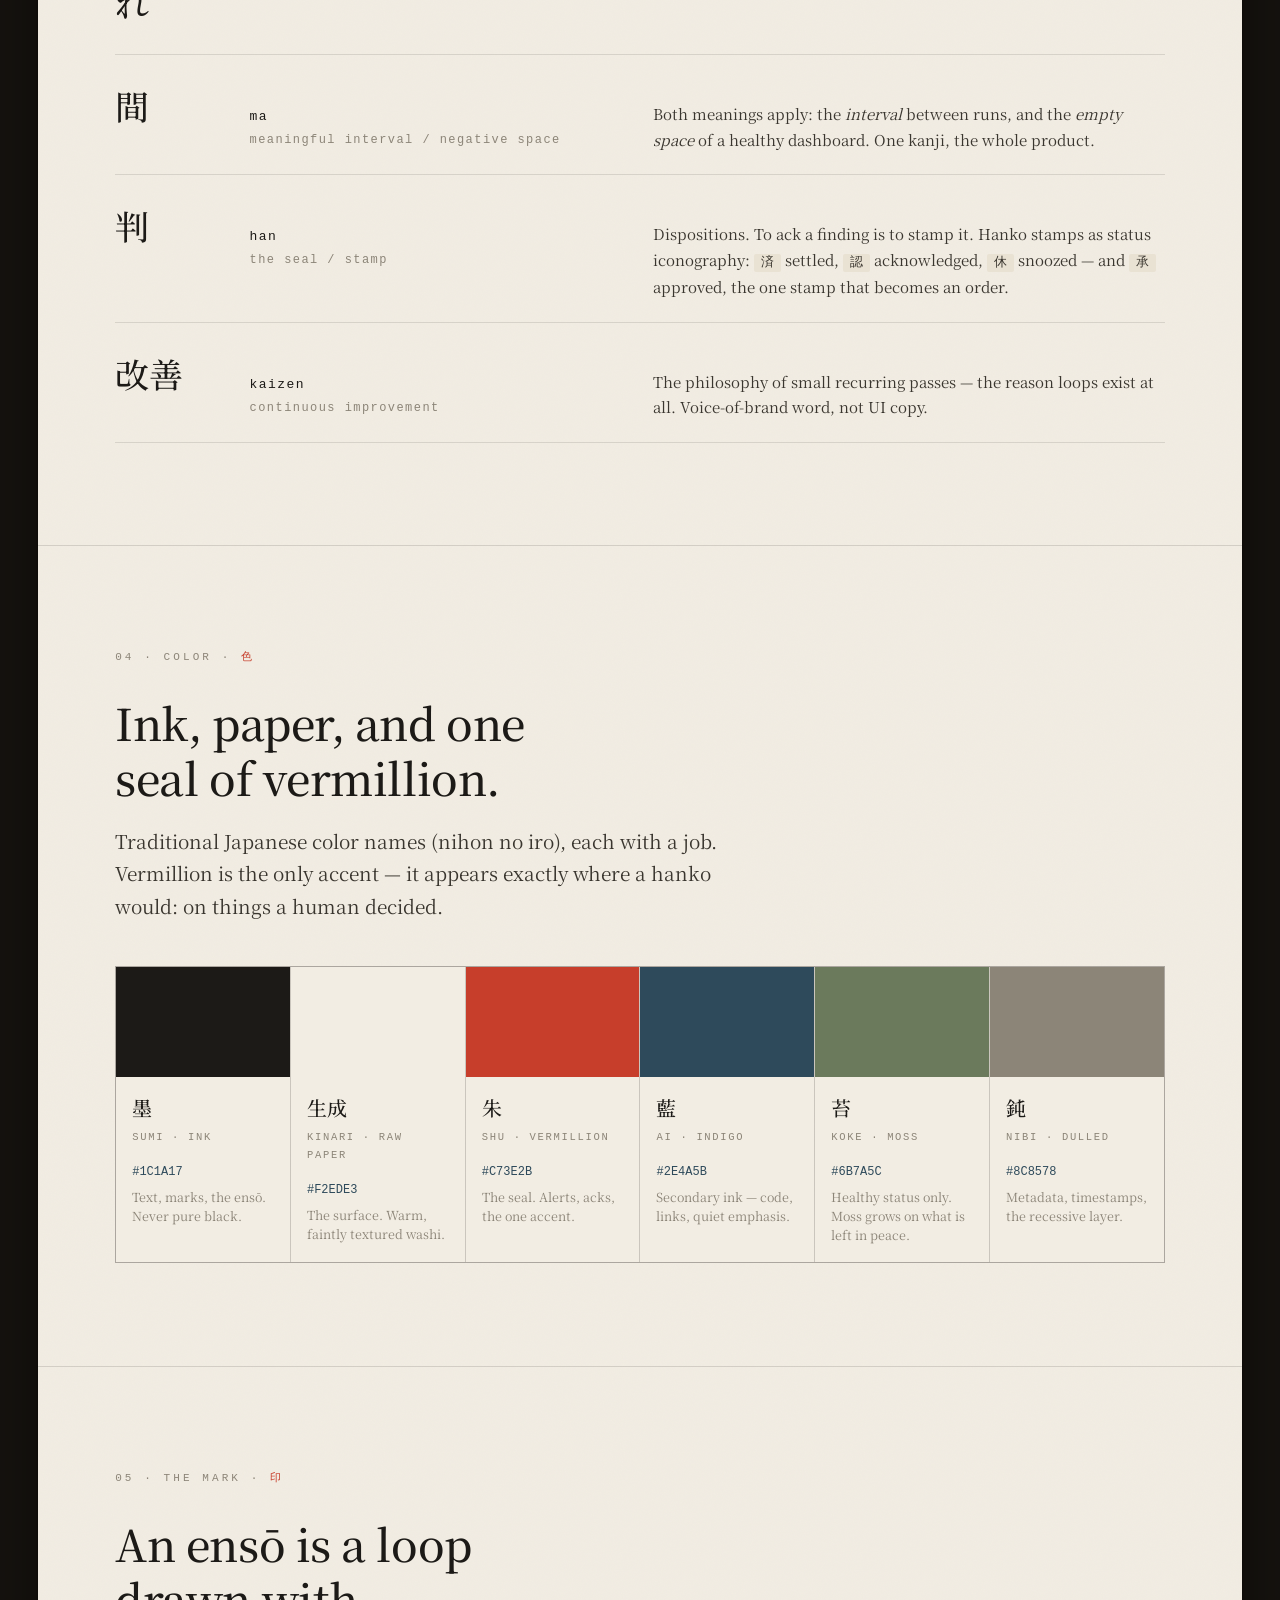
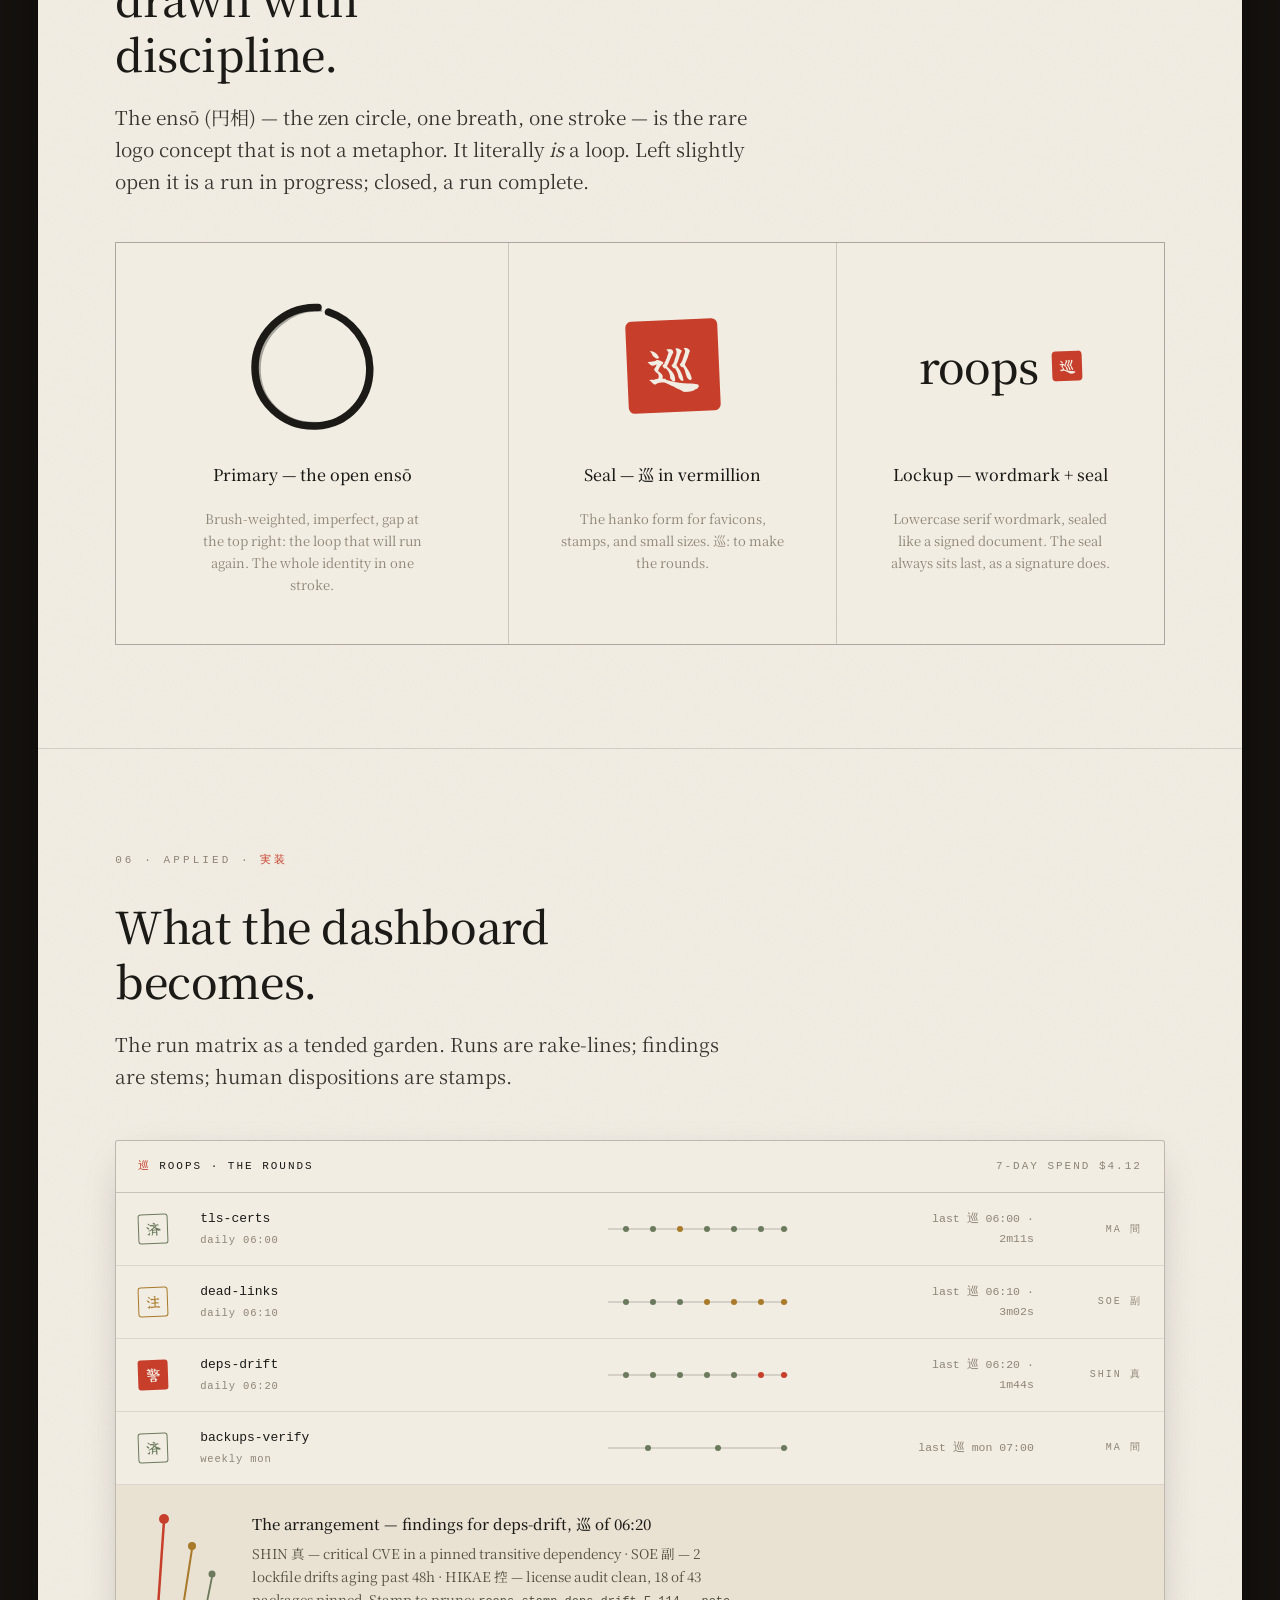
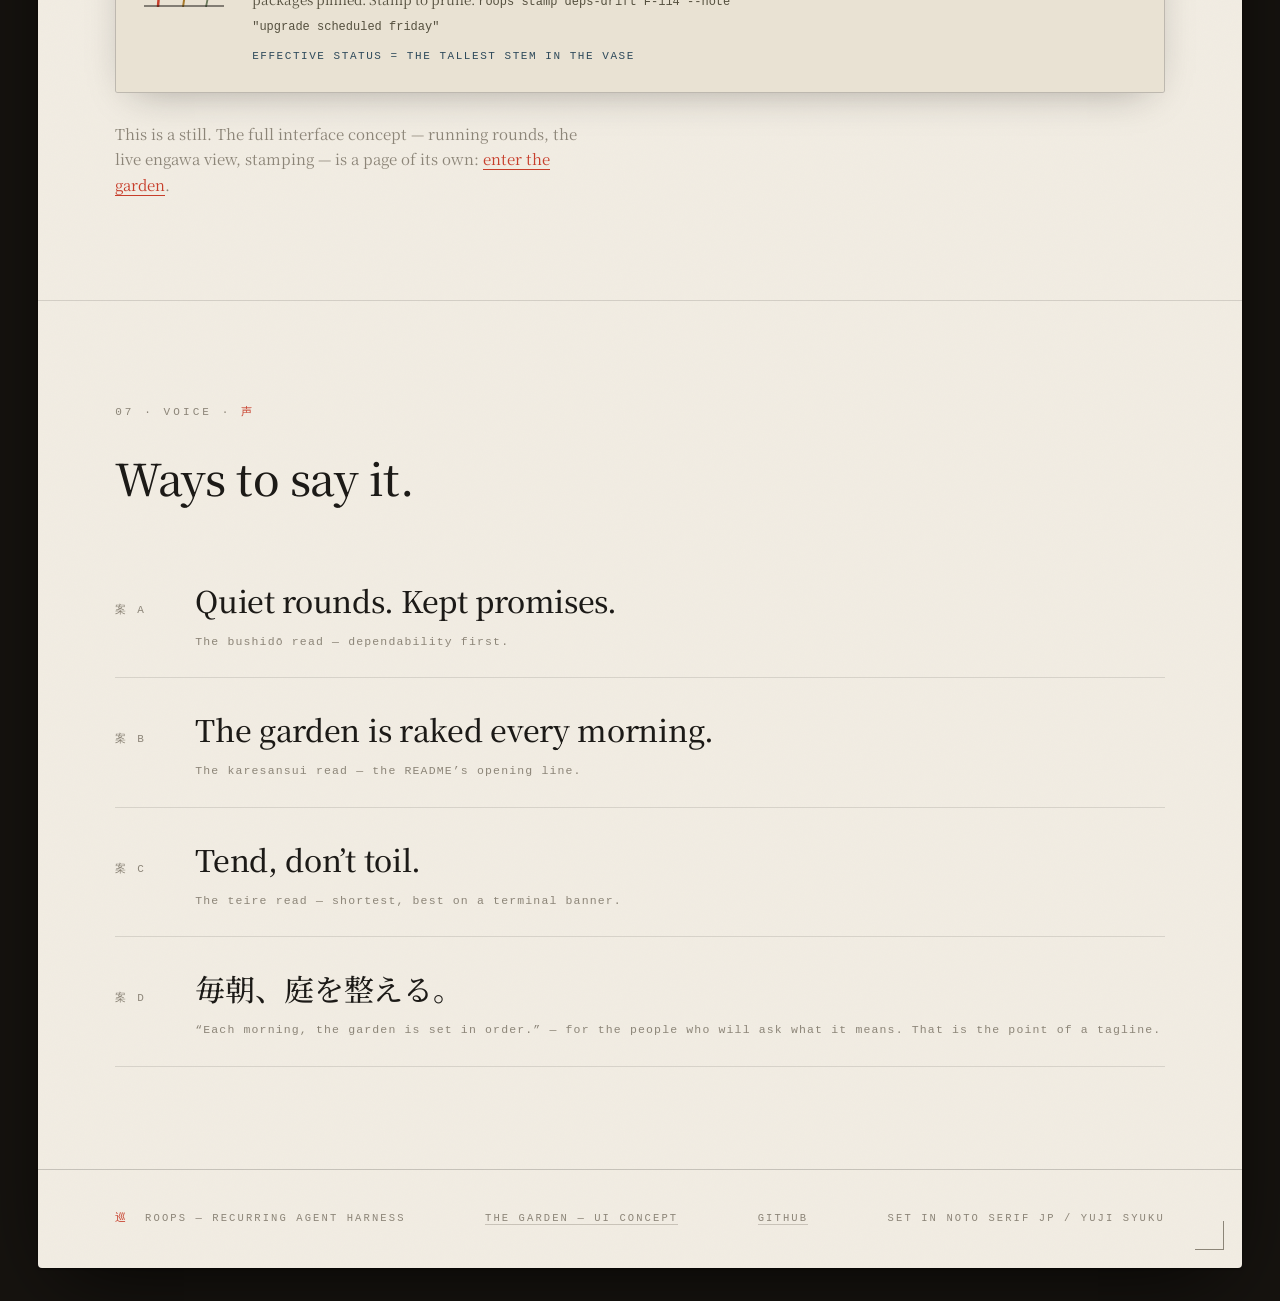
==== commit cf3ccf15: "Restore the ensō to its original size beside the wordmark Measured the pre-move render (1.416em squa" ====
--- a/index.html
+++ b/index.html
@@ -80,10 +80,11 @@
     letter-spacing: -.03em; line-height: .95; margin: 24px 0 8px;
     white-space: nowrap;
   }
-  .wordmark .enso {
-    display: inline-block; width: .72em; height: .72em;
-    margin-left: .12em; vertical-align: baseline;
-    transform: translateY(.08em); pointer-events: none;
+  .wordmark .enso { position: relative; display: inline-block; width: 1.3em; }
+  .wordmark .enso svg {
+    position: absolute; width: 1.416em; height: 1.416em;
+    left: .04em; bottom: -.271em;
+    pointer-events: none;
   }
   .romaji { font-family: var(--mono); font-size: 13px; letter-spacing: .35em; color: var(--nibi); margin-bottom: 36px; }
   .hero-tag { font-size: clamp(17px, 1.8vw, 21px); max-width: 44ch; color: #3A362F; }
@@ -288,10 +289,10 @@
   <section class="hero">
     <div class="hero-type">
       <span class="kicker reveal">ようこそ · welcome to the zen garden · <b>巡</b></span>
-      <div class="wordmark reveal" style="--i:1">roops<svg class="enso" viewBox="0 0 200 200" aria-hidden="true">
+      <div class="wordmark reveal" style="--i:1">roops<span class="enso" aria-hidden="true"><svg viewBox="0 0 200 200">
         <path class="enso-path" d="M 108 22 C 62 20 24 58 24 102 C 24 148 62 182 106 180 C 148 178 178 144 177 102 C 176 66 152 38 122 28" stroke-width="9"/>
         <path class="enso-path" d="M 112 26 C 74 22 32 56 30 100 C 28 146 64 178 106 176" stroke-width="3" opacity=".4" style="animation-delay:.55s"/>
-      </svg></div>
+      </svg></span></div>
       <div class="romaji reveal" style="--i:2">ルー プス &nbsp;·&nbsp; RŪPUSU</div>
       <p class="hero-tag reveal" style="--i:3">Scheduled agent rounds, kept like a garden. <em>Raked every morning</em>, touched by no one, and quiet when all is well.</p>
       <div class="cta-row reveal" style="--i:4">
